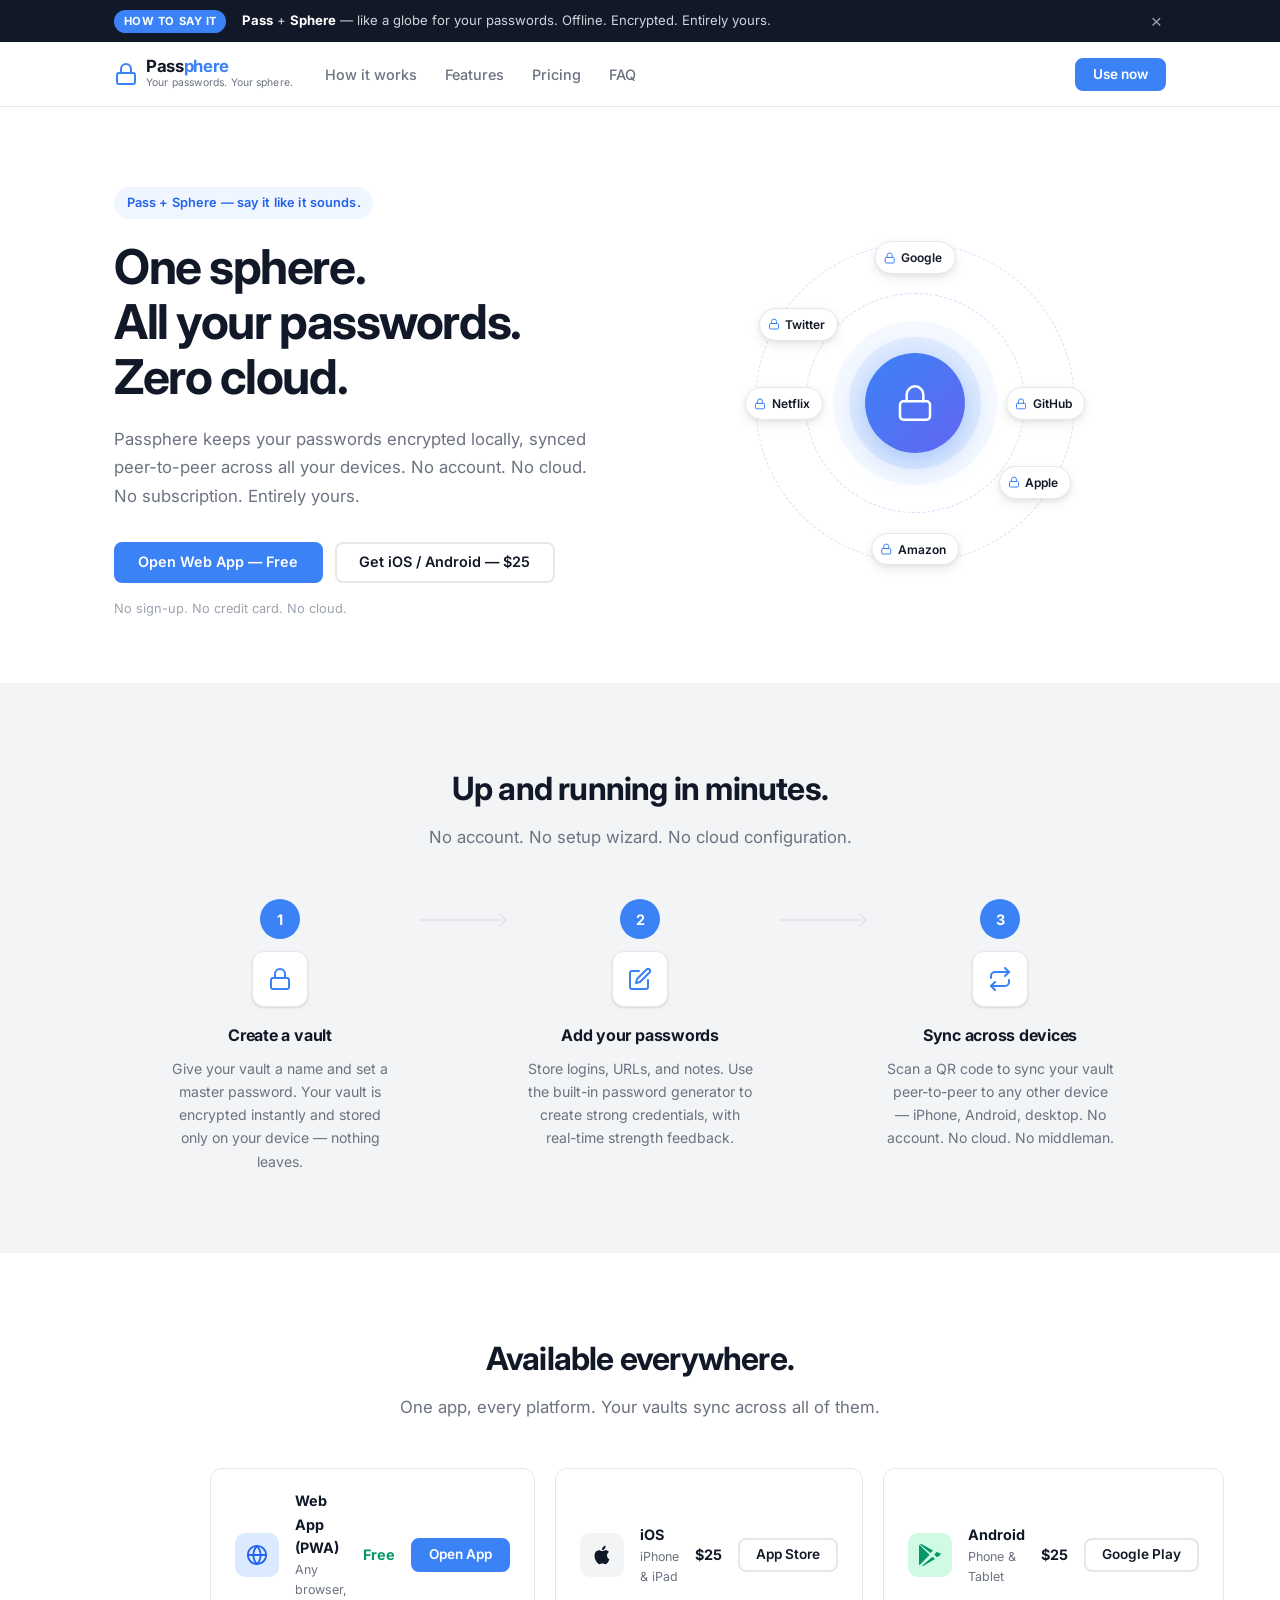
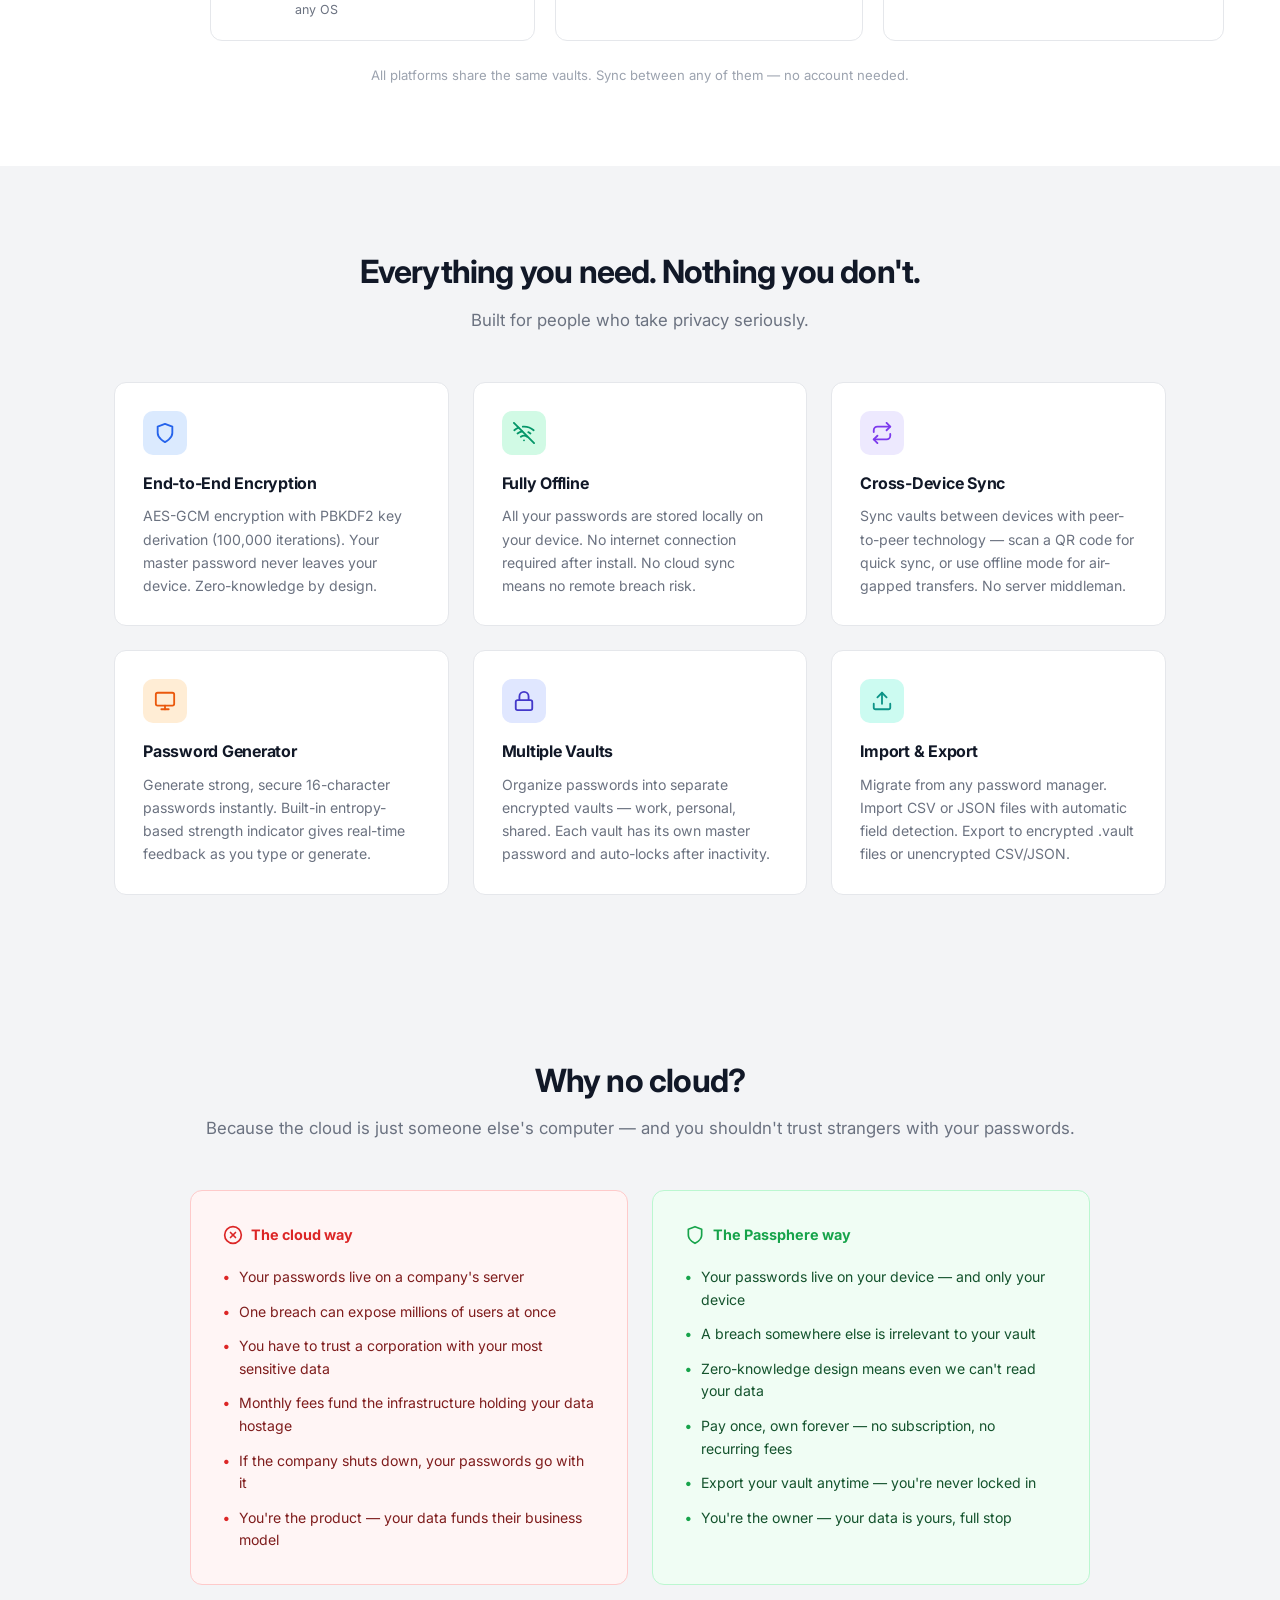
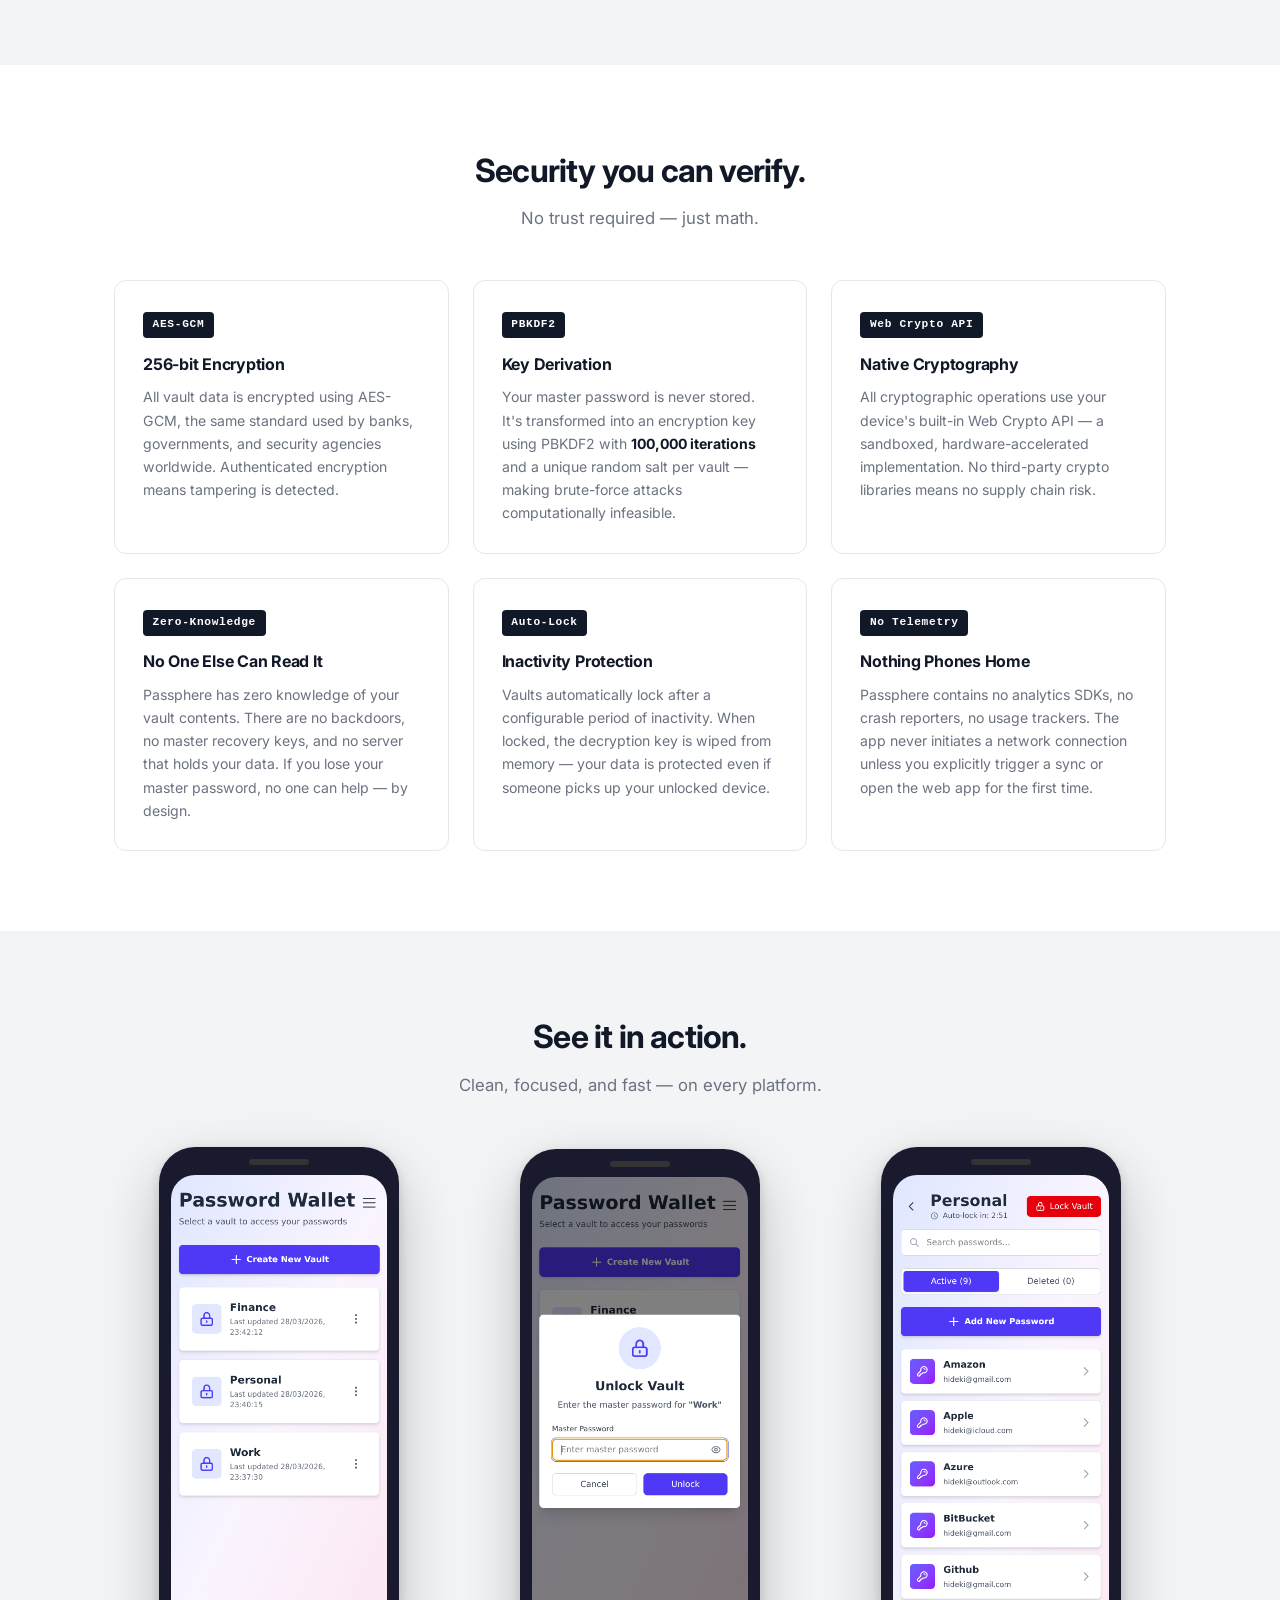
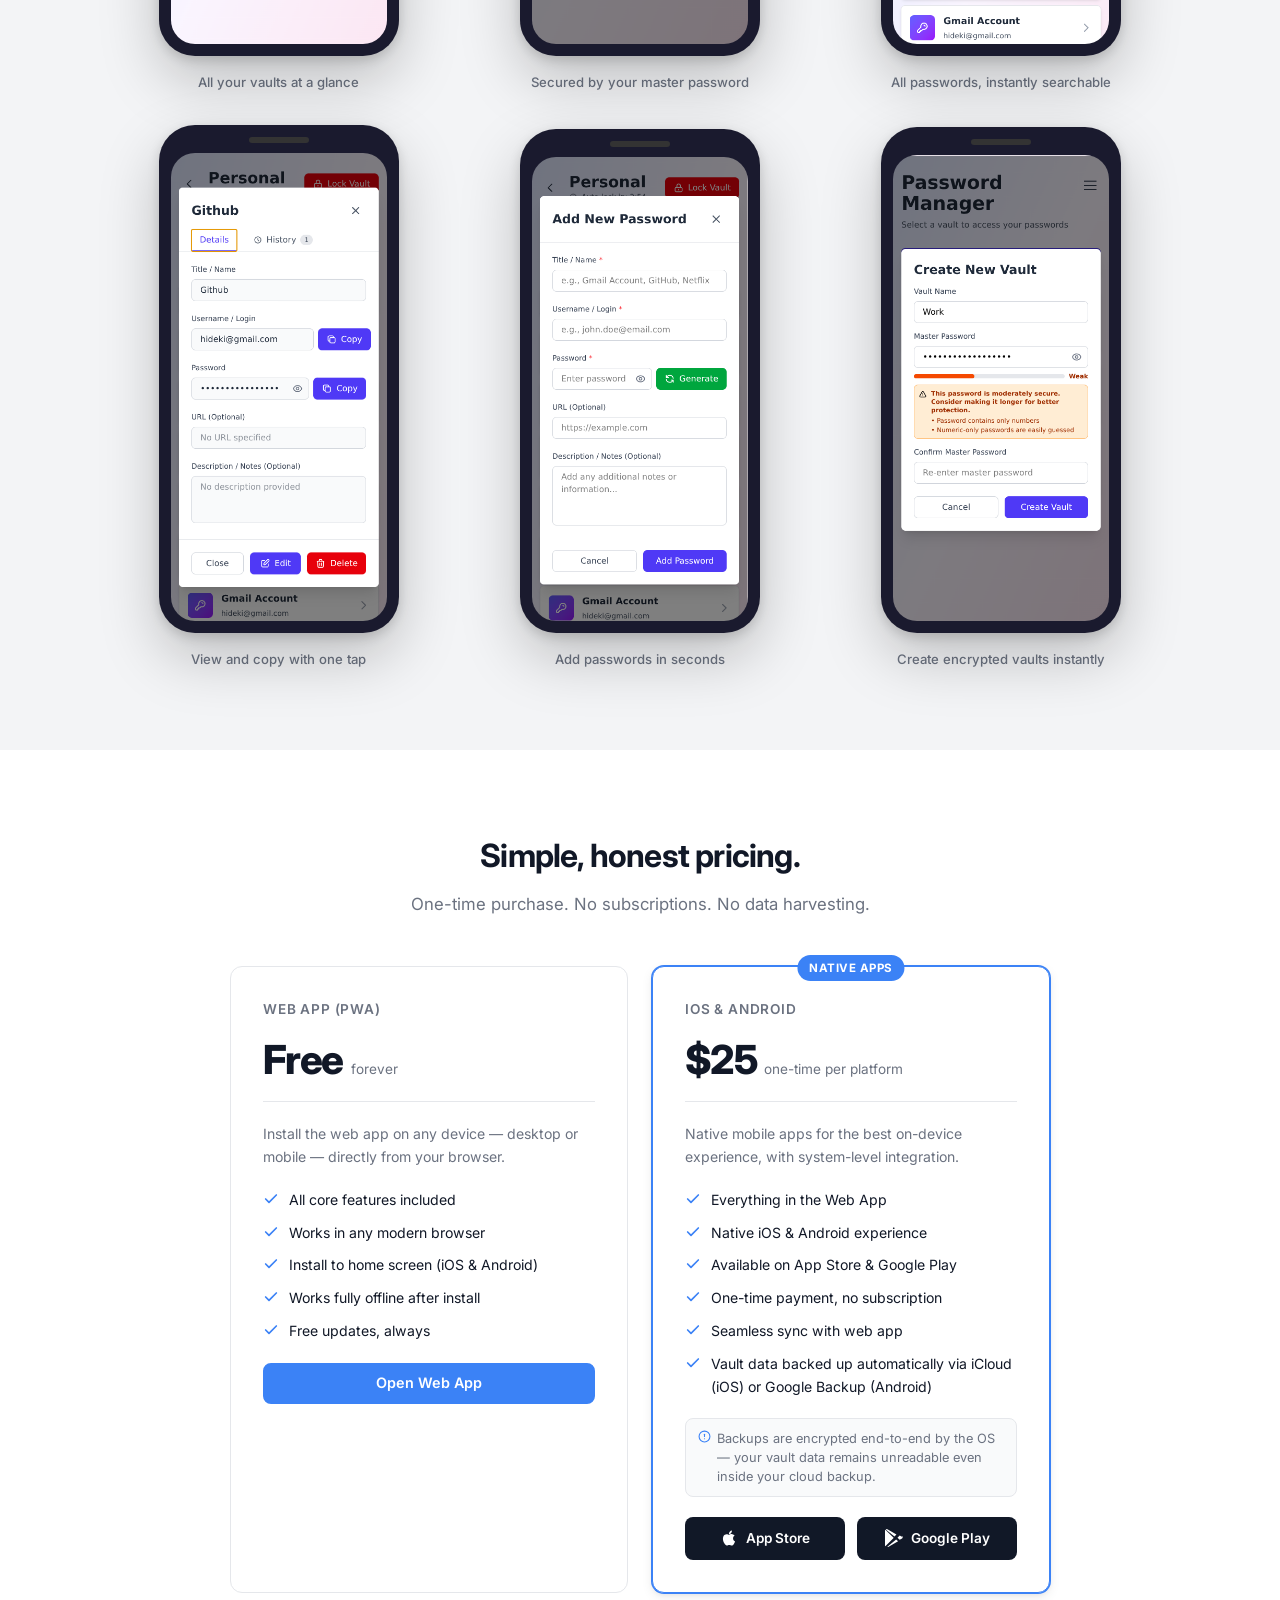
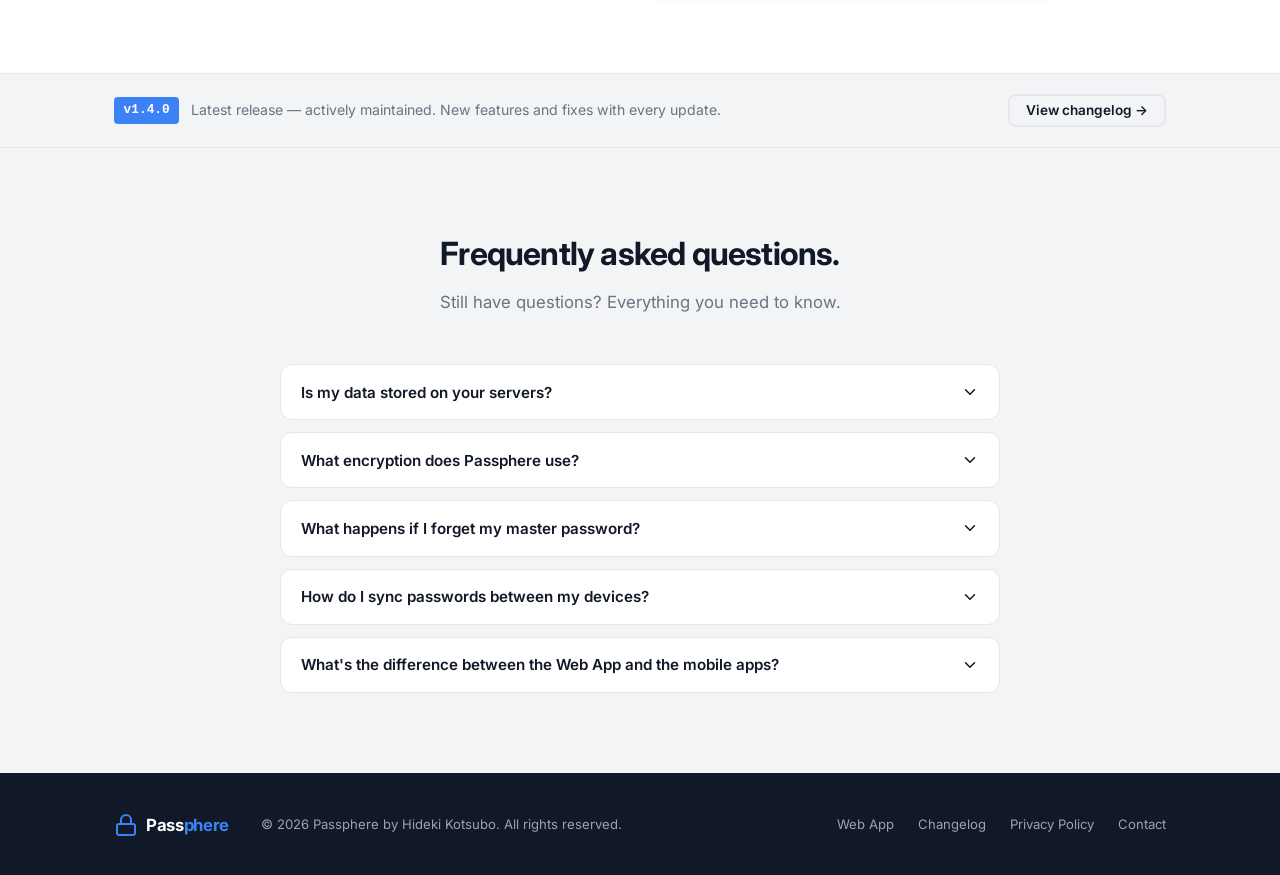
==== index.html @ 45612fdf "Add v1.4.0 changelog entry and bump homepage banner Co-Authored-By: Claude Sonnet 5 <noreply@anthrop" ====
<!DOCTYPE html>
<html lang="en">
<head>
  <meta charset="UTF-8" />
  <meta name="viewport" content="width=device-width, initial-scale=1.0" />
  <title>Passphere — Secure Password Manager</title>
  <meta name="author" content="Hideki Kotsubo" />
  <meta name="description" content="A zero-knowledge, offline-capable password manager. AES-GCM encryption, cross-device P2P sync, multiple vaults. Free on the web." />
  <meta property="og:title" content="Passphere — Secure Password Manager" />
  <meta property="og:description" content="This offline password manager prioritizes privacy by storing data locally and syncing your devices directly, completely bypassing the need for any third-party cloud servers." />
  <meta property="og:type" content="website" />
  <meta property="og:url" content="https://passphere.app" />
  <meta property="og:image" content="https://passphere.app/assets/passphere-logo.png" />
  <meta property="article:author" content="Hideki Kotsubo" />

  <link rel="icon" type="image/png" href="favicon.png" />
  <link rel="apple-touch-icon" href="icon-192.png" />
  <link rel="preconnect" href="https://fonts.googleapis.com" />
  <link rel="preconnect" href="https://fonts.gstatic.com" crossorigin />
  <link href="https://fonts.googleapis.com/css2?family=Inter:wght@400;500;600;700&display=swap" rel="stylesheet" />
  <link rel="stylesheet" href="styles.css" />
</head>
<body>

  <!-- ===== TOP BANNER ===== -->
  <div class="top-banner">
    <div class="container top-banner-inner">
      <span class="top-banner-tag">How to say it</span>
      <p class="top-banner-text"><strong>Pass</strong> + <strong>Sphere</strong> — like a globe for your passwords. Offline. Encrypted. Entirely yours.</p>
      <button class="top-banner-close" aria-label="Close banner">&times;</button>
    </div>
  </div>

  <!-- ===== NAVBAR ===== -->
  <header class="navbar">
    <div class="container navbar-inner">
      <a href="#" class="logo" aria-label="Passphere home">
        <svg class="logo-icon" xmlns="http://www.w3.org/2000/svg" viewBox="0 0 24 24" fill="none" stroke="currentColor" stroke-width="2" stroke-linecap="round" stroke-linejoin="round" aria-hidden="true">
          <rect x="3" y="11" width="18" height="11" rx="2" ry="2"></rect>
          <path d="M7 11V7a5 5 0 0 1 10 0v4"></path>
        </svg>
        <div class="logo-group">
          <span class="logo-text"><span class="logo-pass">Pass</span><span class="logo-sphere">phere</span></span>
          <span class="logo-tagline">Your passwords. Your sphere.</span>
        </div>
      </a>
      <nav class="nav-links" aria-label="Main navigation">
        <a href="#how-it-works">How it works</a>
        <a href="#features">Features</a>
        <a href="#pricing">Pricing</a>
        <a href="#faq">FAQ</a>
      </nav>
      <a href="https://pwa.passphere.app" class="btn btn-primary btn-sm" target="_blank" rel="noopener">Use now</a>
    </div>
  </header>

  <main>

    <!-- ===== HERO ===== -->
    <section class="hero" id="home">
      <div class="container hero-inner">
        <div class="hero-content">
          <div class="hero-badge">Pass + Sphere &mdash; say it like it sounds.</div>
          <h1 class="hero-headline">One sphere.<br>All your passwords.<br>Zero cloud.</h1>
          <p class="hero-sub">Passphere keeps your passwords encrypted locally, synced peer-to-peer across all your devices. No account. No cloud. No subscription. Entirely yours.</p>
          <div class="hero-actions">
            <a href="https://pwa.passphere.app" class="btn btn-primary" target="_blank" rel="noopener">
              Open Web App &mdash; Free
            </a>
            <a href="#pricing" class="btn btn-outline">
              Get iOS / Android &mdash; $25
            </a>
          </div>
          <p class="hero-note">No sign-up. No credit card. No cloud.</p>
        </div>

        <div class="hero-visual" aria-hidden="true">
          <div class="sphere-visual">

            <!-- Central sphere -->
            <div class="sphere-core">
              <svg xmlns="http://www.w3.org/2000/svg" viewBox="0 0 24 24" fill="none" stroke="currentColor" stroke-width="1.5" stroke-linecap="round" stroke-linejoin="round"><rect x="3" y="11" width="18" height="11" rx="2"/><path d="M7 11V7a5 5 0 0 1 10 0v4"/></svg>
            </div>

            <!-- Orbit rings -->
            <div class="sphere-ring sphere-ring--1"></div>
            <div class="sphere-ring sphere-ring--2"></div>

            <!-- Orbiting password pills -->
            <div class="orbit-pill orbit-pill--1">
              <svg xmlns="http://www.w3.org/2000/svg" viewBox="0 0 24 24" fill="none" stroke="currentColor" stroke-width="2" stroke-linecap="round" stroke-linejoin="round" width="12" height="12"><rect x="3" y="11" width="18" height="11" rx="2"/><path d="M7 11V7a5 5 0 0 1 10 0v4"/></svg>
              Google
            </div>
            <div class="orbit-pill orbit-pill--2">
              <svg xmlns="http://www.w3.org/2000/svg" viewBox="0 0 24 24" fill="none" stroke="currentColor" stroke-width="2" stroke-linecap="round" stroke-linejoin="round" width="12" height="12"><rect x="3" y="11" width="18" height="11" rx="2"/><path d="M7 11V7a5 5 0 0 1 10 0v4"/></svg>
              GitHub
            </div>
            <div class="orbit-pill orbit-pill--3">
              <svg xmlns="http://www.w3.org/2000/svg" viewBox="0 0 24 24" fill="none" stroke="currentColor" stroke-width="2" stroke-linecap="round" stroke-linejoin="round" width="12" height="12"><rect x="3" y="11" width="18" height="11" rx="2"/><path d="M7 11V7a5 5 0 0 1 10 0v4"/></svg>
              Amazon
            </div>
            <div class="orbit-pill orbit-pill--4">
              <svg xmlns="http://www.w3.org/2000/svg" viewBox="0 0 24 24" fill="none" stroke="currentColor" stroke-width="2" stroke-linecap="round" stroke-linejoin="round" width="12" height="12"><rect x="3" y="11" width="18" height="11" rx="2"/><path d="M7 11V7a5 5 0 0 1 10 0v4"/></svg>
              Netflix
            </div>
            <div class="orbit-pill orbit-pill--5">
              <svg xmlns="http://www.w3.org/2000/svg" viewBox="0 0 24 24" fill="none" stroke="currentColor" stroke-width="2" stroke-linecap="round" stroke-linejoin="round" width="12" height="12"><rect x="3" y="11" width="18" height="11" rx="2"/><path d="M7 11V7a5 5 0 0 1 10 0v4"/></svg>
              Twitter
            </div>
            <div class="orbit-pill orbit-pill--6">
              <svg xmlns="http://www.w3.org/2000/svg" viewBox="0 0 24 24" fill="none" stroke="currentColor" stroke-width="2" stroke-linecap="round" stroke-linejoin="round" width="12" height="12"><rect x="3" y="11" width="18" height="11" rx="2"/><path d="M7 11V7a5 5 0 0 1 10 0v4"/></svg>
              Apple
            </div>

          </div>
        </div>
      </div>
    </section>

    <!-- ===== HOW IT WORKS ===== -->
    <section class="how-it-works" id="how-it-works">
      <div class="container">
        <div class="section-header">
          <h2 class="section-title">Up and running in minutes.</h2>
          <p class="section-sub">No account. No setup wizard. No cloud configuration.</p>
        </div>
        <div class="steps">
          <div class="step">
            <div class="step-number">1</div>
            <div class="step-icon">
              <svg xmlns="http://www.w3.org/2000/svg" viewBox="0 0 24 24" fill="none" stroke="currentColor" stroke-width="2" stroke-linecap="round" stroke-linejoin="round"><rect x="3" y="11" width="18" height="11" rx="2"/><path d="M7 11V7a5 5 0 0 1 10 0v4"/></svg>
            </div>
            <h3>Create a vault</h3>
            <p>Give your vault a name and set a master password. Your vault is encrypted instantly and stored only on your device — nothing leaves.</p>
          </div>
          <div class="step-connector" aria-hidden="true"></div>
          <div class="step">
            <div class="step-number">2</div>
            <div class="step-icon">
              <svg xmlns="http://www.w3.org/2000/svg" viewBox="0 0 24 24" fill="none" stroke="currentColor" stroke-width="2" stroke-linecap="round" stroke-linejoin="round"><path d="M11 4H4a2 2 0 0 0-2 2v14a2 2 0 0 0 2 2h14a2 2 0 0 0 2-2v-7"/><path d="M18.5 2.5a2.121 2.121 0 0 1 3 3L12 15l-4 1 1-4 9.5-9.5z"/></svg>
            </div>
            <h3>Add your passwords</h3>
            <p>Store logins, URLs, and notes. Use the built-in password generator to create strong credentials, with real-time strength feedback.</p>
          </div>
          <div class="step-connector" aria-hidden="true"></div>
          <div class="step">
            <div class="step-number">3</div>
            <div class="step-icon">
              <svg xmlns="http://www.w3.org/2000/svg" viewBox="0 0 24 24" fill="none" stroke="currentColor" stroke-width="2" stroke-linecap="round" stroke-linejoin="round"><polyline points="17 1 21 5 17 9"/><path d="M3 11V9a4 4 0 0 1 4-4h14"/><polyline points="7 23 3 19 7 15"/><path d="M21 13v2a4 4 0 0 1-4 4H3"/></svg>
            </div>
            <h3>Sync across devices</h3>
            <p>Scan a QR code to sync your vault peer-to-peer to any other device — iPhone, Android, desktop. No account. No cloud. No middleman.</p>
          </div>
        </div>
      </div>
    </section>

    <!-- ===== PLATFORM BADGES ===== -->
    <section class="platforms" id="platforms">
      <div class="container">
        <div class="section-header">
          <h2 class="section-title">Available everywhere.</h2>
          <p class="section-sub">One app, every platform. Your vaults sync across all of them.</p>
        </div>
        <div class="platforms-grid">
          <div class="platform-card">
            <div class="platform-icon platform-icon--web">
              <svg xmlns="http://www.w3.org/2000/svg" viewBox="0 0 24 24" fill="none" stroke="currentColor" stroke-width="2" stroke-linecap="round" stroke-linejoin="round"><circle cx="12" cy="12" r="10"/><line x1="2" y1="12" x2="22" y2="12"/><path d="M12 2a15.3 15.3 0 0 1 4 10 15.3 15.3 0 0 1-4 10 15.3 15.3 0 0 1-4-10 15.3 15.3 0 0 1 4-10z"/></svg>
            </div>
            <div class="platform-info">
              <div class="platform-name">Web App (PWA)</div>
              <div class="platform-sub">Any browser, any OS</div>
            </div>
            <div class="platform-price platform-price--free">Free</div>
            <a href="https://pwa.passphere.app" class="btn btn-primary btn-sm" target="_blank" rel="noopener">Open App</a>
          </div>
          <div class="platform-card">
            <div class="platform-icon platform-icon--ios">
              <svg xmlns="http://www.w3.org/2000/svg" viewBox="0 0 24 24" fill="currentColor"><path d="M18.71 19.5c-.83 1.24-1.71 2.45-3.05 2.47-1.34.03-1.77-.79-3.29-.79-1.53 0-2 .77-3.27.82-1.31.05-2.3-1.32-3.14-2.53C4.25 17 2.94 12.45 4.7 9.39c.87-1.52 2.43-2.48 4.12-2.51 1.28-.02 2.5.87 3.29.87.78 0 2.26-1.07 3.8-.91.65.03 2.47.26 3.64 1.98-.09.06-2.17 1.28-2.15 3.81.03 3.02 2.65 4.03 2.68 4.04-.03.07-.42 1.44-1.38 2.83M13 3.5c.73-.83 1.94-1.46 2.94-1.5.13 1.17-.34 2.35-1.04 3.19-.69.85-1.83 1.51-2.95 1.42-.15-1.15.41-2.35 1.05-3.11z"/></svg>
            </div>
            <div class="platform-info">
              <div class="platform-name">iOS</div>
              <div class="platform-sub">iPhone &amp; iPad</div>
            </div>
            <div class="platform-price">$25</div>
            <a href="#" class="btn btn-outline btn-sm">App Store</a>
          </div>
          <div class="platform-card">
            <div class="platform-icon platform-icon--android">
              <svg xmlns="http://www.w3.org/2000/svg" viewBox="0 0 24 24" fill="currentColor"><path d="M3.18 23.76a2 2 0 0 0 2.21-.29l12.1-6.98-2.64-2.64-11.67 9.91zM.39 1.01A1.98 1.98 0 0 0 0 2.18v19.64a2 2 0 0 0 .39 1.17l.06.06 11-11v-.26L.45.95l-.06.06zM22.66 10.34l-3.06-1.77-2.94 2.94 2.94 2.94 3.09-1.78a2 2 0 0 0 0-3.33zM3.18.24l12.1 6.98-2.64 2.64L.97.53A2 2 0 0 1 3.18.24z"/></svg>
            </div>
            <div class="platform-info">
              <div class="platform-name">Android</div>
              <div class="platform-sub">Phone &amp; Tablet</div>
            </div>
            <div class="platform-price">$25</div>
            <a href="#" class="btn btn-outline btn-sm">Google Play</a>
          </div>
        </div>
        <p class="platforms-note">All platforms share the same vaults. Sync between any of them — no account needed.</p>
      </div>
    </section>

    <!-- ===== FEATURES ===== -->
    <section class="features" id="features">
      <div class="container">
        <div class="section-header">
          <h2 class="section-title">Everything you need. Nothing you don't.</h2>
          <p class="section-sub">Built for people who take privacy seriously.</p>
        </div>
        <div class="features-grid">

          <div class="feature-card">
            <div class="feature-icon feature-icon--blue">
              <svg xmlns="http://www.w3.org/2000/svg" viewBox="0 0 24 24" fill="none" stroke="currentColor" stroke-width="2" stroke-linecap="round" stroke-linejoin="round"><path d="M12 22s8-4 8-10V5l-8-3-8 3v7c0 6 8 10 8 10z"/></svg>
            </div>
            <h3>End-to-End Encryption</h3>
            <p>AES-GCM encryption with PBKDF2 key derivation (100,000 iterations). Your master password never leaves your device. Zero-knowledge by design.</p>
          </div>

          <div class="feature-card">
            <div class="feature-icon feature-icon--green">
              <svg xmlns="http://www.w3.org/2000/svg" viewBox="0 0 24 24" fill="none" stroke="currentColor" stroke-width="2" stroke-linecap="round" stroke-linejoin="round"><line x1="1" y1="1" x2="23" y2="23"/><path d="M16.72 11.06A10.94 10.94 0 0 1 19 12.55"/><path d="M5 12.55a10.94 10.94 0 0 1 5.17-2.39"/><path d="M10.71 5.05A16 16 0 0 1 22.56 9"/><path d="M1.42 9a15.91 15.91 0 0 1 4.7-2.88"/><path d="M8.53 16.11a6 6 0 0 1 6.95 0"/><line x1="12" y1="20" x2="12.01" y2="20"/></svg>
            </div>
            <h3>Fully Offline</h3>
            <p>All your passwords are stored locally on your device. No internet connection required after install. No cloud sync means no remote breach risk.</p>
          </div>

          <div class="feature-card">
            <div class="feature-icon feature-icon--purple">
              <svg xmlns="http://www.w3.org/2000/svg" viewBox="0 0 24 24" fill="none" stroke="currentColor" stroke-width="2" stroke-linecap="round" stroke-linejoin="round"><polyline points="17 1 21 5 17 9"/><path d="M3 11V9a4 4 0 0 1 4-4h14"/><polyline points="7 23 3 19 7 15"/><path d="M21 13v2a4 4 0 0 1-4 4H3"/></svg>
            </div>
            <h3>Cross-Device Sync</h3>
            <p>Sync vaults between devices with peer-to-peer technology — scan a QR code for quick sync, or use offline mode for air-gapped transfers. No server middleman.</p>
          </div>

          <div class="feature-card">
            <div class="feature-icon feature-icon--orange">
              <svg xmlns="http://www.w3.org/2000/svg" viewBox="0 0 24 24" fill="none" stroke="currentColor" stroke-width="2" stroke-linecap="round" stroke-linejoin="round"><rect x="2" y="3" width="20" height="14" rx="2"/><line x1="8" y1="21" x2="16" y2="21"/><line x1="12" y1="17" x2="12" y2="21"/></svg>
            </div>
            <h3>Password Generator</h3>
            <p>Generate strong, secure 16-character passwords instantly. Built-in entropy-based strength indicator gives real-time feedback as you type or generate.</p>
          </div>

          <div class="feature-card">
            <div class="feature-icon feature-icon--indigo">
              <svg xmlns="http://www.w3.org/2000/svg" viewBox="0 0 24 24" fill="none" stroke="currentColor" stroke-width="2" stroke-linecap="round" stroke-linejoin="round"><rect x="3" y="11" width="18" height="11" rx="2"/><path d="M7 11V7a5 5 0 0 1 10 0v4"/></svg>
            </div>
            <h3>Multiple Vaults</h3>
            <p>Organize passwords into separate encrypted vaults — work, personal, shared. Each vault has its own master password and auto-locks after inactivity.</p>
          </div>

          <div class="feature-card">
            <div class="feature-icon feature-icon--teal">
              <svg xmlns="http://www.w3.org/2000/svg" viewBox="0 0 24 24" fill="none" stroke="currentColor" stroke-width="2" stroke-linecap="round" stroke-linejoin="round"><path d="M21 15v4a2 2 0 0 1-2 2H5a2 2 0 0 1-2-2v-4"/><polyline points="17 8 12 3 7 8"/><line x1="12" y1="3" x2="12" y2="15"/></svg>
            </div>
            <h3>Import &amp; Export</h3>
            <p>Migrate from any password manager. Import CSV or JSON files with automatic field detection. Export to encrypted .vault files or unencrypted CSV/JSON.</p>
          </div>

        </div>
      </div>
    </section>

    <!-- ===== WHY NO CLOUD ===== -->
    <section class="no-cloud" id="no-cloud">
      <div class="container">
        <div class="section-header">
          <h2 class="section-title">Why no cloud?</h2>
          <p class="section-sub">Because the cloud is just someone else's computer — and you shouldn't trust strangers with your passwords.</p>
        </div>
        <div class="no-cloud-grid">
          <div class="no-cloud-col no-cloud-col--bad">
            <div class="no-cloud-col-header">
              <svg xmlns="http://www.w3.org/2000/svg" viewBox="0 0 24 24" fill="none" stroke="currentColor" stroke-width="2" stroke-linecap="round" stroke-linejoin="round" width="20" height="20"><circle cx="12" cy="12" r="10"/><line x1="15" y1="9" x2="9" y2="15"/><line x1="9" y1="9" x2="15" y2="15"/></svg>
              The cloud way
            </div>
            <ul class="no-cloud-list">
              <li>Your passwords live on a company's server</li>
              <li>One breach can expose millions of users at once</li>
              <li>You have to trust a corporation with your most sensitive data</li>
              <li>Monthly fees fund the infrastructure holding your data hostage</li>
              <li>If the company shuts down, your passwords go with it</li>
              <li>You're the product — your data funds their business model</li>
            </ul>
          </div>
          <div class="no-cloud-col no-cloud-col--good">
            <div class="no-cloud-col-header">
              <svg xmlns="http://www.w3.org/2000/svg" viewBox="0 0 24 24" fill="none" stroke="currentColor" stroke-width="2" stroke-linecap="round" stroke-linejoin="round" width="20" height="20"><path d="M12 22s8-4 8-10V5l-8-3-8 3v7c0 6 8 10 8 10z"/></svg>
              The Passphere way
            </div>
            <ul class="no-cloud-list">
              <li>Your passwords live on your device — and only your device</li>
              <li>A breach somewhere else is irrelevant to your vault</li>
              <li>Zero-knowledge design means even we can't read your data</li>
              <li>Pay once, own forever — no subscription, no recurring fees</li>
              <li>Export your vault anytime — you're never locked in</li>
              <li>You're the owner — your data is yours, full stop</li>
            </ul>
          </div>
        </div>
      </div>
    </section>

    <!-- ===== SECURITY DEEP DIVE ===== -->
    <section class="security" id="security">
      <div class="container">
        <div class="section-header">
          <h2 class="section-title">Security you can verify.</h2>
          <p class="section-sub">No trust required — just math.</p>
        </div>
        <div class="security-grid">
          <div class="security-item">
            <div class="security-badge">AES-GCM</div>
            <h3>256-bit Encryption</h3>
            <p>All vault data is encrypted using AES-GCM, the same standard used by banks, governments, and security agencies worldwide. Authenticated encryption means tampering is detected.</p>
          </div>
          <div class="security-item">
            <div class="security-badge">PBKDF2</div>
            <h3>Key Derivation</h3>
            <p>Your master password is never stored. It's transformed into an encryption key using PBKDF2 with <strong>100,000 iterations</strong> and a unique random salt per vault — making brute-force attacks computationally infeasible.</p>
          </div>
          <div class="security-item">
            <div class="security-badge">Web Crypto API</div>
            <h3>Native Cryptography</h3>
            <p>All cryptographic operations use your device's built-in Web Crypto API — a sandboxed, hardware-accelerated implementation. No third-party crypto libraries means no supply chain risk.</p>
          </div>
          <div class="security-item">
            <div class="security-badge">Zero-Knowledge</div>
            <h3>No One Else Can Read It</h3>
            <p>Passphere has zero knowledge of your vault contents. There are no backdoors, no master recovery keys, and no server that holds your data. If you lose your master password, no one can help — by design.</p>
          </div>
          <div class="security-item">
            <div class="security-badge">Auto-Lock</div>
            <h3>Inactivity Protection</h3>
            <p>Vaults automatically lock after a configurable period of inactivity. When locked, the decryption key is wiped from memory — your data is protected even if someone picks up your unlocked device.</p>
          </div>
          <div class="security-item">
            <div class="security-badge">No Telemetry</div>
            <h3>Nothing Phones Home</h3>
            <p>Passphere contains no analytics SDKs, no crash reporters, no usage trackers. The app never initiates a network connection unless you explicitly trigger a sync or open the web app for the first time.</p>
          </div>
        </div>
      </div>
    </section>

    <!-- ===== SCREENSHOT GALLERY ===== -->
    <section class="gallery" id="gallery">
      <div class="container">
        <div class="section-header">
          <h2 class="section-title">See it in action.</h2>
          <p class="section-sub">Clean, focused, and fast — on every platform.</p>
        </div>
        <div class="gallery-grid">

          <div class="gallery-item">
            <div class="phone-frame">
              <img src="screenshots/vault-list.png" alt="Vault list screen showing Finance, Personal and Work vaults" class="phone-screenshot" />
            </div>
            <p class="gallery-caption">All your vaults at a glance</p>
          </div>

          <div class="gallery-item">
            <div class="phone-frame">
              <img src="screenshots/vault-unlock.png" alt="Unlock vault screen with master password input" class="phone-screenshot" />
            </div>
            <p class="gallery-caption">Secured by your master password</p>
          </div>

          <div class="gallery-item">
            <div class="phone-frame">
              <img src="screenshots/password-list.png" alt="Password list showing stored logins with auto-lock timer" class="phone-screenshot" />
            </div>
            <p class="gallery-caption">All passwords, instantly searchable</p>
          </div>

          <div class="gallery-item">
            <div class="phone-frame">
              <img src="screenshots/password-info.png" alt="Password detail view with copy buttons for username and password" class="phone-screenshot" />
            </div>
            <p class="gallery-caption">View and copy with one tap</p>
          </div>

          <div class="gallery-item">
            <div class="phone-frame">
              <img src="screenshots/password-create.png" alt="Add new password form with built-in password generator" class="phone-screenshot" />
            </div>
            <p class="gallery-caption">Add passwords in seconds</p>
          </div>

          <div class="gallery-item">
            <div class="phone-frame">
              <img src="screenshots/vault-create.png" alt="Create new vault form with password strength indicator" class="phone-screenshot" />
            </div>
            <p class="gallery-caption">Create encrypted vaults instantly</p>
          </div>

        </div>
      </div>
    </section>

    <!-- ===== PRICING ===== -->
    <section class="pricing" id="pricing">
      <div class="container">
        <div class="section-header">
          <h2 class="section-title">Simple, honest pricing.</h2>
          <p class="section-sub">One-time purchase. No subscriptions. No data harvesting.</p>
        </div>
        <div class="pricing-grid">

          <div class="pricing-card">
            <div class="pricing-label">Web App (PWA)</div>
            <div class="pricing-price">
              <span class="pricing-amount">Free</span>
              <span class="pricing-period">forever</span>
            </div>
            <p class="pricing-desc">Install the web app on any device — desktop or mobile — directly from your browser.</p>
            <ul class="pricing-features">
              <li>
                <svg xmlns="http://www.w3.org/2000/svg" viewBox="0 0 24 24" fill="none" stroke="currentColor" stroke-width="2.5" stroke-linecap="round" stroke-linejoin="round" aria-hidden="true"><polyline points="20 6 9 17 4 12"/></svg>
                All core features included
              </li>
              <li>
                <svg xmlns="http://www.w3.org/2000/svg" viewBox="0 0 24 24" fill="none" stroke="currentColor" stroke-width="2.5" stroke-linecap="round" stroke-linejoin="round" aria-hidden="true"><polyline points="20 6 9 17 4 12"/></svg>
                Works in any modern browser
              </li>
              <li>
                <svg xmlns="http://www.w3.org/2000/svg" viewBox="0 0 24 24" fill="none" stroke="currentColor" stroke-width="2.5" stroke-linecap="round" stroke-linejoin="round" aria-hidden="true"><polyline points="20 6 9 17 4 12"/></svg>
                Install to home screen (iOS &amp; Android)
              </li>
              <li>
                <svg xmlns="http://www.w3.org/2000/svg" viewBox="0 0 24 24" fill="none" stroke="currentColor" stroke-width="2.5" stroke-linecap="round" stroke-linejoin="round" aria-hidden="true"><polyline points="20 6 9 17 4 12"/></svg>
                Works fully offline after install
              </li>
              <li>
                <svg xmlns="http://www.w3.org/2000/svg" viewBox="0 0 24 24" fill="none" stroke="currentColor" stroke-width="2.5" stroke-linecap="round" stroke-linejoin="round" aria-hidden="true"><polyline points="20 6 9 17 4 12"/></svg>
                Free updates, always
              </li>
            </ul>
            <a href="https://pwa.passphere.app" class="btn btn-primary btn-full" target="_blank" rel="noopener">Open Web App</a>
          </div>

          <div class="pricing-card pricing-card--featured">
            <div class="pricing-badge">Native Apps</div>
            <div class="pricing-label">iOS &amp; Android</div>
            <div class="pricing-price">
              <span class="pricing-amount">$25</span>
              <span class="pricing-period">one-time per platform</span>
            </div>
            <p class="pricing-desc">Native mobile apps for the best on-device experience, with system-level integration.</p>
            <ul class="pricing-features">
              <li>
                <svg xmlns="http://www.w3.org/2000/svg" viewBox="0 0 24 24" fill="none" stroke="currentColor" stroke-width="2.5" stroke-linecap="round" stroke-linejoin="round" aria-hidden="true"><polyline points="20 6 9 17 4 12"/></svg>
                Everything in the Web App
              </li>
              <li>
                <svg xmlns="http://www.w3.org/2000/svg" viewBox="0 0 24 24" fill="none" stroke="currentColor" stroke-width="2.5" stroke-linecap="round" stroke-linejoin="round" aria-hidden="true"><polyline points="20 6 9 17 4 12"/></svg>
                Native iOS &amp; Android experience
              </li>
              <li>
                <svg xmlns="http://www.w3.org/2000/svg" viewBox="0 0 24 24" fill="none" stroke="currentColor" stroke-width="2.5" stroke-linecap="round" stroke-linejoin="round" aria-hidden="true"><polyline points="20 6 9 17 4 12"/></svg>
                Available on App Store &amp; Google Play
              </li>
              <li>
                <svg xmlns="http://www.w3.org/2000/svg" viewBox="0 0 24 24" fill="none" stroke="currentColor" stroke-width="2.5" stroke-linecap="round" stroke-linejoin="round" aria-hidden="true"><polyline points="20 6 9 17 4 12"/></svg>
                One-time payment, no subscription
              </li>
              <li>
                <svg xmlns="http://www.w3.org/2000/svg" viewBox="0 0 24 24" fill="none" stroke="currentColor" stroke-width="2.5" stroke-linecap="round" stroke-linejoin="round" aria-hidden="true"><polyline points="20 6 9 17 4 12"/></svg>
                Seamless sync with web app
              </li>
              <li>
                <svg xmlns="http://www.w3.org/2000/svg" viewBox="0 0 24 24" fill="none" stroke="currentColor" stroke-width="2.5" stroke-linecap="round" stroke-linejoin="round" aria-hidden="true"><polyline points="20 6 9 17 4 12"/></svg>
                Vault data backed up automatically via iCloud (iOS) or Google Backup (Android)
              </li>
            </ul>
            <p class="pricing-backup-note">
              <svg xmlns="http://www.w3.org/2000/svg" viewBox="0 0 24 24" fill="none" stroke="currentColor" stroke-width="2" stroke-linecap="round" stroke-linejoin="round" width="13" height="13" aria-hidden="true"><circle cx="12" cy="12" r="10"/><line x1="12" y1="8" x2="12" y2="12"/><line x1="12" y1="16" x2="12.01" y2="16"/></svg>
              Backups are encrypted end-to-end by the OS — your vault data remains unreadable even inside your cloud backup.
            </p>
            <div class="pricing-store-btns">
              <a href="https://apps.apple.com/us/app/passphere-password-manager/id6765685136" target="_blank" class="btn btn-store">
                <svg xmlns="http://www.w3.org/2000/svg" viewBox="0 0 24 24" fill="currentColor" width="18" height="18" aria-hidden="true"><path d="M18.71 19.5c-.83 1.24-1.71 2.45-3.05 2.47-1.34.03-1.77-.79-3.29-.79-1.53 0-2 .77-3.27.82-1.31.05-2.3-1.32-3.14-2.53C4.25 17 2.94 12.45 4.7 9.39c.87-1.52 2.43-2.48 4.12-2.51 1.28-.02 2.5.87 3.29.87.78 0 2.26-1.07 3.8-.91.65.03 2.47.26 3.64 1.98-.09.06-2.17 1.28-2.15 3.81.03 3.02 2.65 4.03 2.68 4.04-.03.07-.42 1.44-1.38 2.83M13 3.5c.73-.83 1.94-1.46 2.94-1.5.13 1.17-.34 2.35-1.04 3.19-.69.85-1.83 1.51-2.95 1.42-.15-1.15.41-2.35 1.05-3.11z"/></svg>
                App Store
              </a>
              <a href="#" class="btn btn-store">
                <svg xmlns="http://www.w3.org/2000/svg" viewBox="0 0 24 24" fill="currentColor" width="18" height="18" aria-hidden="true"><path d="M3.18 23.76a2 2 0 0 0 2.21-.29l12.1-6.98-2.64-2.64-11.67 9.91zM.39 1.01A1.98 1.98 0 0 0 0 2.18v19.64a2 2 0 0 0 .39 1.17l.06.06 11-11v-.26L.45.95l-.06.06zM22.66 10.34l-3.06-1.77-2.94 2.94 2.94 2.94 3.09-1.78a2 2 0 0 0 0-3.33zM3.18.24l12.1 6.98-2.64 2.64L.97.53A2 2 0 0 1 3.18.24z"/></svg>
                Google Play
              </a>
            </div>
          </div>

        </div>
      </div>
    </section>

    <!-- ===== CHANGELOG BANNER ===== -->
    <section class="changelog-banner">
      <div class="container changelog-banner-inner">
        <div class="changelog-banner-text">
          <span class="changelog-banner-version">v1.4.0</span>
          <span class="changelog-banner-label">Latest release — actively maintained. New features and fixes with every update.</span>
        </div>
        <a href="changelog.html" class="btn btn-outline btn-sm">View changelog &rarr;</a>
      </div>
    </section>

    <!-- ===== FAQ ===== -->
    <section class="faq" id="faq">
      <div class="container">
        <div class="section-header">
          <h2 class="section-title">Frequently asked questions.</h2>
          <p class="section-sub">Still have questions? Everything you need to know.</p>
        </div>
        <div class="faq-list" role="list">

          <div class="faq-item" role="listitem">
            <button class="faq-question" aria-expanded="false">
              <span>Is my data stored on your servers?</span>
              <svg class="faq-chevron" xmlns="http://www.w3.org/2000/svg" viewBox="0 0 24 24" fill="none" stroke="currentColor" stroke-width="2" stroke-linecap="round" stroke-linejoin="round" aria-hidden="true"><polyline points="6 9 12 15 18 9"/></svg>
            </button>
            <div class="faq-answer">
              <p>No. All your password data is stored exclusively on your device. Nothing is ever sent to any server. There is no account to create, no email address required, and no remote database holding your data. Your passwords never leave your device unless you explicitly export or sync them yourself.</p>
            </div>
          </div>

          <div class="faq-item" role="listitem">
            <button class="faq-question" aria-expanded="false">
              <span>What encryption does Passphere use?</span>
              <svg class="faq-chevron" xmlns="http://www.w3.org/2000/svg" viewBox="0 0 24 24" fill="none" stroke="currentColor" stroke-width="2" stroke-linecap="round" stroke-linejoin="round" aria-hidden="true"><polyline points="6 9 12 15 18 9"/></svg>
            </button>
            <div class="faq-answer">
              <p>Passphere uses <strong>AES-GCM</strong> (Advanced Encryption Standard in Galois/Counter Mode) for encrypting vault data, and <strong>PBKDF2</strong> with 100,000 iterations and a random salt for deriving encryption keys from your master password. All cryptographic operations are performed natively by your device's Web Crypto API — no third-party crypto libraries.</p>
            </div>
          </div>

          <div class="faq-item" role="listitem">
            <button class="faq-question" aria-expanded="false">
              <span>What happens if I forget my master password?</span>
              <svg class="faq-chevron" xmlns="http://www.w3.org/2000/svg" viewBox="0 0 24 24" fill="none" stroke="currentColor" stroke-width="2" stroke-linecap="round" stroke-linejoin="round" aria-hidden="true"><polyline points="6 9 12 15 18 9"/></svg>
            </button>
            <div class="faq-answer">
              <p>Because Passphere uses zero-knowledge encryption, there is no way to recover a forgotten master password — not even we can help. This is by design: it means nobody else can access your vault either. We strongly recommend exporting an encrypted backup of your vault regularly and storing it somewhere safe so you can restore from it if needed.</p>
            </div>
          </div>

          <div class="faq-item" role="listitem">
            <button class="faq-question" aria-expanded="false">
              <span>How do I sync passwords between my devices?</span>
              <svg class="faq-chevron" xmlns="http://www.w3.org/2000/svg" viewBox="0 0 24 24" fill="none" stroke="currentColor" stroke-width="2" stroke-linecap="round" stroke-linejoin="round" aria-hidden="true"><polyline points="6 9 12 15 18 9"/></svg>
            </button>
            <div class="faq-answer">
              <p>Passphere offers two sync modes: <strong>Quick Sync</strong> uses a peer-to-peer connection (via PeerJS) — one device generates a QR code, the other scans it, and vaults sync directly between devices with no server involved. <strong>Offline Sync</strong> works without any internet connection at all — you manually copy-paste encrypted connection data between devices, even on an air-gapped network.</p>
            </div>
          </div>

          <div class="faq-item" role="listitem">
            <button class="faq-question" aria-expanded="false">
              <span>What's the difference between the Web App and the mobile apps?</span>
              <svg class="faq-chevron" xmlns="http://www.w3.org/2000/svg" viewBox="0 0 24 24" fill="none" stroke="currentColor" stroke-width="2" stroke-linecap="round" stroke-linejoin="round" aria-hidden="true"><polyline points="6 9 12 15 18 9"/></svg>
            </button>
            <div class="faq-answer">
              <p>The <strong>Web App (PWA)</strong> is completely free and works in any modern browser. You can install it to your home screen on iOS or Android for an app-like experience. The <strong>iOS and Android apps</strong> ($25 one-time per platform) are native applications available through the App Store and Google Play. They offer deeper system integration, a more polished native UI, and all the same features. All versions are compatible and can sync with each other.</p>
            </div>
          </div>

        </div>
      </div>
    </section>

  </main>

  <!-- ===== FOOTER ===== -->
  <footer class="footer">
    <div class="container footer-inner">
      <a href="#" class="logo logo--footer" aria-label="Passphere home">
        <svg class="logo-icon" xmlns="http://www.w3.org/2000/svg" viewBox="0 0 24 24" fill="none" stroke="currentColor" stroke-width="2" stroke-linecap="round" stroke-linejoin="round" aria-hidden="true"><rect x="3" y="11" width="18" height="11" rx="2" ry="2"/><path d="M7 11V7a5 5 0 0 1 10 0v4"/></svg>
        <span class="logo-text"><span class="logo-pass">Pass</span><span class="logo-sphere">phere</span></span>
      </a>
      <p class="footer-copy">&copy; <span id="copyright-year"></span> Passphere by Hideki Kotsubo. All rights reserved.</p>
      <nav class="footer-links" aria-label="Footer navigation">
        <a href="https://pwa.passphere.app" target="_blank" rel="noopener">Web App</a>
        <a href="changelog.html">Changelog</a>
        <a href="privacy.html">Privacy Policy</a>
        <a href="#">Contact</a>
      </nav>
    </div>
  </footer>

  <script src="script.js"></script>
</body>
</html>
---- styles.css ----
/* =============================================
   CSS Custom Properties
   ============================================= */
:root {
  --accent: #3b82f6;
  --accent-dark: #2563eb;
  --accent-light: #eff6ff;
  --text: #111827;
  --text-muted: #6b7280;
  --text-light: #9ca3af;
  --border: #e5e7eb;
  --bg: #ffffff;
  --bg-subtle: #f9fafb;
  --bg-section: #f3f4f6;
  --radius: 12px;
  --radius-sm: 8px;
  --shadow-sm: 0 1px 3px rgba(0,0,0,.08), 0 1px 2px rgba(0,0,0,.06);
  --shadow: 0 4px 12px rgba(0,0,0,.08), 0 2px 4px rgba(0,0,0,.05);
  --shadow-lg: 0 16px 40px rgba(0,0,0,.10), 0 4px 8px rgba(0,0,0,.06);
  --transition: 200ms ease;
  --max-w: 1100px;
}

/* =============================================
   Reset & Base
   ============================================= */
*, *::before, *::after { box-sizing: border-box; margin: 0; padding: 0; }

html {
  scroll-behavior: smooth;
  font-size: 16px;
}

body {
  font-family: 'Inter', system-ui, -apple-system, sans-serif;
  color: var(--text);
  background: var(--bg);
  line-height: 1.6;
  -webkit-font-smoothing: antialiased;
}

img, svg { display: block; }
a { color: inherit; text-decoration: none; }
ul { list-style: none; }

/* =============================================
   Layout
   ============================================= */
.container {
  width: 100%;
  max-width: var(--max-w);
  margin-inline: auto;
  padding-inline: 1.5rem;
}

/* =============================================
   Buttons
   ============================================= */
.btn {
  display: inline-flex;
  align-items: center;
  justify-content: center;
  gap: .4rem;
  padding: .7rem 1.4rem;
  border-radius: var(--radius-sm);
  font-family: inherit;
  font-size: .9rem;
  font-weight: 600;
  line-height: 1;
  cursor: pointer;
  transition: background var(--transition), color var(--transition), transform var(--transition), box-shadow var(--transition);
  border: 2px solid transparent;
  white-space: nowrap;
}

.btn-primary {
  background: var(--accent);
  color: #fff;
  border-color: var(--accent);
}
.btn-primary:hover {
  background: var(--accent-dark);
  border-color: var(--accent-dark);
  transform: translateY(-1px);
  box-shadow: 0 4px 14px rgba(59,130,246,.35);
}

.btn-outline {
  background: transparent;
  color: var(--text);
  border-color: var(--border);
}
.btn-outline:hover {
  border-color: var(--accent);
  color: var(--accent);
  transform: translateY(-1px);
}

.btn-sm { padding: .5rem 1rem; font-size: .85rem; }
.btn-full { width: 100%; }

.btn-store {
  display: inline-flex;
  align-items: center;
  gap: .5rem;
  padding: .65rem 1.1rem;
  border-radius: var(--radius-sm);
  background: var(--text);
  color: #fff;
  font-size: .85rem;
  font-weight: 600;
  transition: background var(--transition), transform var(--transition);
  flex: 1;
  justify-content: center;
}
.btn-store:hover { background: #374151; transform: translateY(-1px); }

/* =============================================
   Top Banner
   ============================================= */
.top-banner {
  background: var(--text);
  color: #e5e7eb;
  padding: .6rem 0;
  font-size: .82rem;
  line-height: 1.5;
}
.top-banner-inner {
  display: flex;
  align-items: center;
  gap: 1rem;
}
.top-banner-tag {
  background: var(--accent);
  color: #fff;
  font-size: .7rem;
  font-weight: 700;
  padding: .2rem .6rem;
  border-radius: 999px;
  text-transform: uppercase;
  letter-spacing: .05em;
  white-space: nowrap;
  flex-shrink: 0;
}
.top-banner-text {
  flex: 1;
  color: #d1d5db;
}
.top-banner-text strong {
  color: #fff;
  font-weight: 700;
}
.top-banner-close {
  background: none;
  border: none;
  color: #9ca3af;
  font-size: 1.2rem;
  cursor: pointer;
  padding: 0 .25rem;
  line-height: 1;
  flex-shrink: 0;
  transition: color var(--transition);
}
.top-banner-close:hover { color: #fff; }
.top-banner.is-hidden { display: none; }

/* =============================================
   Navbar
   ============================================= */
.navbar {
  position: sticky;
  top: 0;
  z-index: 100;
  background: rgba(255,255,255,.92);
  backdrop-filter: blur(12px);
  -webkit-backdrop-filter: blur(12px);
  border-bottom: 1px solid var(--border);
}

.navbar-inner {
  display: flex;
  align-items: center;
  gap: 2rem;
  height: 64px;
}

.logo {
  display: flex;
  align-items: center;
  gap: .5rem;
  color: var(--text);
  flex-shrink: 0;
}
.logo-icon { width: 24px; height: 24px; color: var(--accent); }
.logo-group { display: flex; flex-direction: column; gap: 0; }
.logo-text { font-size: 1.05rem; font-weight: 700; letter-spacing: -.02em; line-height: 1.1; }
.logo-pass { color: var(--text); }
.logo-sphere { color: var(--accent); }
.logo-tagline { font-size: .65rem; color: var(--text-muted); font-weight: 400; letter-spacing: .01em; }
.logo--footer .logo-pass { color: #fff; }
.logo--footer .logo-sphere { color: var(--accent); }
.logo--footer .logo-tagline { color: #6b7280; }

.nav-links {
  display: flex;
  gap: 1.75rem;
  margin-right: auto;
}
.nav-links a {
  font-size: .9rem;
  font-weight: 500;
  color: var(--text-muted);
  transition: color var(--transition);
}
.nav-links a:hover { color: var(--text); }

/* =============================================
   Hero
   ============================================= */
.hero {
  padding: 5rem 0 4rem;
  overflow: hidden;
}

.hero-inner {
  display: grid;
  grid-template-columns: 1fr 1fr;
  gap: 3rem;
  align-items: center;
}

.hero-badge {
  display: inline-flex;
  align-items: center;
  gap: .4rem;
  background: var(--accent-light);
  color: var(--accent-dark);
  font-size: .8rem;
  font-weight: 600;
  padding: .35rem .8rem;
  border-radius: 999px;
  margin-bottom: 1.25rem;
  letter-spacing: .01em;
}

.hero-headline {
  font-size: clamp(2rem, 4vw, 3rem);
  font-weight: 700;
  letter-spacing: -.03em;
  line-height: 1.15;
  margin-bottom: 1.25rem;
}

.hero-sub {
  font-size: 1.05rem;
  color: var(--text-muted);
  max-width: 480px;
  margin-bottom: 2rem;
  line-height: 1.7;
}

.hero-actions {
  display: flex;
  flex-wrap: wrap;
  gap: .75rem;
  margin-bottom: 1rem;
}

.hero-note {
  font-size: .8rem;
  color: var(--text-light);
}

/* --- Sphere Visual --- */
.sphere-visual {
  position: relative;
  width: 340px;
  height: 340px;
  display: flex;
  align-items: center;
  justify-content: center;
}

/* Central glowing sphere */
.sphere-core {
  width: 100px;
  height: 100px;
  border-radius: 999px;
  background: linear-gradient(135deg, var(--accent), #6366f1);
  box-shadow: 0 0 0 16px rgba(59,130,246,.1), 0 0 0 32px rgba(59,130,246,.05), 0 8px 32px rgba(59,130,246,.4);
  display: flex;
  align-items: center;
  justify-content: center;
  position: relative;
  z-index: 2;
  animation: sphere-pulse 3s ease-in-out infinite;
}
.sphere-core svg {
  width: 40px;
  height: 40px;
  color: #fff;
}

@keyframes sphere-pulse {
  0%, 100% { box-shadow: 0 0 0 16px rgba(59,130,246,.1), 0 0 0 32px rgba(59,130,246,.05), 0 8px 32px rgba(59,130,246,.4); }
  50%       { box-shadow: 0 0 0 24px rgba(59,130,246,.12), 0 0 0 48px rgba(59,130,246,.06), 0 8px 40px rgba(59,130,246,.5); }
}

/* Orbit rings */
.sphere-ring {
  position: absolute;
  border-radius: 999px;
  border: 1px dashed rgba(59,130,246,.25);
  top: 50%;
  left: 50%;
  transform: translate(-50%, -50%);
}
.sphere-ring--1 {
  width: 220px;
  height: 220px;
  animation: ring-rotate 12s linear infinite;
}
.sphere-ring--2 {
  width: 320px;
  height: 320px;
  animation: ring-rotate 20s linear infinite reverse;
}

@keyframes ring-rotate {
  from { transform: translate(-50%, -50%) rotate(0deg); }
  to   { transform: translate(-50%, -50%) rotate(360deg); }
}

/* Orbiting password pills */
.orbit-pill {
  position: absolute;
  display: flex;
  align-items: center;
  gap: .35rem;
  background: #fff;
  border: 1px solid var(--border);
  border-radius: 999px;
  padding: .35rem .75rem .35rem .5rem;
  font-size: .75rem;
  font-weight: 600;
  color: var(--text);
  box-shadow: var(--shadow);
  white-space: nowrap;
  animation: pill-float 3s ease-in-out infinite;
}
.orbit-pill svg { color: var(--accent); flex-shrink: 0; }

/* Position each pill around the sphere */
.orbit-pill--1 { top: 8px;   left: 50%; transform: translateX(-50%); animation-delay: 0s; }
.orbit-pill--2 { top: 50%;   right: 0;  transform: translateY(-50%); animation-delay: .5s; }
.orbit-pill--3 { bottom: 8px; left: 50%; transform: translateX(-50%); animation-delay: 1s; }
.orbit-pill--4 { top: 50%;   left: 0;   transform: translateY(-50%); animation-delay: 1.5s; }
.orbit-pill--5 { top: 22%;   left: 4%;  animation-delay: .25s; }
.orbit-pill--6 { bottom: 22%; right: 4%; animation-delay: .75s; }

@keyframes pill-float {
  0%, 100% { transform: translateY(0) translateX(var(--tx, 0)); }
  50%       { transform: translateY(-6px) translateX(var(--tx, 0)); }
}

/* --- App Mockup --- */
.hero-visual {
  display: flex;
  justify-content: center;
  align-items: center;
}

.app-mockup {
  width: 100%;
  max-width: 320px;
  background: #fff;
  border: 1px solid var(--border);
  border-radius: 20px;
  box-shadow: var(--shadow-lg);
  overflow: hidden;
  font-size: .82rem;
  position: relative;
}

.mockup-header {
  display: flex;
  align-items: center;
  justify-content: space-between;
  padding: 1rem 1rem .75rem;
  border-bottom: 1px solid var(--border);
}
.mockup-title {
  display: flex;
  align-items: center;
  gap: .4rem;
  font-weight: 700;
  font-size: .9rem;
  color: var(--text);
}
.mockup-lock-badge {
  display: flex;
  align-items: center;
  gap: .3rem;
  font-size: .72rem;
  font-weight: 600;
  color: #059669;
  background: #d1fae5;
  padding: .2rem .5rem;
  border-radius: 999px;
}

.mockup-search {
  display: flex;
  align-items: center;
  gap: .5rem;
  margin: .75rem .75rem .5rem;
  padding: .5rem .75rem;
  background: var(--bg-subtle);
  border: 1px solid var(--border);
  border-radius: var(--radius-sm);
  color: var(--text-light);
  font-size: .8rem;
}

.mockup-list { padding: .25rem 0 .5rem; }

.mockup-item {
  display: flex;
  align-items: center;
  gap: .65rem;
  padding: .55rem .75rem;
  transition: background var(--transition);
}
.mockup-item:hover { background: var(--bg-subtle); }
.mockup-item--faded { opacity: .4; }

.mockup-item-avatar {
  width: 32px;
  height: 32px;
  border-radius: 8px;
  display: flex;
  align-items: center;
  justify-content: center;
  font-weight: 700;
  font-size: .8rem;
  flex-shrink: 0;
}

.mockup-item-info {
  display: flex;
  flex-direction: column;
  gap: .1rem;
  flex: 1;
  min-width: 0;
}
.mockup-item-title { font-weight: 600; color: var(--text); font-size: .82rem; }
.mockup-item-user { color: var(--text-light); font-size: .72rem; overflow: hidden; text-overflow: ellipsis; white-space: nowrap; }

.mockup-item-actions { display: flex; gap: .3rem; align-items: center; flex-shrink: 0; }
.mockup-dot { width: 6px; height: 6px; border-radius: 999px; background: var(--border); }

.mockup-fab {
  position: absolute;
  bottom: 14px;
  right: 14px;
  width: 40px;
  height: 40px;
  border-radius: 999px;
  background: var(--accent);
  color: #fff;
  display: flex;
  align-items: center;
  justify-content: center;
  box-shadow: 0 4px 12px rgba(59,130,246,.4);
}

/* =============================================
   Section Shared
   ============================================= */
.section-header {
  text-align: center;
  margin-bottom: 3rem;
}
.section-title {
  font-size: clamp(1.5rem, 3vw, 2rem);
  font-weight: 700;
  letter-spacing: -.025em;
  margin-bottom: .6rem;
}
.section-sub {
  color: var(--text-muted);
  font-size: 1.05rem;
}

/* =============================================
   Features
   ============================================= */
.features {
  padding: 5rem 0;
  background: var(--bg-section);
}

.features-grid {
  display: grid;
  grid-template-columns: repeat(3, 1fr);
  gap: 1.5rem;
}

.feature-card {
  background: var(--bg);
  border: 1px solid var(--border);
  border-radius: var(--radius);
  padding: 1.75rem;
  transition: transform var(--transition), box-shadow var(--transition);
}
.feature-card:hover {
  transform: translateY(-3px);
  box-shadow: var(--shadow);
}

.feature-card h3 {
  font-size: 1rem;
  font-weight: 700;
  margin-bottom: .5rem;
  letter-spacing: -.015em;
}
.feature-card p {
  font-size: .88rem;
  color: var(--text-muted);
  line-height: 1.65;
}

.feature-icon {
  width: 44px;
  height: 44px;
  border-radius: 10px;
  display: flex;
  align-items: center;
  justify-content: center;
  margin-bottom: 1rem;
}
.feature-icon svg { width: 22px; height: 22px; }

.feature-icon--blue   { background: #dbeafe; color: #2563eb; }
.feature-icon--green  { background: #d1fae5; color: #059669; }
.feature-icon--purple { background: #ede9fe; color: #7c3aed; }
.feature-icon--orange { background: #ffedd5; color: #ea580c; }
.feature-icon--indigo { background: #e0e7ff; color: #4338ca; }
.feature-icon--teal   { background: #ccfbf1; color: #0d9488; }

/* =============================================
   Pricing
   ============================================= */
.pricing {
  padding: 5rem 0;
}

.pricing-grid {
  display: grid;
  grid-template-columns: 1fr 1fr;
  gap: 1.5rem;
  max-width: 820px;
  margin-inline: auto;
}

.pricing-card {
  background: var(--bg);
  border: 1px solid var(--border);
  border-radius: var(--radius);
  padding: 2rem;
  display: flex;
  flex-direction: column;
  gap: 1.25rem;
  position: relative;
}

.pricing-card--featured {
  border-color: var(--accent);
  box-shadow: 0 0 0 1px var(--accent), var(--shadow);
}

.pricing-badge {
  position: absolute;
  top: -12px;
  left: 50%;
  transform: translateX(-50%);
  background: var(--accent);
  color: #fff;
  font-size: .72rem;
  font-weight: 700;
  padding: .25rem .75rem;
  border-radius: 999px;
  letter-spacing: .04em;
  text-transform: uppercase;
  white-space: nowrap;
}

.pricing-label {
  font-size: .85rem;
  font-weight: 600;
  color: var(--text-muted);
  text-transform: uppercase;
  letter-spacing: .06em;
}

.pricing-price {
  display: flex;
  align-items: baseline;
  gap: .5rem;
}
.pricing-amount {
  font-size: 2.5rem;
  font-weight: 800;
  letter-spacing: -.04em;
  line-height: 1;
}
.pricing-period {
  font-size: .85rem;
  color: var(--text-muted);
}

.pricing-desc {
  font-size: .88rem;
  color: var(--text-muted);
  line-height: 1.65;
  border-top: 1px solid var(--border);
  padding-top: 1.25rem;
}

.pricing-features {
  display: flex;
  flex-direction: column;
  gap: .65rem;
}
.pricing-features li {
  display: flex;
  align-items: flex-start;
  gap: .6rem;
  font-size: .88rem;
  color: var(--text);
}
.pricing-features li svg {
  width: 16px;
  height: 16px;
  color: var(--accent);
  flex-shrink: 0;
  margin-top: 2px;
}

.pricing-backup-note {
  display: flex;
  align-items: flex-start;
  gap: .4rem;
  font-size: .8rem;
  color: var(--text-muted);
  background: var(--bg-subtle);
  border: 1px solid var(--border);
  border-radius: var(--radius-sm);
  padding: .6rem .75rem;
  line-height: 1.5;
}
.pricing-backup-note svg { flex-shrink: 0; margin-top: 1px; color: var(--accent); }

.pricing-store-btns {
  display: flex;
  gap: .75rem;
  margin-top: auto;
}

/* =============================================
   FAQ
   ============================================= */
.faq {
  padding: 5rem 0;
  background: var(--bg-section);
}

.faq-list {
  max-width: 720px;
  margin-inline: auto;
  display: flex;
  flex-direction: column;
  gap: .75rem;
}

.faq-item {
  background: var(--bg);
  border: 1px solid var(--border);
  border-radius: var(--radius);
  overflow: hidden;
}

.faq-question {
  width: 100%;
  display: flex;
  align-items: center;
  justify-content: space-between;
  gap: 1rem;
  padding: 1.1rem 1.25rem;
  background: none;
  border: none;
  font-family: inherit;
  font-size: .95rem;
  font-weight: 600;
  color: var(--text);
  cursor: pointer;
  text-align: left;
  transition: color var(--transition);
}
.faq-question:hover { color: var(--accent); }
.faq-question[aria-expanded="true"] { color: var(--accent); }

.faq-chevron {
  width: 18px;
  height: 18px;
  flex-shrink: 0;
  transition: transform 280ms ease;
}
.faq-question[aria-expanded="true"] .faq-chevron {
  transform: rotate(180deg);
}

.faq-answer {
  max-height: 0;
  overflow: hidden;
  transition: max-height 300ms ease, padding 300ms ease;
}
.faq-answer.is-open {
  max-height: 400px;
}
.faq-answer p {
  padding: 0 1.25rem 1.1rem;
  font-size: .88rem;
  color: var(--text-muted);
  line-height: 1.7;
  border-top: 1px solid var(--border);
  padding-top: 1rem;
}
.faq-answer p strong { color: var(--text); }

/* =============================================
   Footer
   ============================================= */
.footer {
  background: var(--text);
  color: #e5e7eb;
  padding: 2.5rem 0;
}

.footer-inner {
  display: flex;
  align-items: center;
  gap: 2rem;
  flex-wrap: wrap;
}

.logo--footer { color: #fff; }
.logo--footer .logo-icon { color: var(--accent); }

.footer-copy {
  font-size: .82rem;
  color: #9ca3af;
  margin-right: auto;
}

.footer-links {
  display: flex;
  gap: 1.5rem;
}
.footer-links a {
  font-size: .82rem;
  color: #9ca3af;
  transition: color var(--transition);
}
.footer-links a:hover { color: #fff; }

/* =============================================
   Responsive
   ============================================= */
/* =============================================
   How It Works
   ============================================= */
.how-it-works {
  padding: 5rem 0;
  background: var(--bg-section);
}

.steps {
  display: flex;
  align-items: flex-start;
  gap: 0;
  justify-content: center;
}

.step {
  flex: 1;
  max-width: 280px;
  text-align: center;
  padding: 0 1.5rem;
  position: relative;
}

.step-number {
  width: 40px;
  height: 40px;
  border-radius: 999px;
  background: var(--accent);
  color: #fff;
  font-size: .9rem;
  font-weight: 700;
  display: flex;
  align-items: center;
  justify-content: center;
  margin: 0 auto .75rem;
}

.step-icon {
  width: 56px;
  height: 56px;
  border-radius: var(--radius);
  background: var(--bg);
  border: 1px solid var(--border);
  display: flex;
  align-items: center;
  justify-content: center;
  margin: 0 auto 1rem;
  box-shadow: var(--shadow-sm);
}
.step-icon svg { width: 24px; height: 24px; color: var(--accent); }

.step h3 {
  font-size: 1rem;
  font-weight: 700;
  margin-bottom: .5rem;
  letter-spacing: -.015em;
}
.step p {
  font-size: .88rem;
  color: var(--text-muted);
  line-height: 1.65;
}

.step-connector {
  flex-shrink: 0;
  width: 80px;
  height: 2px;
  background: var(--border);
  margin-top: 20px;
  position: relative;
}
.step-connector::after {
  content: '';
  position: absolute;
  right: -5px;
  top: -4px;
  width: 10px;
  height: 10px;
  border-right: 2px solid var(--border);
  border-top: 2px solid var(--border);
  transform: rotate(45deg);
}

/* =============================================
   Platform Badges
   ============================================= */
.platforms {
  padding: 5rem 0;
}

.platforms-grid {
  display: grid;
  grid-template-columns: repeat(3, 1fr);
  gap: 1.25rem;
  max-width: 860px;
  margin-inline: auto;
}

.platform-card {
  display: flex;
  align-items: center;
  gap: 1rem;
  background: var(--bg);
  border: 1px solid var(--border);
  border-radius: var(--radius);
  padding: 1.25rem 1.5rem;
  transition: box-shadow var(--transition), transform var(--transition);
}
.platform-card:hover {
  transform: translateY(-2px);
  box-shadow: var(--shadow);
}

.platform-icon {
  width: 44px;
  height: 44px;
  border-radius: 10px;
  display: flex;
  align-items: center;
  justify-content: center;
  flex-shrink: 0;
}
.platform-icon svg { width: 22px; height: 22px; }
.platform-icon--web    { background: #dbeafe; color: #2563eb; }
.platform-icon--ios    { background: #f3f4f6; color: #111827; }
.platform-icon--android { background: #d1fae5; color: #059669; }

.platform-info {
  flex: 1;
  min-width: 0;
}
.platform-name {
  font-size: .9rem;
  font-weight: 700;
  color: var(--text);
}
.platform-sub {
  font-size: .78rem;
  color: var(--text-muted);
  margin-top: .1rem;
}

.platform-price {
  font-size: .9rem;
  font-weight: 700;
  color: var(--text);
  white-space: nowrap;
}
.platform-price--free { color: #059669; }

.platforms-note {
  text-align: center;
  font-size: .82rem;
  color: var(--text-light);
  margin-top: 1.5rem;
}

/* =============================================
   Why No Cloud
   ============================================= */
.no-cloud {
  padding: 5rem 0;
  background: var(--bg-section);
}

.no-cloud-grid {
  display: grid;
  grid-template-columns: 1fr 1fr;
  gap: 1.5rem;
  max-width: 900px;
  margin-inline: auto;
}

.no-cloud-col {
  border-radius: var(--radius);
  padding: 2rem;
  border: 1px solid var(--border);
}
.no-cloud-col--bad  { background: #fff5f5; border-color: #fecaca; }
.no-cloud-col--good { background: #f0fdf4; border-color: #bbf7d0; }

.no-cloud-col-header {
  display: flex;
  align-items: center;
  gap: .5rem;
  font-size: .9rem;
  font-weight: 700;
  margin-bottom: 1.25rem;
}
.no-cloud-col--bad  .no-cloud-col-header { color: #dc2626; }
.no-cloud-col--good .no-cloud-col-header { color: #16a34a; }

.no-cloud-list {
  display: flex;
  flex-direction: column;
  gap: .75rem;
}
.no-cloud-list li {
  font-size: .88rem;
  line-height: 1.6;
  padding-left: 1rem;
  position: relative;
}
.no-cloud-list li::before {
  content: '•';
  position: absolute;
  left: 0;
  font-weight: 700;
}
.no-cloud-col--bad  .no-cloud-list li { color: #7f1d1d; }
.no-cloud-col--bad  .no-cloud-list li::before { color: #dc2626; }
.no-cloud-col--good .no-cloud-list li { color: #14532d; }
.no-cloud-col--good .no-cloud-list li::before { color: #16a34a; }

/* =============================================
   Security Deep Dive
   ============================================= */
.security {
  padding: 5rem 0;
}

.security-grid {
  display: grid;
  grid-template-columns: repeat(3, 1fr);
  gap: 1.5rem;
}

.security-item {
  background: var(--bg);
  border: 1px solid var(--border);
  border-radius: var(--radius);
  padding: 1.75rem;
  transition: transform var(--transition), box-shadow var(--transition);
}
.security-item:hover {
  transform: translateY(-2px);
  box-shadow: var(--shadow);
}

.security-badge {
  display: inline-block;
  background: var(--text);
  color: #fff;
  font-size: .7rem;
  font-weight: 700;
  letter-spacing: .06em;
  padding: .25rem .6rem;
  border-radius: 4px;
  margin-bottom: .85rem;
  font-family: 'SF Mono', 'Fira Code', monospace;
}

.security-item h3 {
  font-size: 1rem;
  font-weight: 700;
  margin-bottom: .5rem;
  letter-spacing: -.015em;
}
.security-item p {
  font-size: .88rem;
  color: var(--text-muted);
  line-height: 1.65;
}
.security-item p strong { color: var(--text); }

/* =============================================
   Screenshot Gallery
   ============================================= */
.gallery {
  padding: 5rem 0;
  background: var(--bg-section);
}

.gallery-grid {
  display: grid;
  grid-template-columns: repeat(3, 1fr);
  gap: 2rem;
  align-items: end;
}

.gallery-item {
  display: flex;
  flex-direction: column;
  align-items: center;
  gap: 1rem;
}

.phone-frame {
  width: 100%;
  max-width: 240px;
  background: #1a1a2e;
  border-radius: 36px;
  padding: 12px;
  box-shadow: 0 24px 60px rgba(0,0,0,.22), 0 4px 12px rgba(0,0,0,.15);
  position: relative;
  margin-inline: auto;
}
.phone-frame::before {
  content: '';
  display: block;
  width: 60px;
  height: 6px;
  background: #333;
  border-radius: 999px;
  margin: 0 auto 10px;
}

.phone-screenshot {
  width: 100%;
  display: block;
  border-radius: 24px;
  object-fit: cover;
}

.screen-header {
  display: flex;
  align-items: center;
  justify-content: space-between;
  padding: .6rem .75rem .5rem;
  border-bottom: 1px solid var(--border);
  background: var(--bg);
}
.screen-title { font-weight: 700; font-size: .78rem; color: var(--text); }
.screen-action-dot {
  width: 20px;
  height: 6px;
  background: var(--border);
  border-radius: 999px;
}

/* Vault list screen */
.screen-vault-list { padding: .4rem 0; }
.screen-vault-item {
  display: flex;
  align-items: center;
  gap: .5rem;
  padding: .45rem .75rem;
}
.screen-vault-item--active { background: #eff6ff; }
.screen-vault-icon {
  width: 28px;
  height: 28px;
  border-radius: 7px;
  display: flex;
  align-items: center;
  justify-content: center;
  flex-shrink: 0;
}
.screen-vault-info {
  display: flex;
  flex-direction: column;
  gap: .1rem;
}
.screen-vault-info span:first-child { font-weight: 600; color: var(--text); font-size: .75rem; }
.screen-vault-info span:last-child  { color: var(--text-light); font-size: .65rem; }
.screen-vault-item--locked .screen-vault-info span:first-child { color: var(--text-muted); }

/* Password list screen */
.screen-search {
  display: flex;
  align-items: center;
  gap: .4rem;
  margin: .5rem .6rem .3rem;
  padding: .35rem .6rem;
  background: var(--bg-subtle);
  border: 1px solid var(--border);
  border-radius: 6px;
  color: var(--text-light);
  font-size: .7rem;
}
.screen-pass-list { padding: .2rem 0 .4rem; }
.screen-pass-item {
  display: flex;
  align-items: center;
  gap: .5rem;
  padding: .4rem .6rem;
}
.screen-pass-avatar {
  width: 26px;
  height: 26px;
  border-radius: 7px;
  display: flex;
  align-items: center;
  justify-content: center;
  font-weight: 700;
  font-size: .7rem;
  flex-shrink: 0;
}
.screen-pass-info {
  display: flex;
  flex-direction: column;
  gap: .08rem;
}
.screen-pass-info span:first-child { font-weight: 600; color: var(--text); font-size: .72rem; }
.screen-pass-info span:last-child  { color: var(--text-light); font-size: .62rem; }

/* QR sync screen */
.screen-qr-area {
  display: flex;
  flex-direction: column;
  align-items: center;
  padding: .75rem .6rem 1rem;
  gap: .6rem;
}
.screen-qr-code {
  display: flex;
  flex-direction: column;
  gap: 2px;
  padding: 6px;
  background: #fff;
  border: 1px solid var(--border);
  border-radius: 6px;
}
.qr-row { display: flex; gap: 2px; }
.qr-b, .qr-w { width: 10px; height: 10px; border-radius: 1px; }
.qr-b { background: #111; }
.qr-w { background: #fff; border: 1px solid #e5e7eb; }
.screen-qr-hint { font-size: .68rem; color: var(--text-muted); text-align: center; line-height: 1.4; }

/* Form screen */
.screen-form { padding: .5rem .75rem .75rem; display: flex; flex-direction: column; gap: .45rem; }
.screen-field {
  display: flex;
  flex-direction: column;
  gap: .15rem;
}
.screen-field-label { font-size: .62rem; color: var(--text-muted); font-weight: 600; text-transform: uppercase; letter-spacing: .04em; }
.screen-field-value {
  font-size: .75rem;
  color: var(--text);
  background: var(--bg-subtle);
  border: 1px solid var(--border);
  border-radius: 5px;
  padding: .3rem .5rem;
  font-weight: 500;
}
.screen-field-pass { letter-spacing: .08em; color: var(--text-muted); }
.screen-strength {
  display: flex;
  align-items: center;
  gap: .5rem;
}
.screen-strength-bar {
  flex: 1;
  height: 4px;
  border-radius: 999px;
  background: #d1fae5;
  position: relative;
}
.screen-strength-bar::before {
  content: '';
  position: absolute;
  left: 0; top: 0; bottom: 0;
  border-radius: 999px;
  background: #059669;
  width: 100%;
}
.screen-strength span { font-size: .65rem; color: #059669; font-weight: 600; }
.screen-generate-btn {
  margin-top: .2rem;
  background: var(--accent);
  color: #fff;
  font-size: .7rem;
  font-weight: 600;
  padding: .4rem .6rem;
  border-radius: 6px;
  text-align: center;
}

.gallery-caption {
  font-size: .82rem;
  color: var(--text-muted);
  text-align: center;
  font-weight: 500;
}

/* =============================================
   Changelog
   ============================================= */
.changelog {
  padding: 5rem 0;
}

.changelog-list {
  max-width: 760px;
  margin-inline: auto;
  display: flex;
  flex-direction: column;
  gap: 1.5rem;
}

.changelog-item {
  background: var(--bg);
  border: 1px solid var(--border);
  border-radius: var(--radius);
  padding: 1.75rem;
}

.changelog-meta {
  display: flex;
  align-items: center;
  gap: .75rem;
  margin-bottom: 1.25rem;
  flex-wrap: wrap;
}

.changelog-version {
  font-size: 1rem;
  font-weight: 700;
  font-family: 'SF Mono', 'Fira Code', monospace;
  color: var(--text);
}

.changelog-badge {
  font-size: .7rem;
  font-weight: 700;
  padding: .2rem .6rem;
  border-radius: 999px;
  text-transform: uppercase;
  letter-spacing: .05em;
}
.changelog-badge--current { background: var(--accent); color: #fff; }

.changelog-date {
  font-size: .82rem;
  color: var(--text-muted);
  margin-left: auto;
}

.changelog-changes {
  display: flex;
  flex-direction: column;
  gap: .6rem;
}
.changelog-changes li {
  display: flex;
  align-items: flex-start;
  gap: .6rem;
  font-size: .88rem;
  color: var(--text-muted);
  line-height: 1.5;
}

.change-tag {
  display: inline-block;
  font-size: .68rem;
  font-weight: 700;
  padding: .15rem .5rem;
  border-radius: 4px;
  text-transform: uppercase;
  letter-spacing: .04em;
  flex-shrink: 0;
  margin-top: 1px;
}
.change-tag--new      { background: #dbeafe; color: #1d4ed8; }
.change-tag--improved { background: #d1fae5; color: #065f46; }
.change-tag--fix      { background: #fef3c7; color: #92400e; }

/* =============================================
   Changelog Banner (index page)
   ============================================= */
.changelog-banner {
  background: var(--bg-section);
  border-top: 1px solid var(--border);
  border-bottom: 1px solid var(--border);
  padding: 1.25rem 0;
}
.changelog-banner-inner {
  display: flex;
  align-items: center;
  justify-content: space-between;
  gap: 1.5rem;
  flex-wrap: wrap;
}
.changelog-banner-text {
  display: flex;
  align-items: center;
  gap: .75rem;
  flex-wrap: wrap;
}
.changelog-banner-version {
  font-family: 'SF Mono', 'Fira Code', monospace;
  font-size: .8rem;
  font-weight: 700;
  background: var(--accent);
  color: #fff;
  padding: .2rem .6rem;
  border-radius: 4px;
  flex-shrink: 0;
}
.changelog-banner-label {
  font-size: .88rem;
  color: var(--text-muted);
}

/* =============================================
   Responsive — new sections
   ============================================= */
@media (max-width: 900px) {
  .features-grid,
  .security-grid {
    grid-template-columns: repeat(2, 1fr);
  }
  .gallery-grid {
    grid-template-columns: repeat(2, 1fr);
  }
  .platforms-grid {
    grid-template-columns: 1fr;
    max-width: 420px;
    margin-inline: auto;
  }
}

@media (max-width: 768px) {
  .hero { padding: 3rem 0 2.5rem; }
  .hero-inner {
    grid-template-columns: 1fr;
    gap: 2.5rem;
  }
  .hero-visual { order: -1; }
  .app-mockup { max-width: 280px; }
  .hero-sub { max-width: 100%; }

  .how-it-works { padding: 3.5rem 0; }
  .steps { flex-direction: column; align-items: center; gap: 1.5rem; }
  .step { max-width: 100%; padding: 0; }
  .step-connector { width: 2px; height: 32px; margin: 0 auto; }
  .step-connector::after { right: -4px; top: auto; bottom: -5px; }

  .platforms { padding: 3.5rem 0; }

  .features { padding: 3.5rem 0; }
  .features-grid {
    grid-template-columns: 1fr;
  }

  .no-cloud { padding: 3.5rem 0; }
  .no-cloud-grid { grid-template-columns: 1fr; }

  .security { padding: 3.5rem 0; }
  .security-grid { grid-template-columns: 1fr; }

  .gallery { padding: 3.5rem 0; }
  .gallery-grid { grid-template-columns: repeat(2, 1fr); gap: 1.25rem; }

  .changelog { padding: 3.5rem 0; }

  .pricing { padding: 3.5rem 0; }
  .pricing-grid {
    grid-template-columns: 1fr;
    max-width: 480px;
  }

  .faq { padding: 3.5rem 0; }

  .footer-inner {
    flex-direction: column;
    align-items: flex-start;
    gap: 1rem;
  }
  .footer-copy { margin-right: 0; }
}

@media (max-width: 600px) {
  .navbar-inner { gap: 1rem; }
  .nav-links { display: none; }

  .hero-actions { flex-direction: column; }
  .hero-actions .btn { width: 100%; text-align: center; }

  .pricing-store-btns { flex-direction: column; }
  .btn-store { flex: unset; width: 100%; }
}

@media (max-width: 480px) {
  .container { padding-inline: 1rem; }
  .section-header { margin-bottom: 2rem; }
  .feature-card,
  .security-item { padding: 1.25rem; }
  .pricing-card,
  .changelog-item { padding: 1.5rem; }
  .gallery-grid { grid-template-columns: 1fr; }
  .no-cloud-col { padding: 1.25rem; }
}
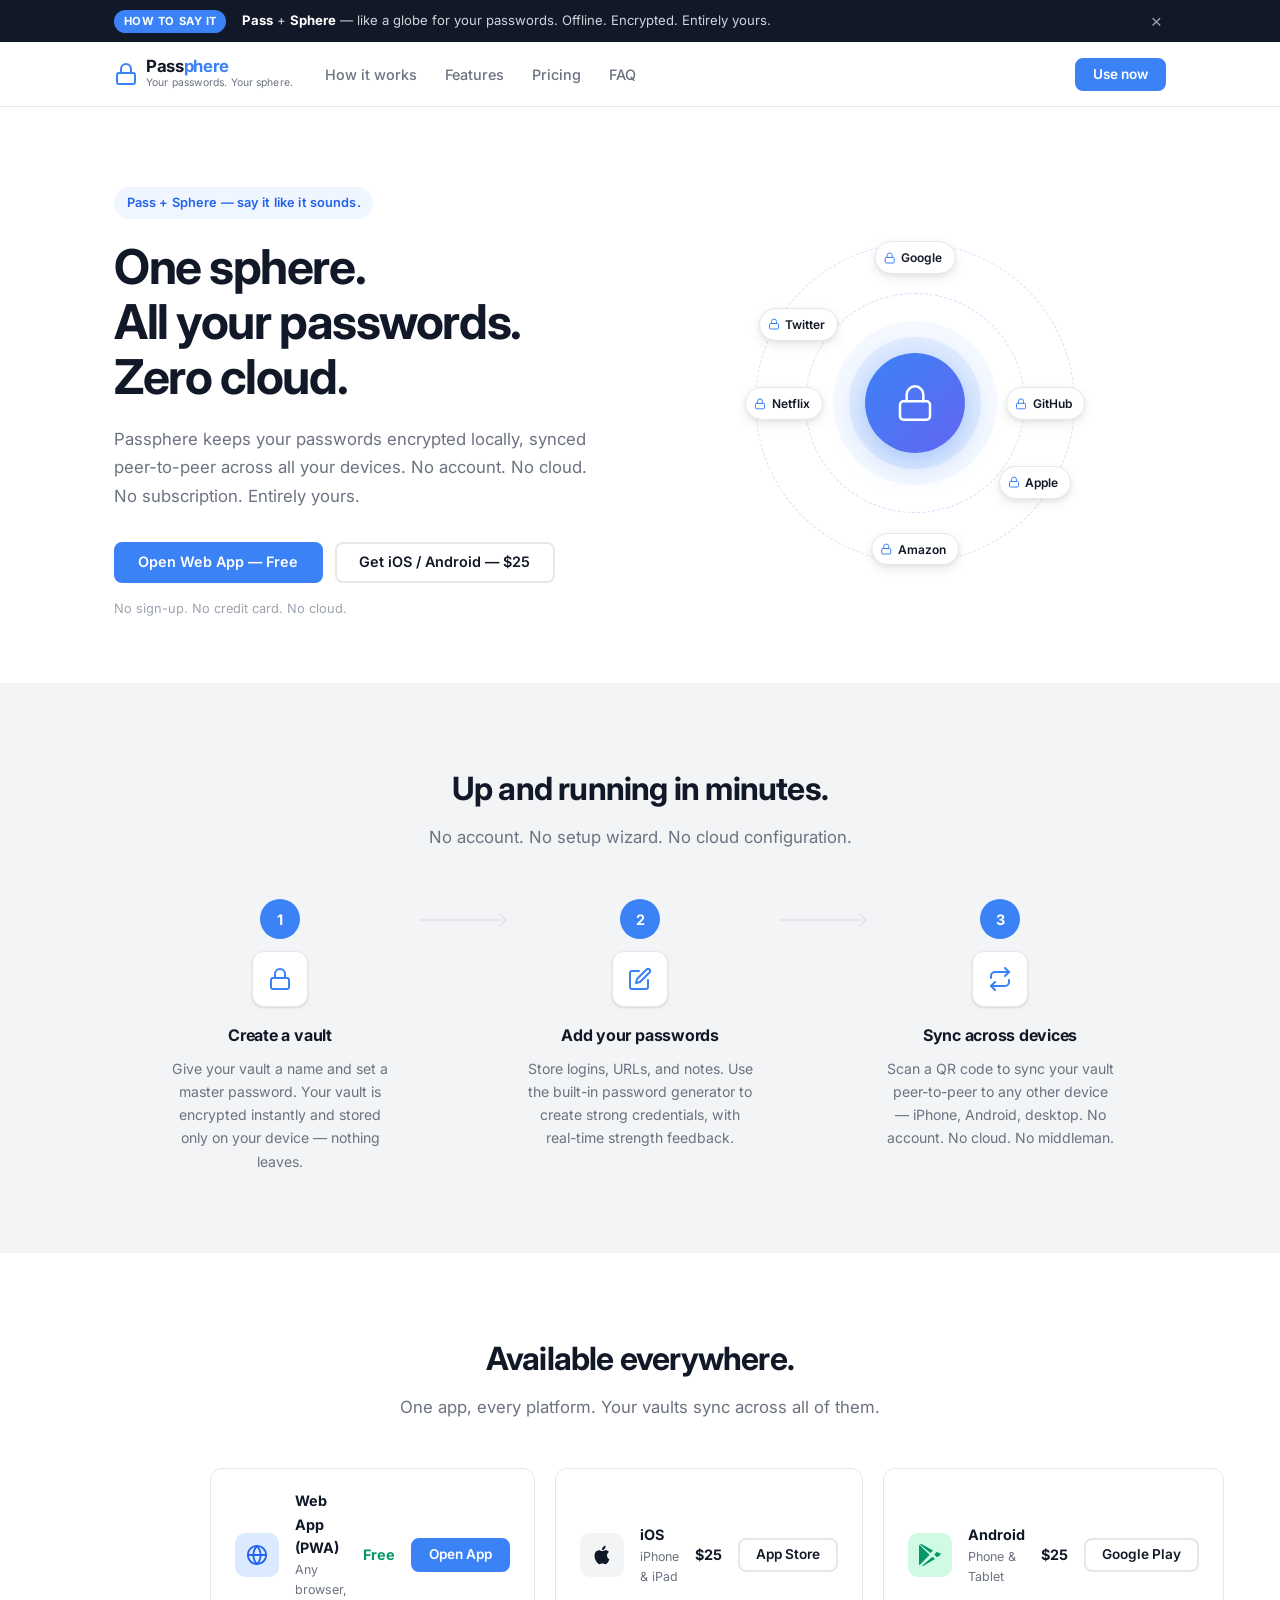
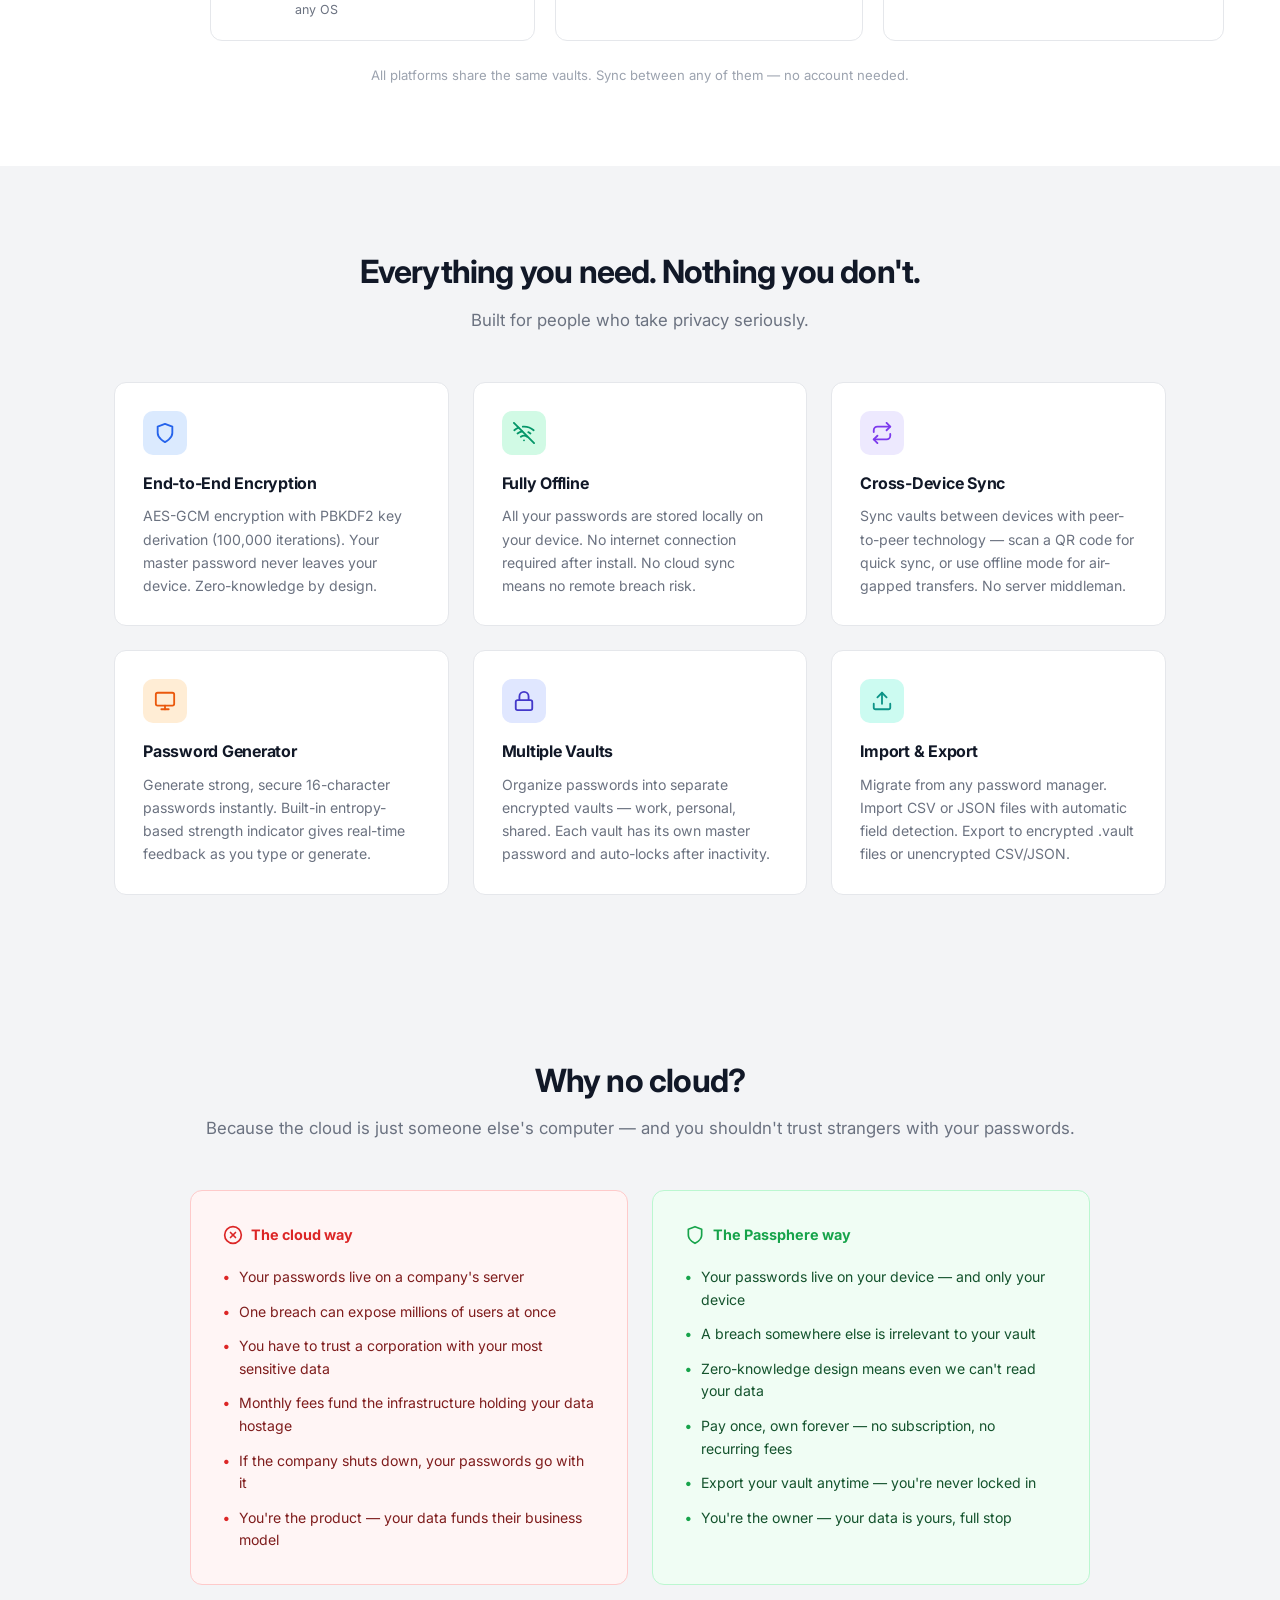
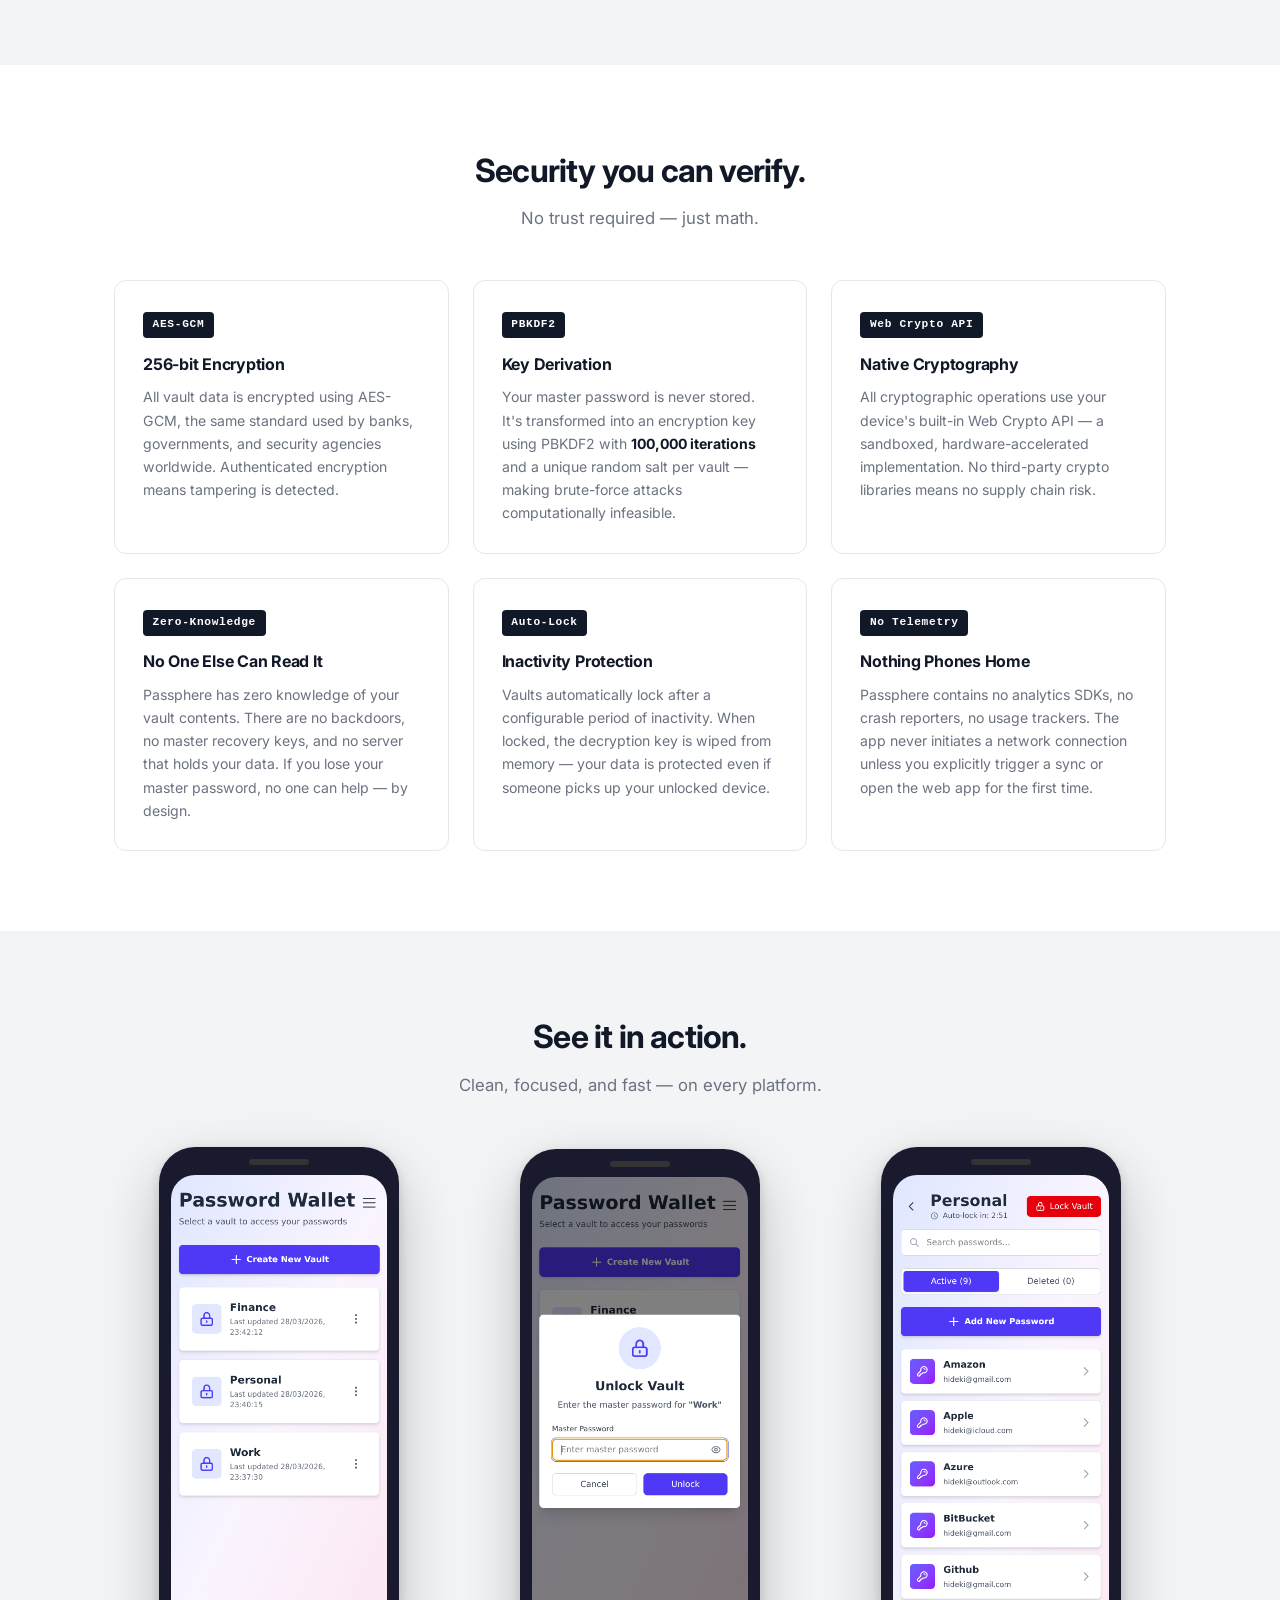
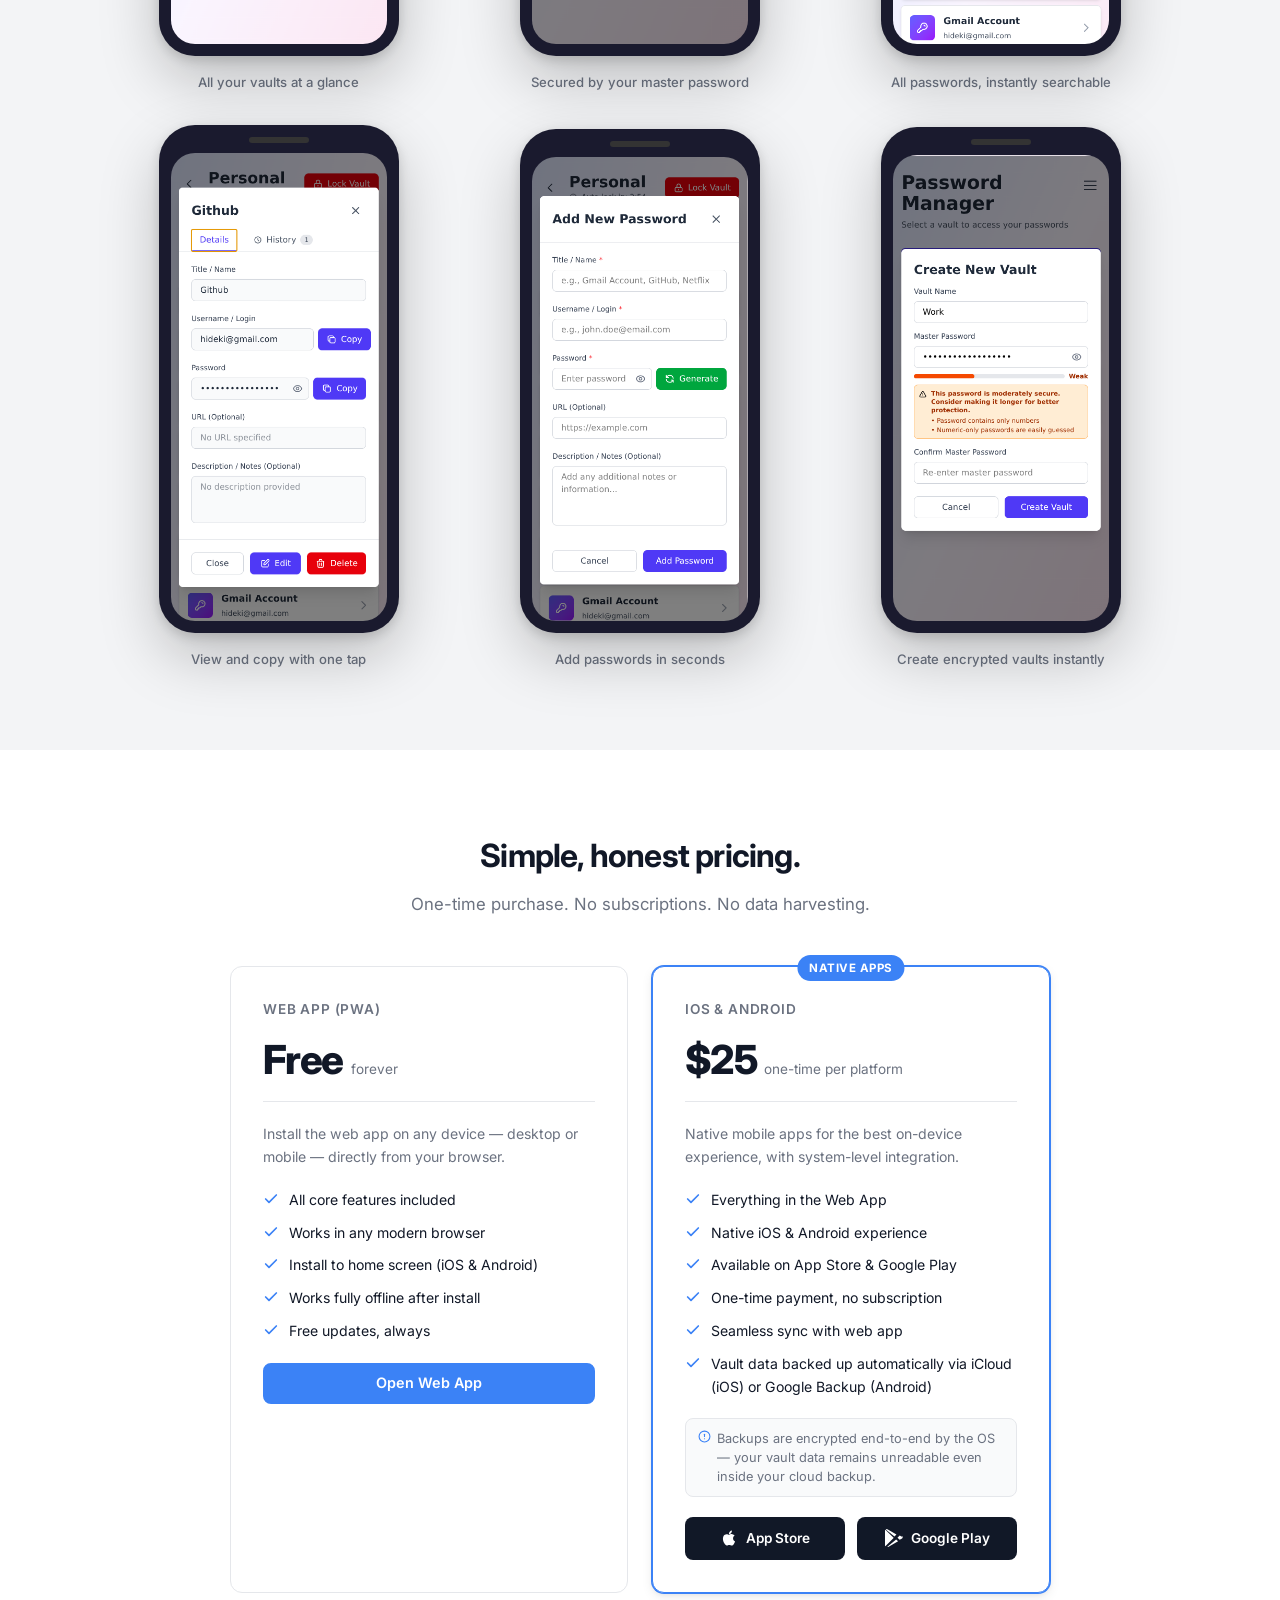
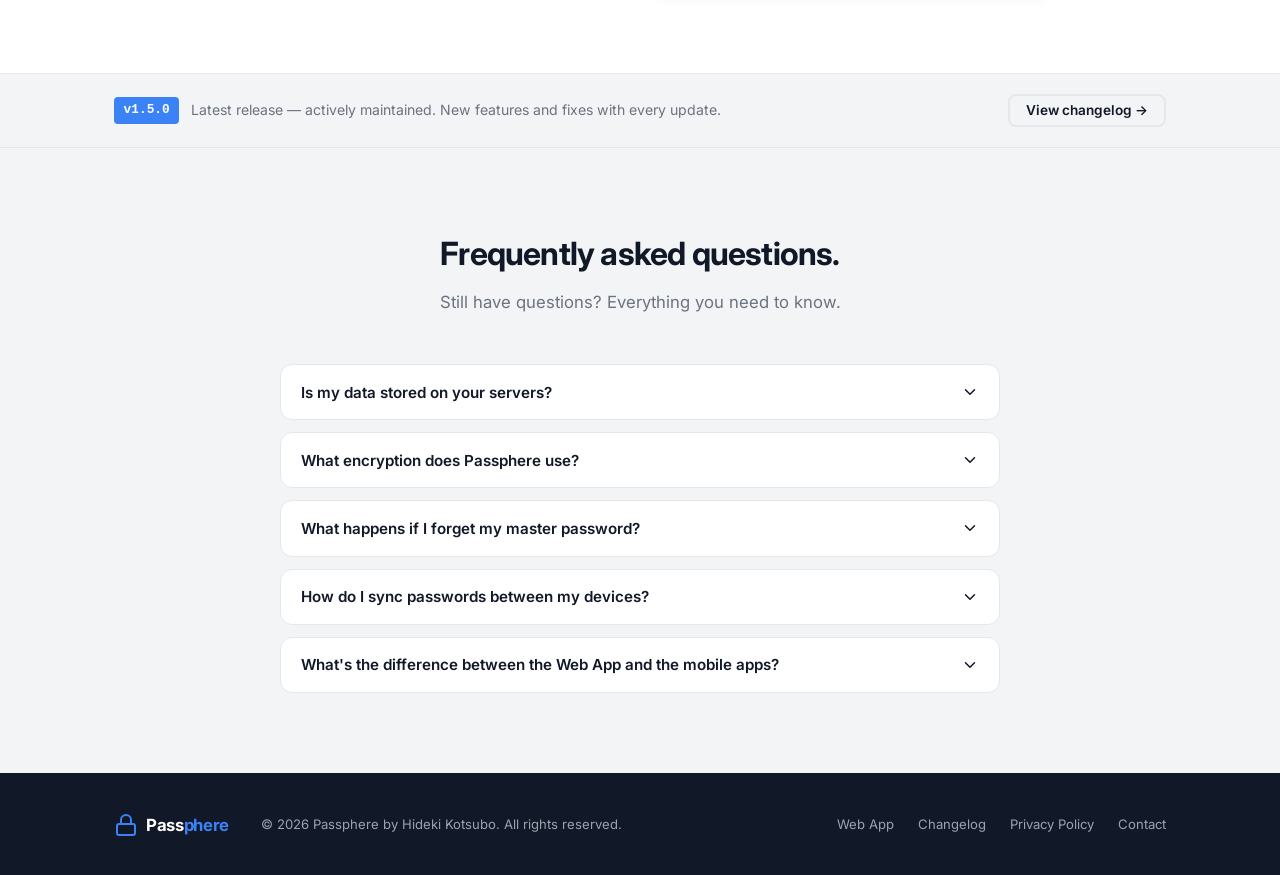
==== commit 563b4788: "Add v1.5.0 changelog entry and bump homepage banner Co-Authored-By: Claude Sonnet 5 <noreply@anthrop" ====
--- a/index.html
+++ b/index.html
@@ -498,7 +498,7 @@
     <section class="changelog-banner">
       <div class="container changelog-banner-inner">
         <div class="changelog-banner-text">
-          <span class="changelog-banner-version">v1.4.0</span>
+          <span class="changelog-banner-version">v1.5.0</span>
           <span class="changelog-banner-label">Latest release — actively maintained. New features and fixes with every update.</span>
         </div>
         <a href="changelog.html" class="btn btn-outline btn-sm">View changelog &rarr;</a>
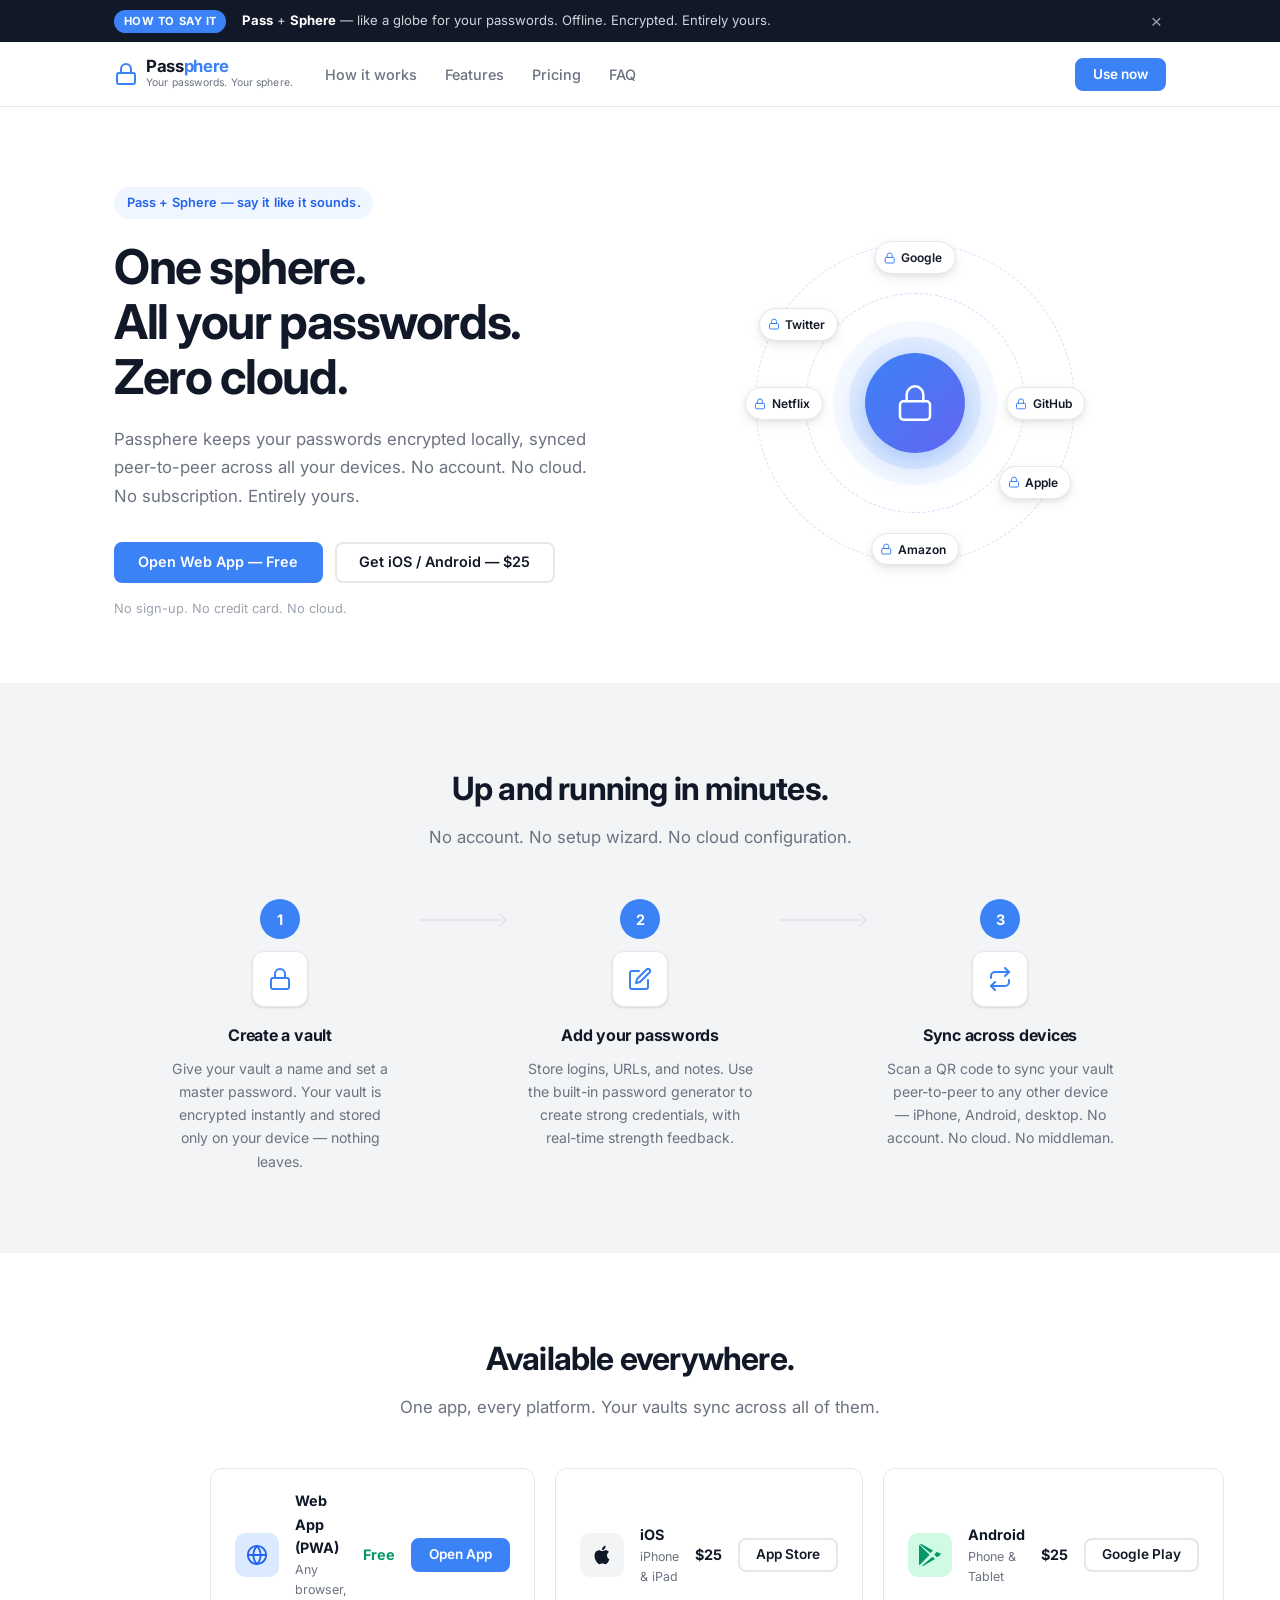
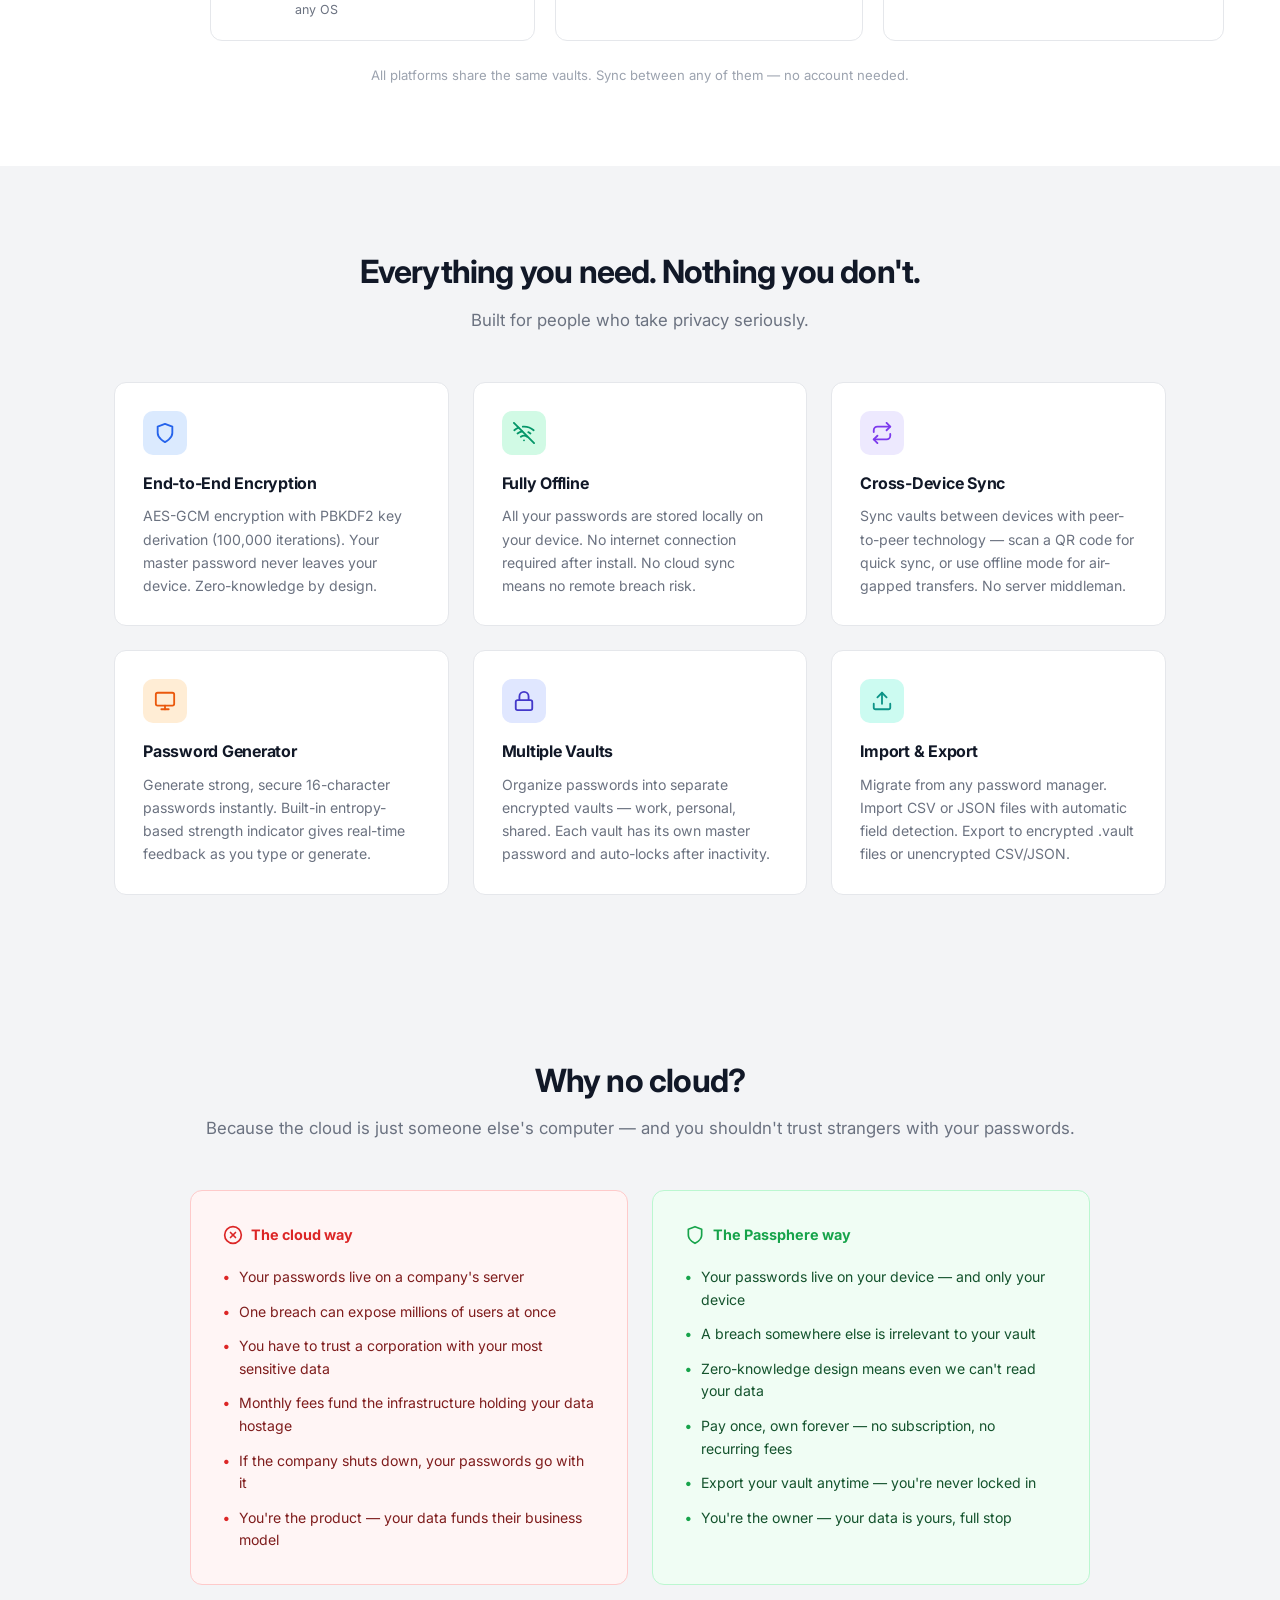
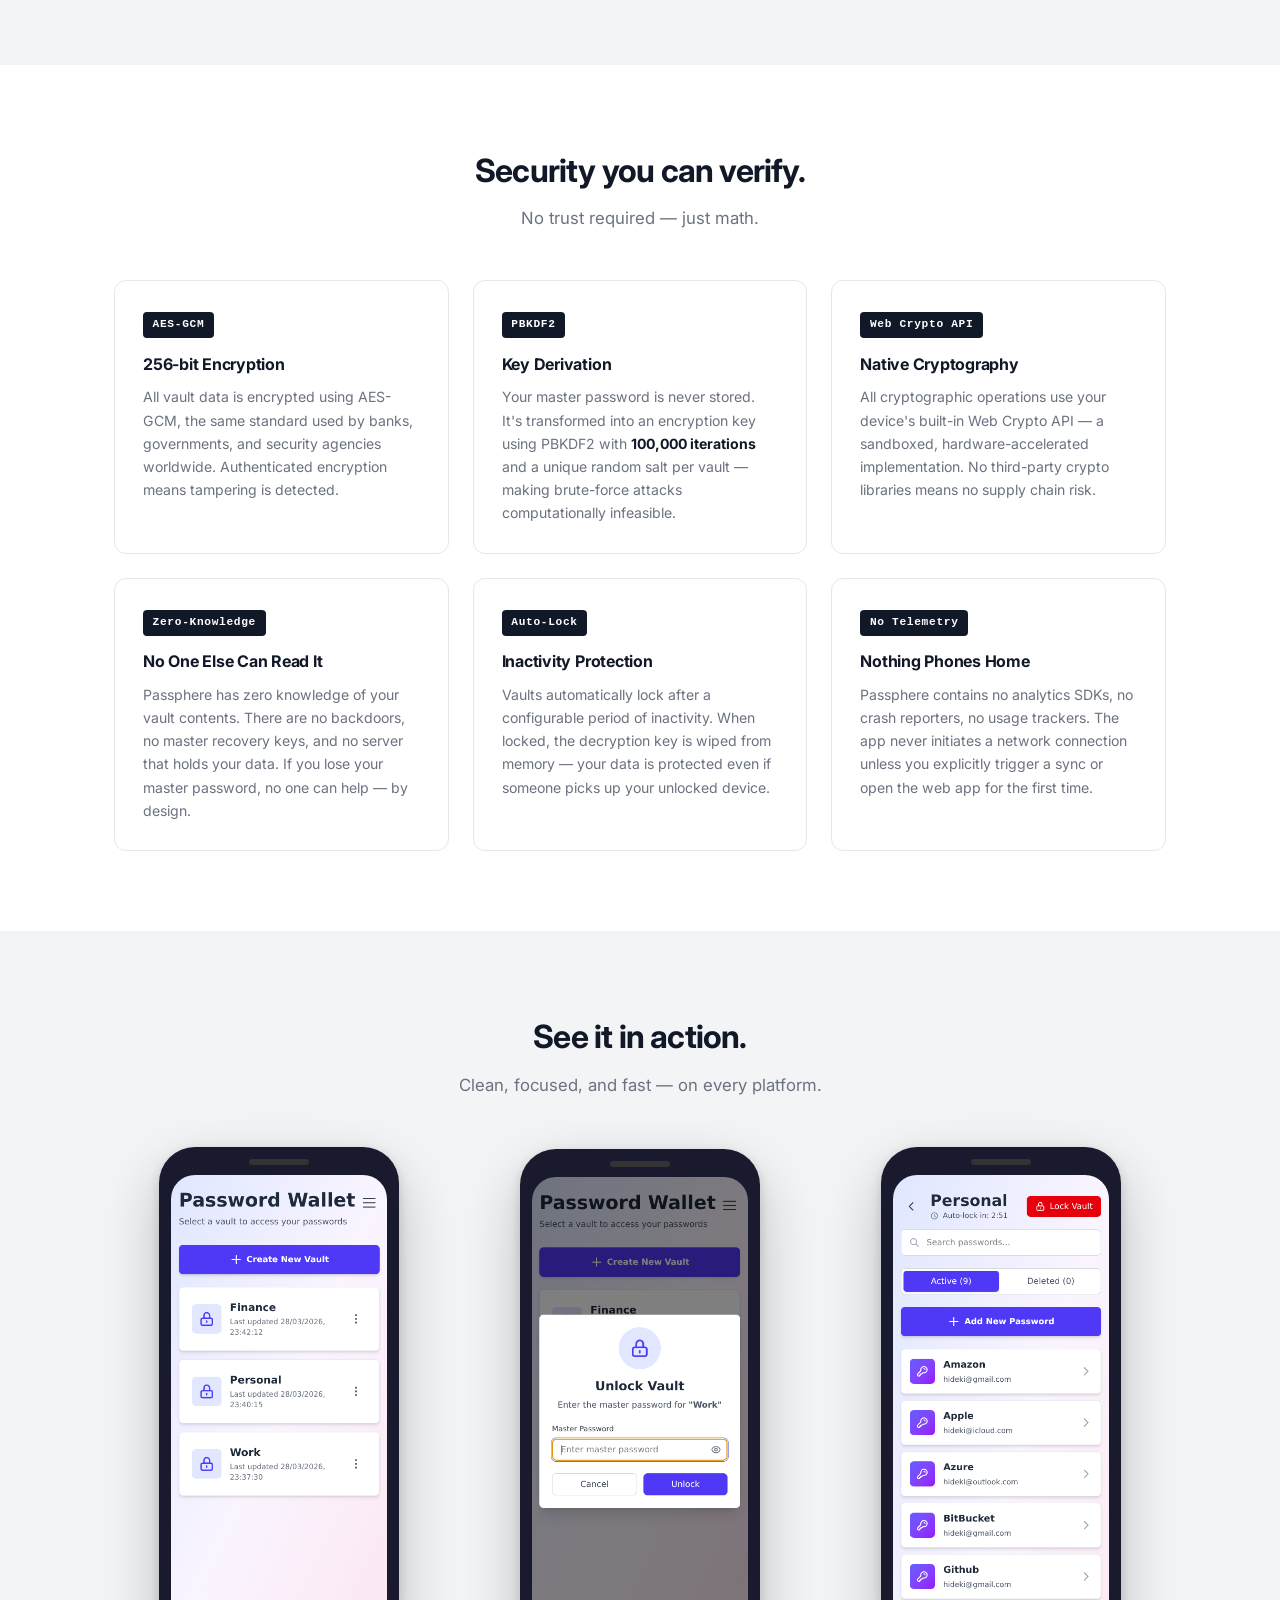
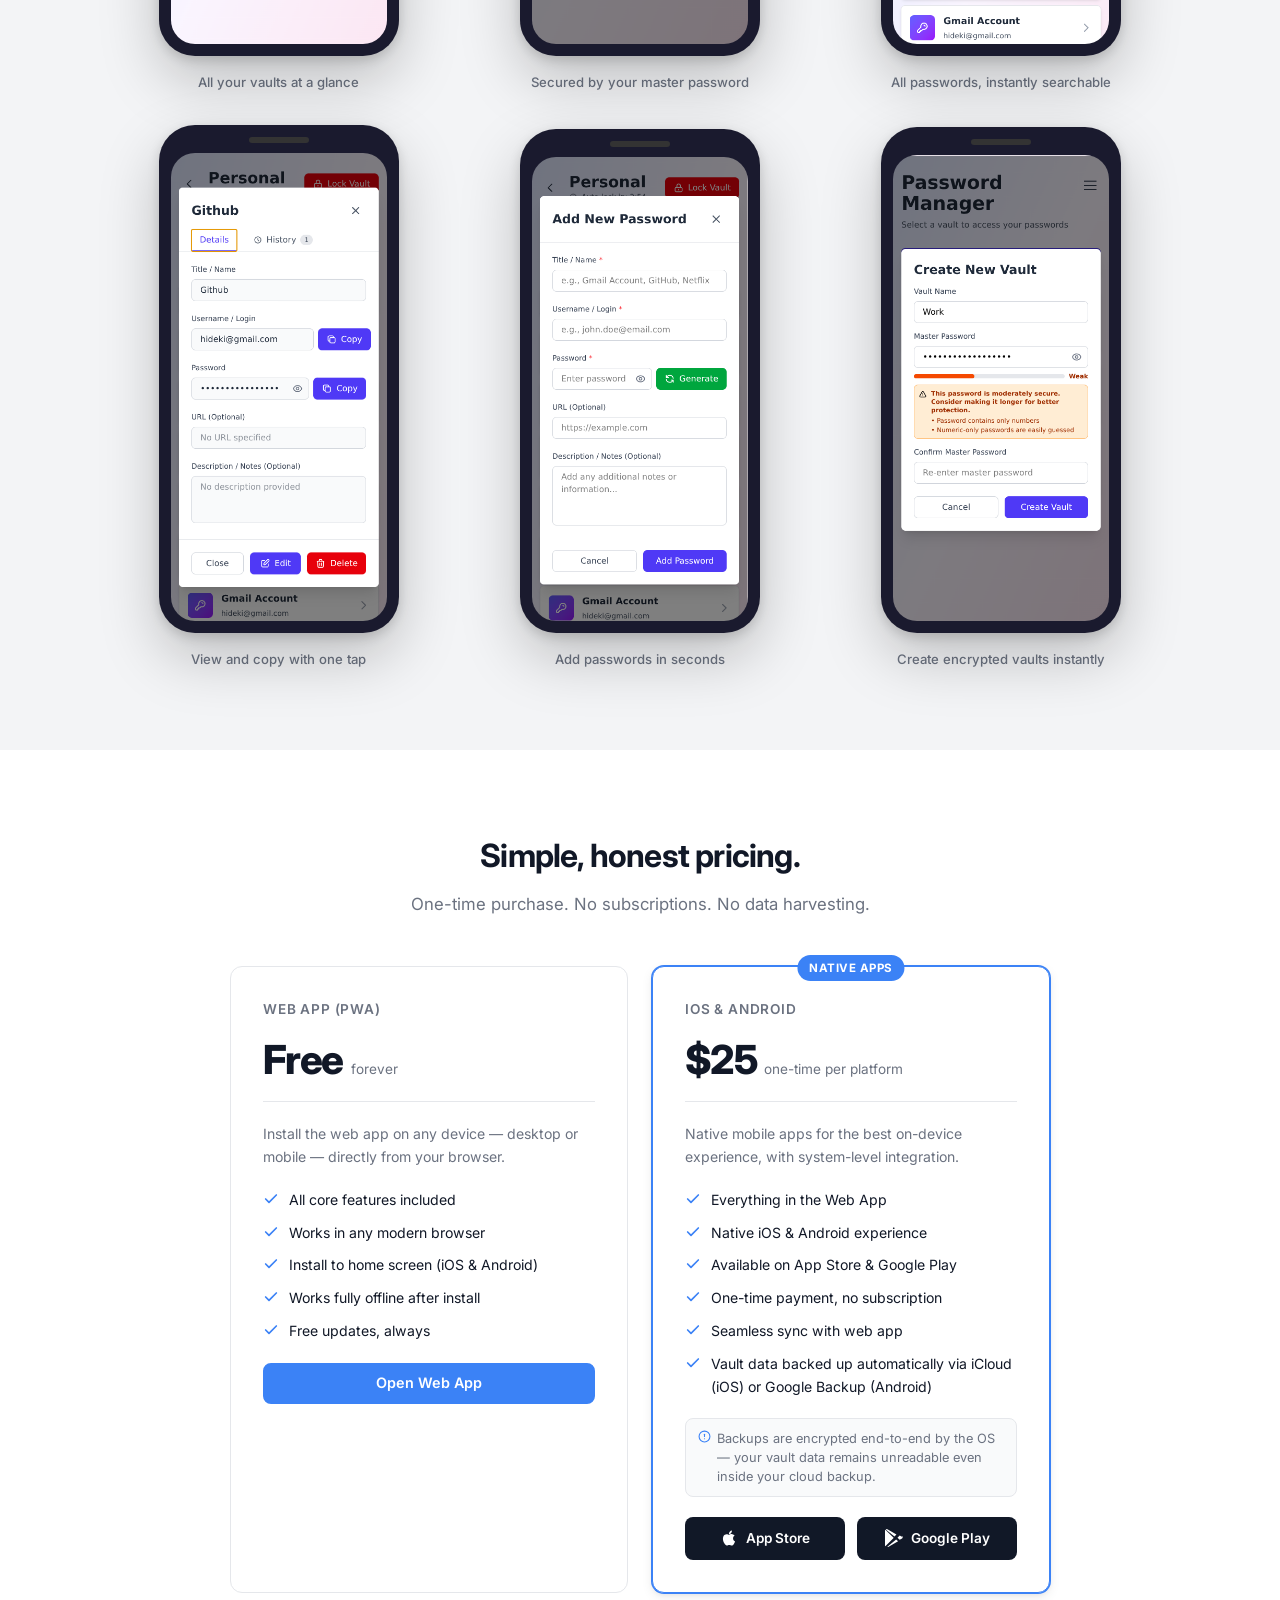
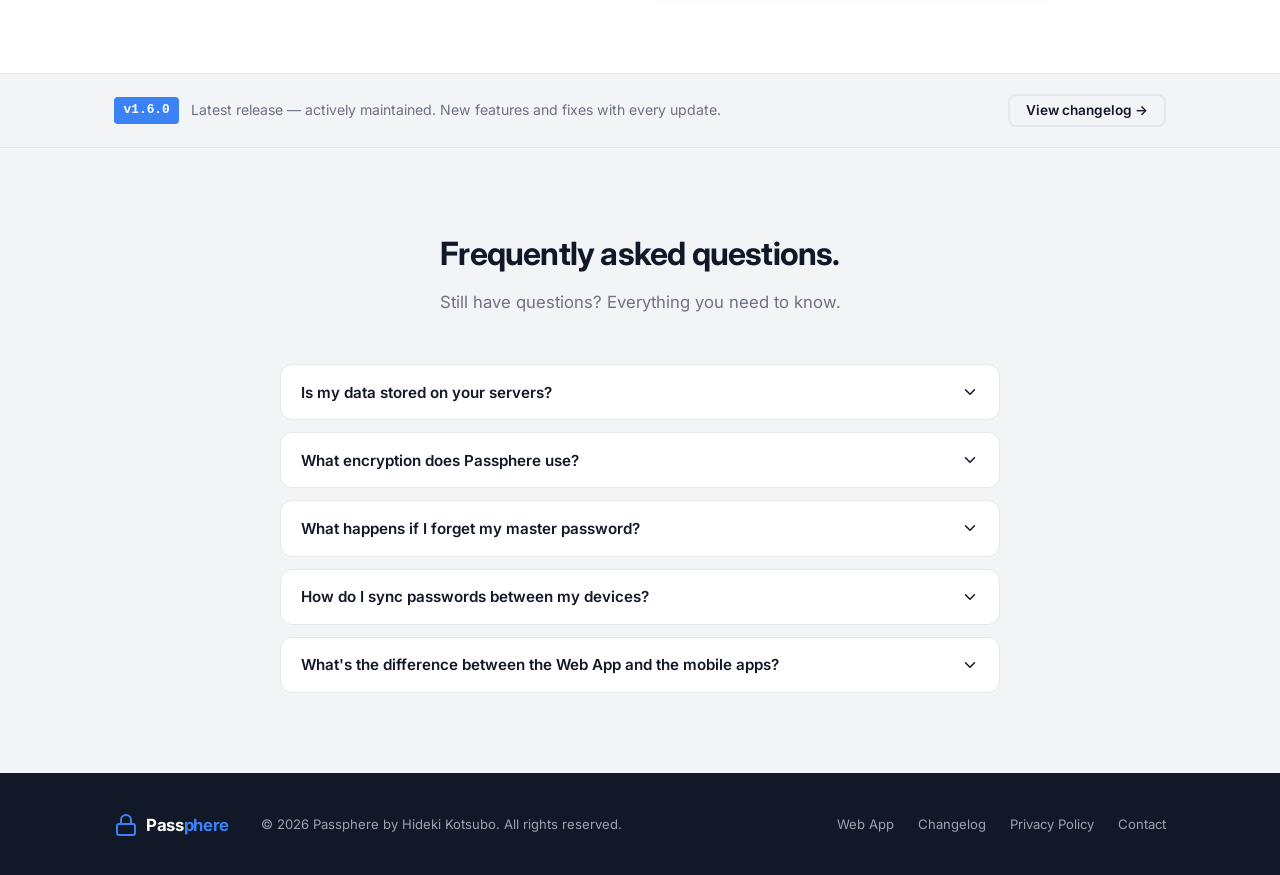
==== commit 9655fbbb: "Add v1.6.0 changelog entry and bump homepage banner Co-Authored-By: Claude Sonnet 5 <noreply@anthrop" ====
--- a/index.html
+++ b/index.html
@@ -498,7 +498,7 @@
     <section class="changelog-banner">
       <div class="container changelog-banner-inner">
         <div class="changelog-banner-text">
-          <span class="changelog-banner-version">v1.5.0</span>
+          <span class="changelog-banner-version">v1.6.0</span>
           <span class="changelog-banner-label">Latest release — actively maintained. New features and fixes with every update.</span>
         </div>
         <a href="changelog.html" class="btn btn-outline btn-sm">View changelog &rarr;</a>
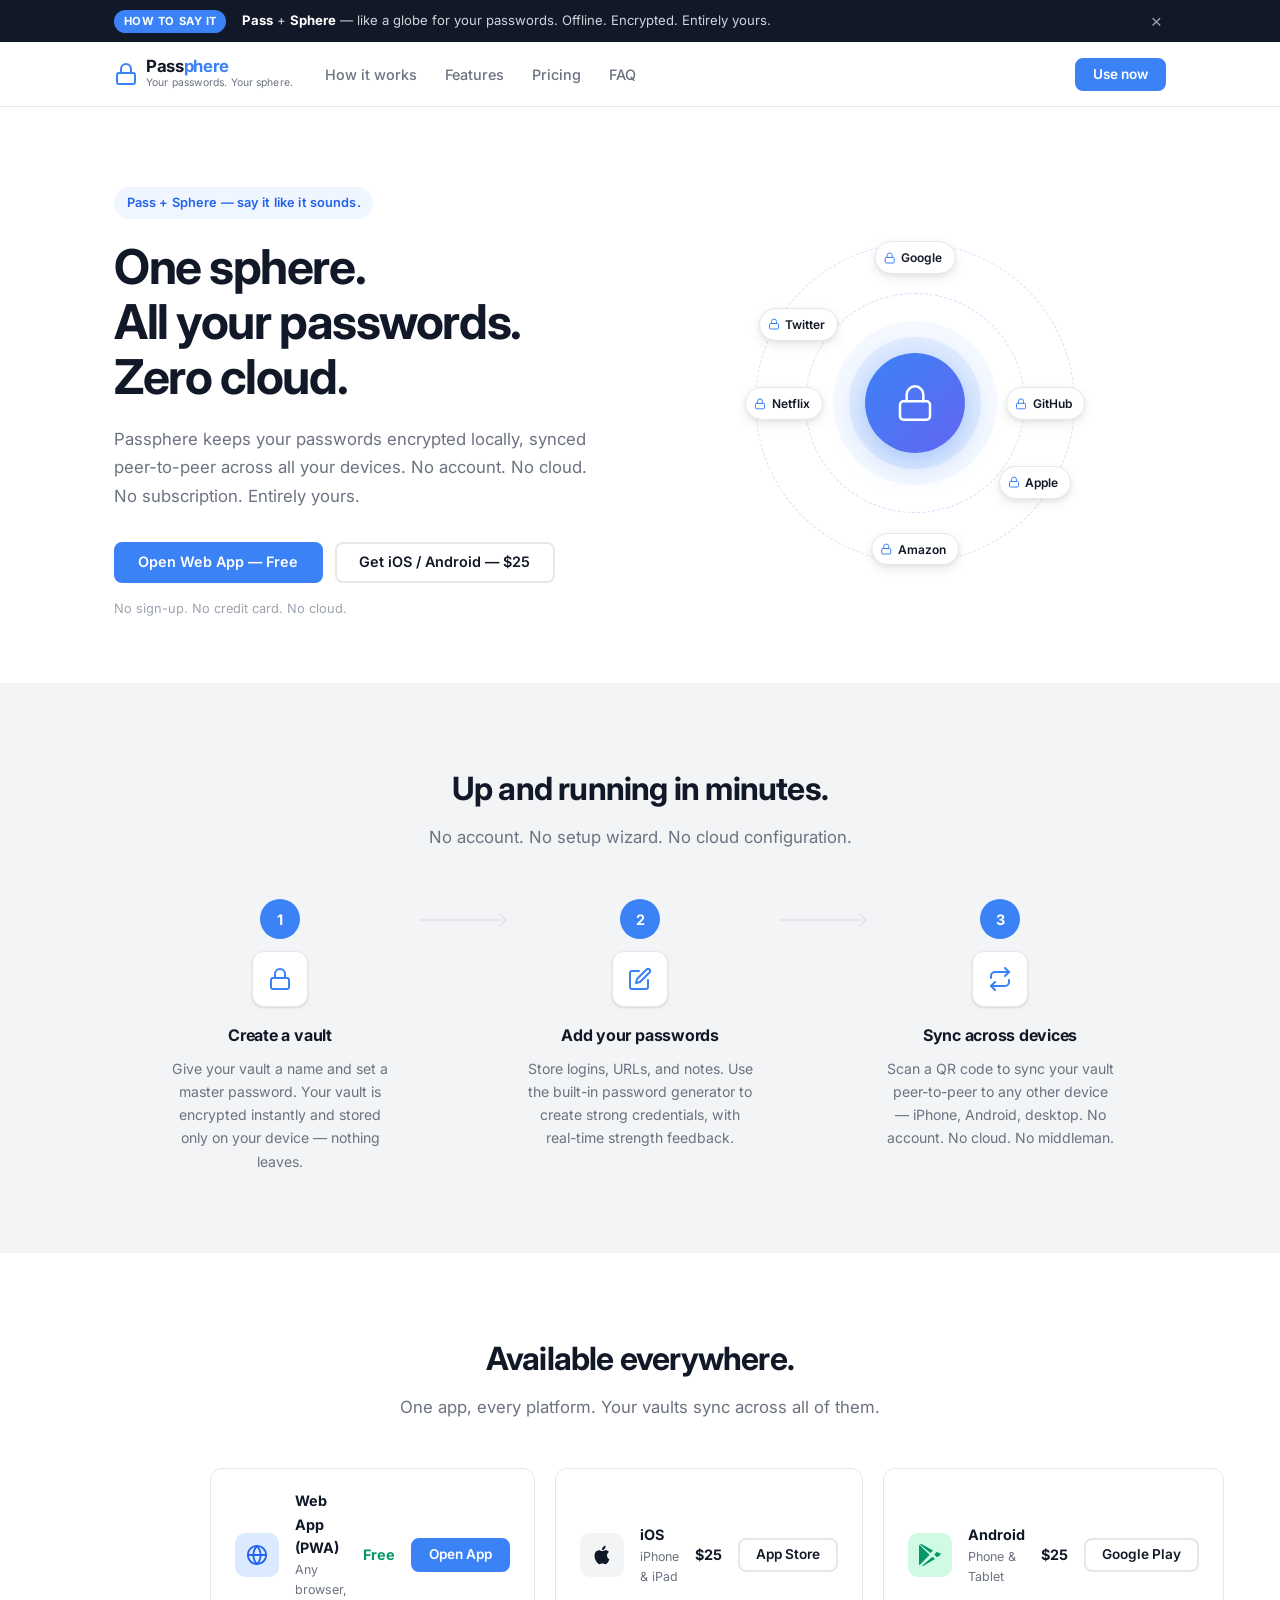
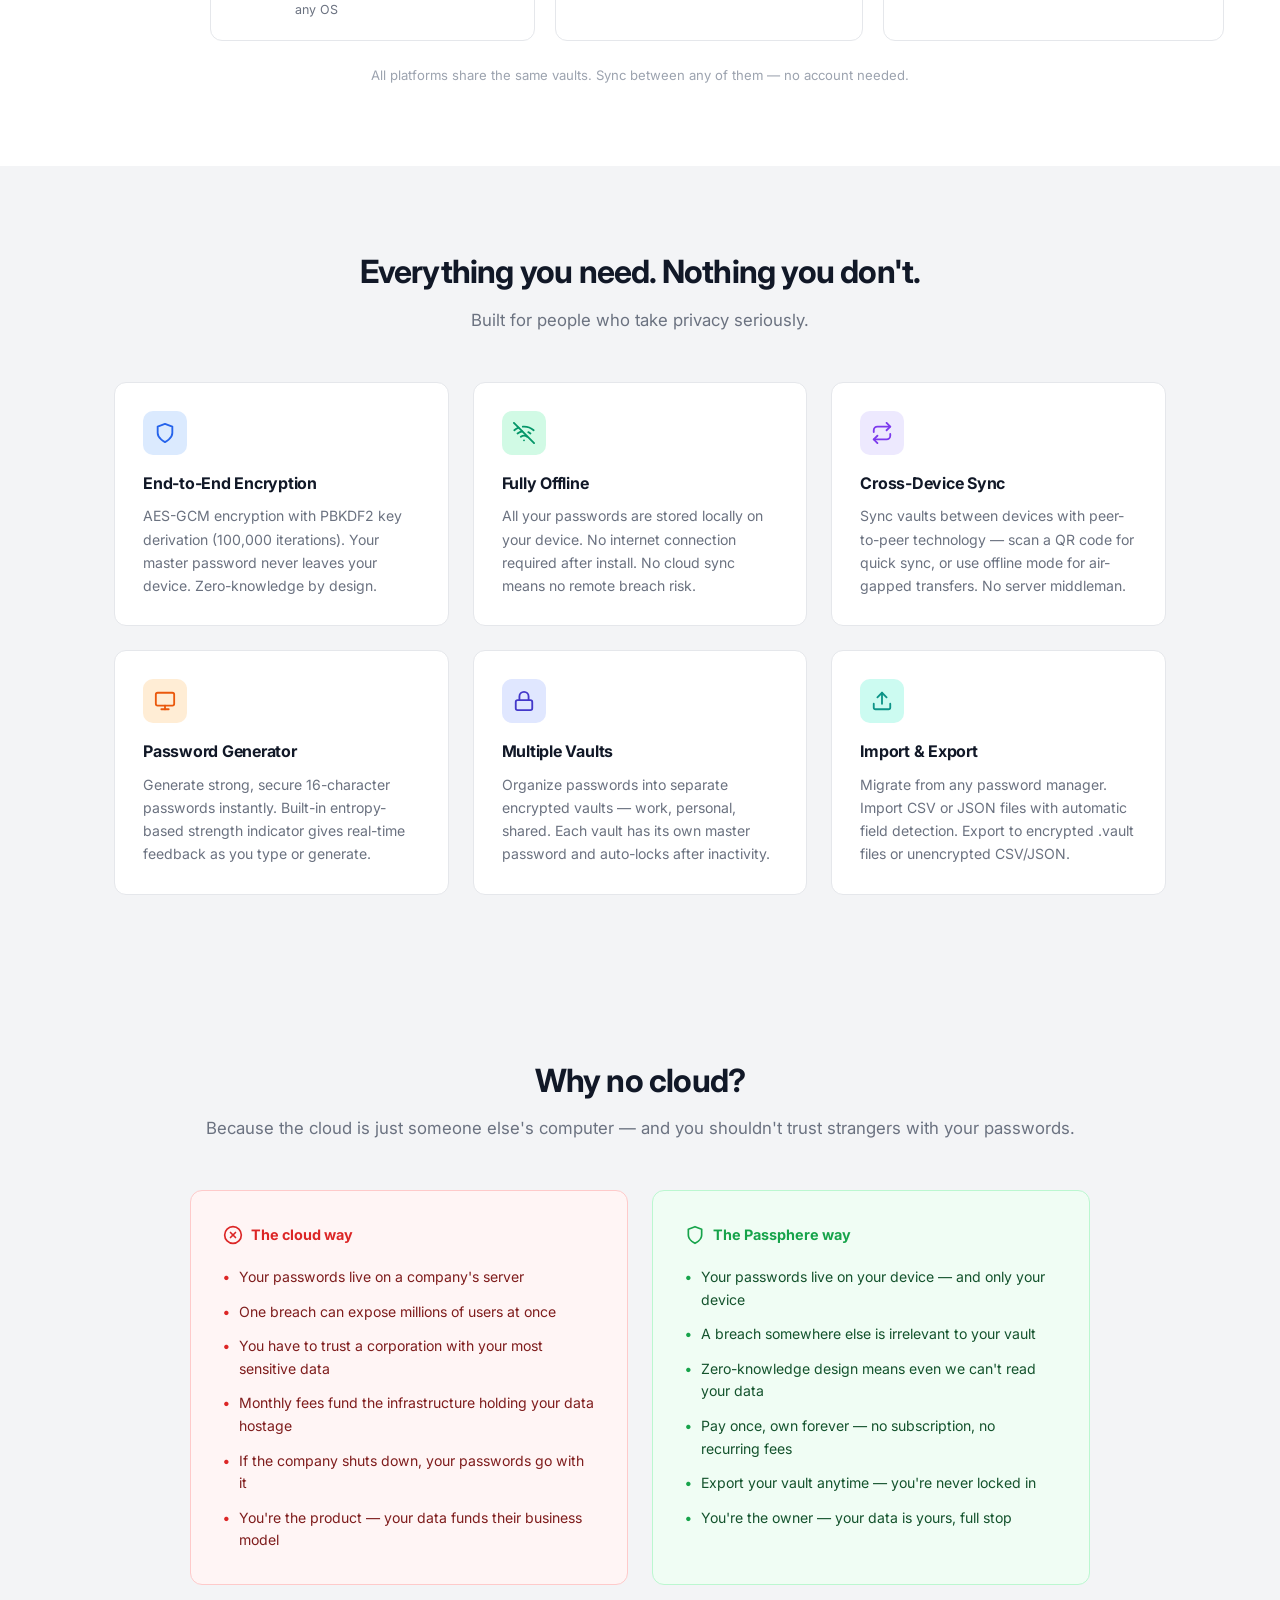
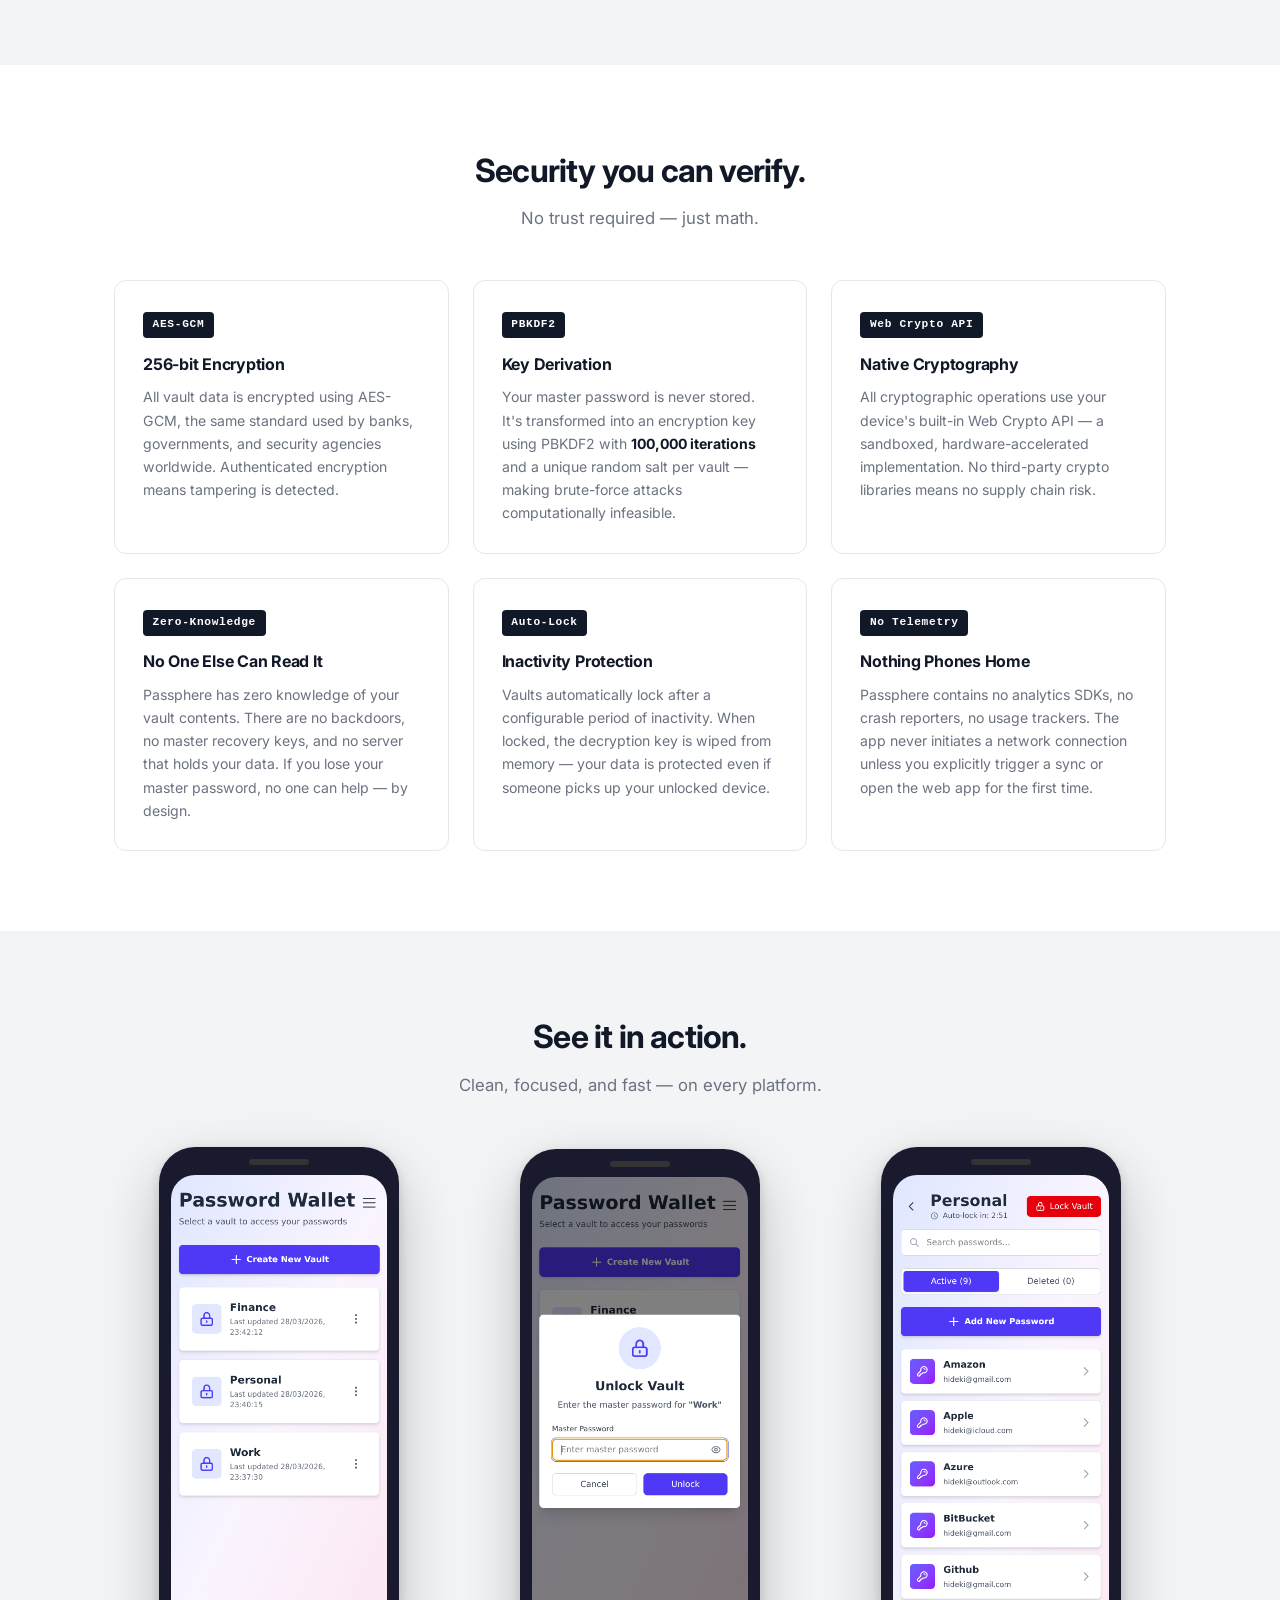
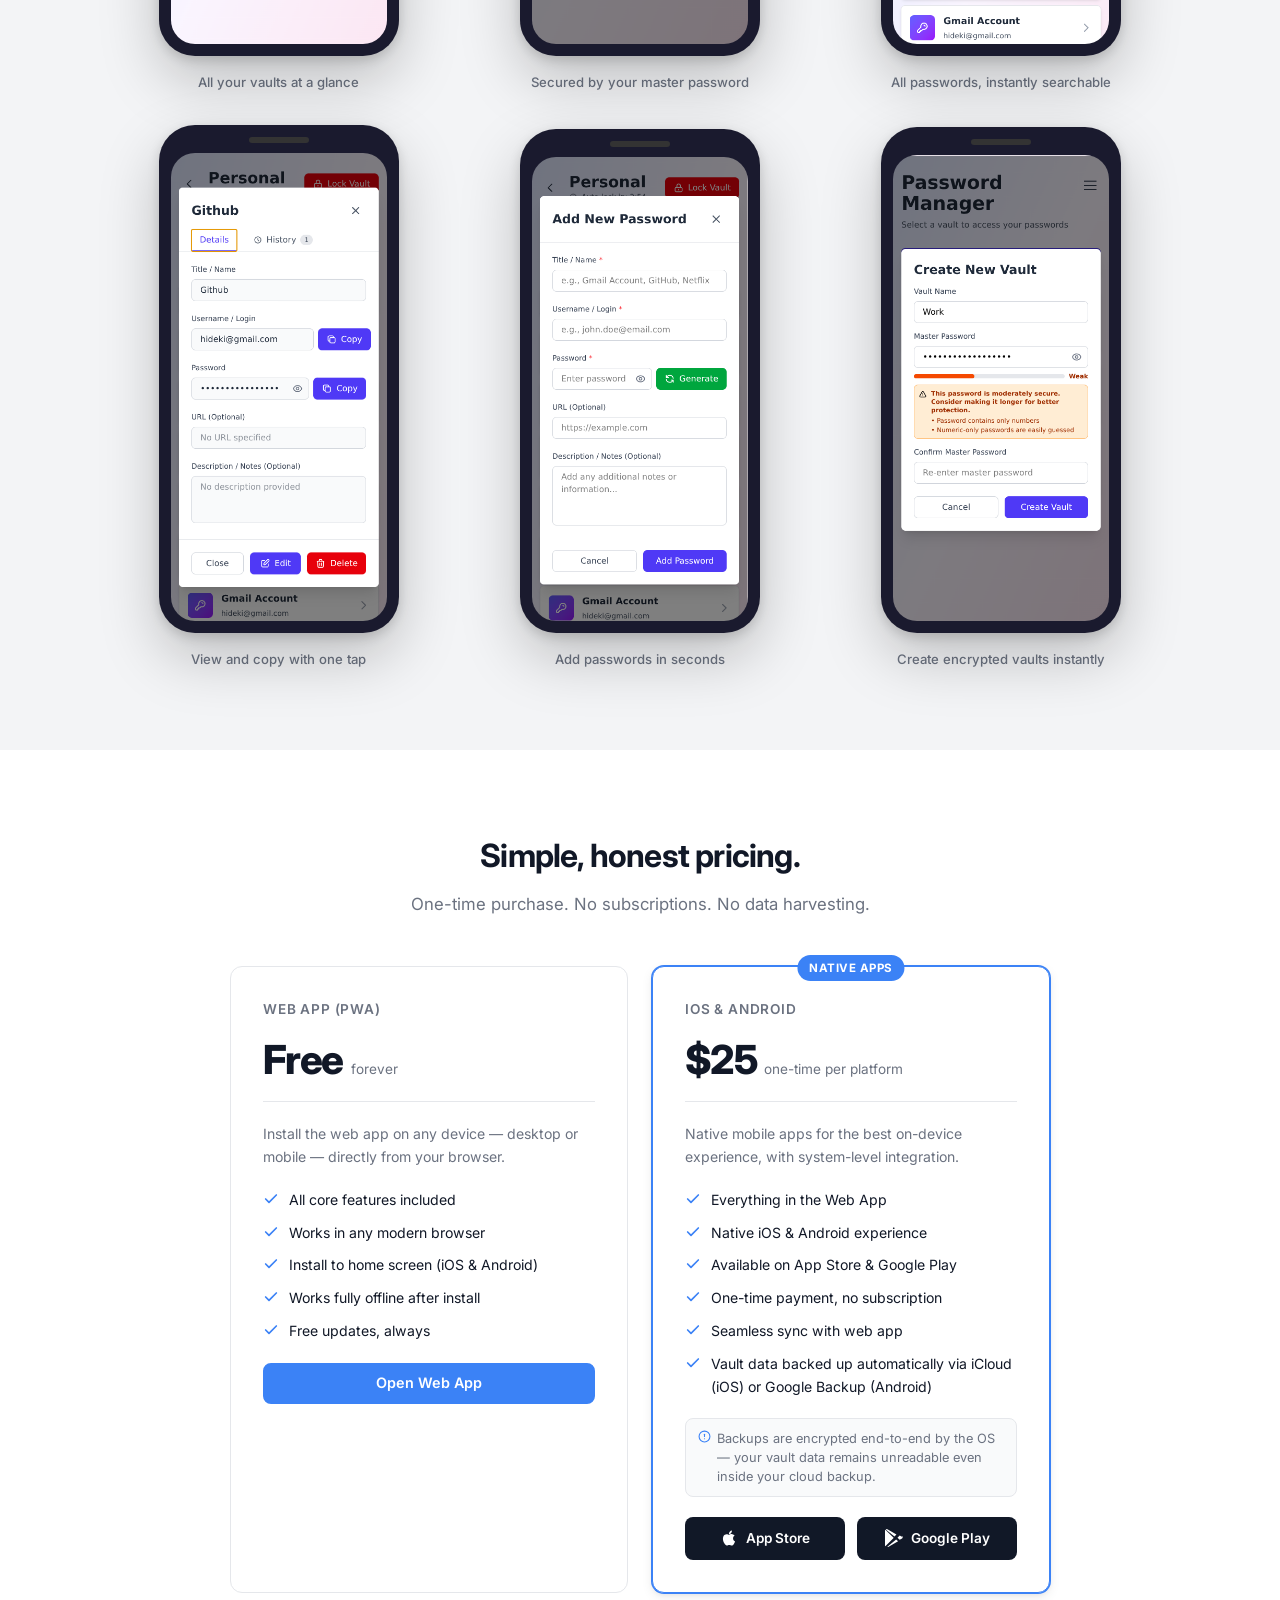
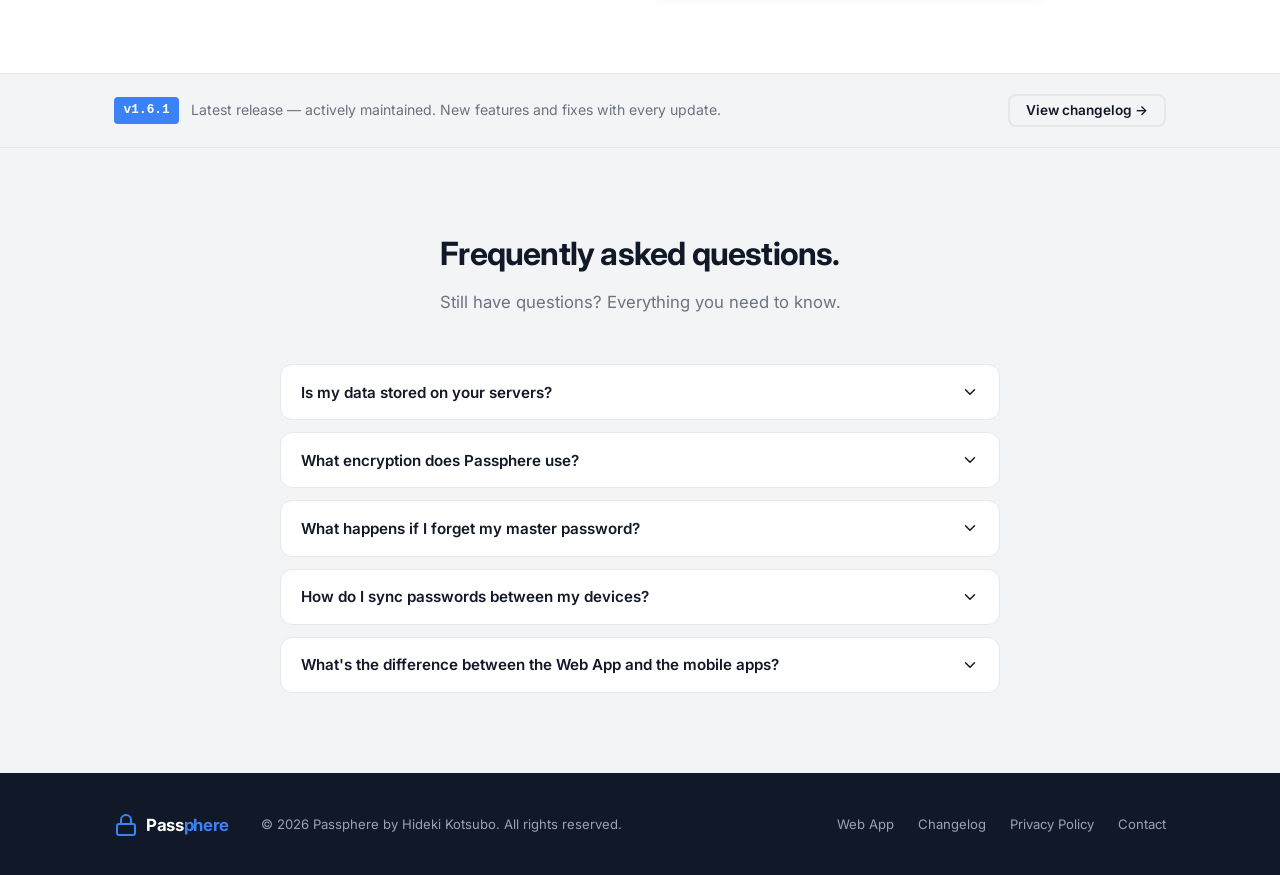
==== commit 30dc5ddb: "Add v1.6.1 changelog entry and bump homepage banner Co-Authored-By: Claude Sonnet 5 <noreply@anthrop" ====
--- a/index.html
+++ b/index.html
@@ -498,7 +498,7 @@
     <section class="changelog-banner">
       <div class="container changelog-banner-inner">
         <div class="changelog-banner-text">
-          <span class="changelog-banner-version">v1.6.0</span>
+          <span class="changelog-banner-version">v1.6.1</span>
           <span class="changelog-banner-label">Latest release — actively maintained. New features and fixes with every update.</span>
         </div>
         <a href="changelog.html" class="btn btn-outline btn-sm">View changelog &rarr;</a>
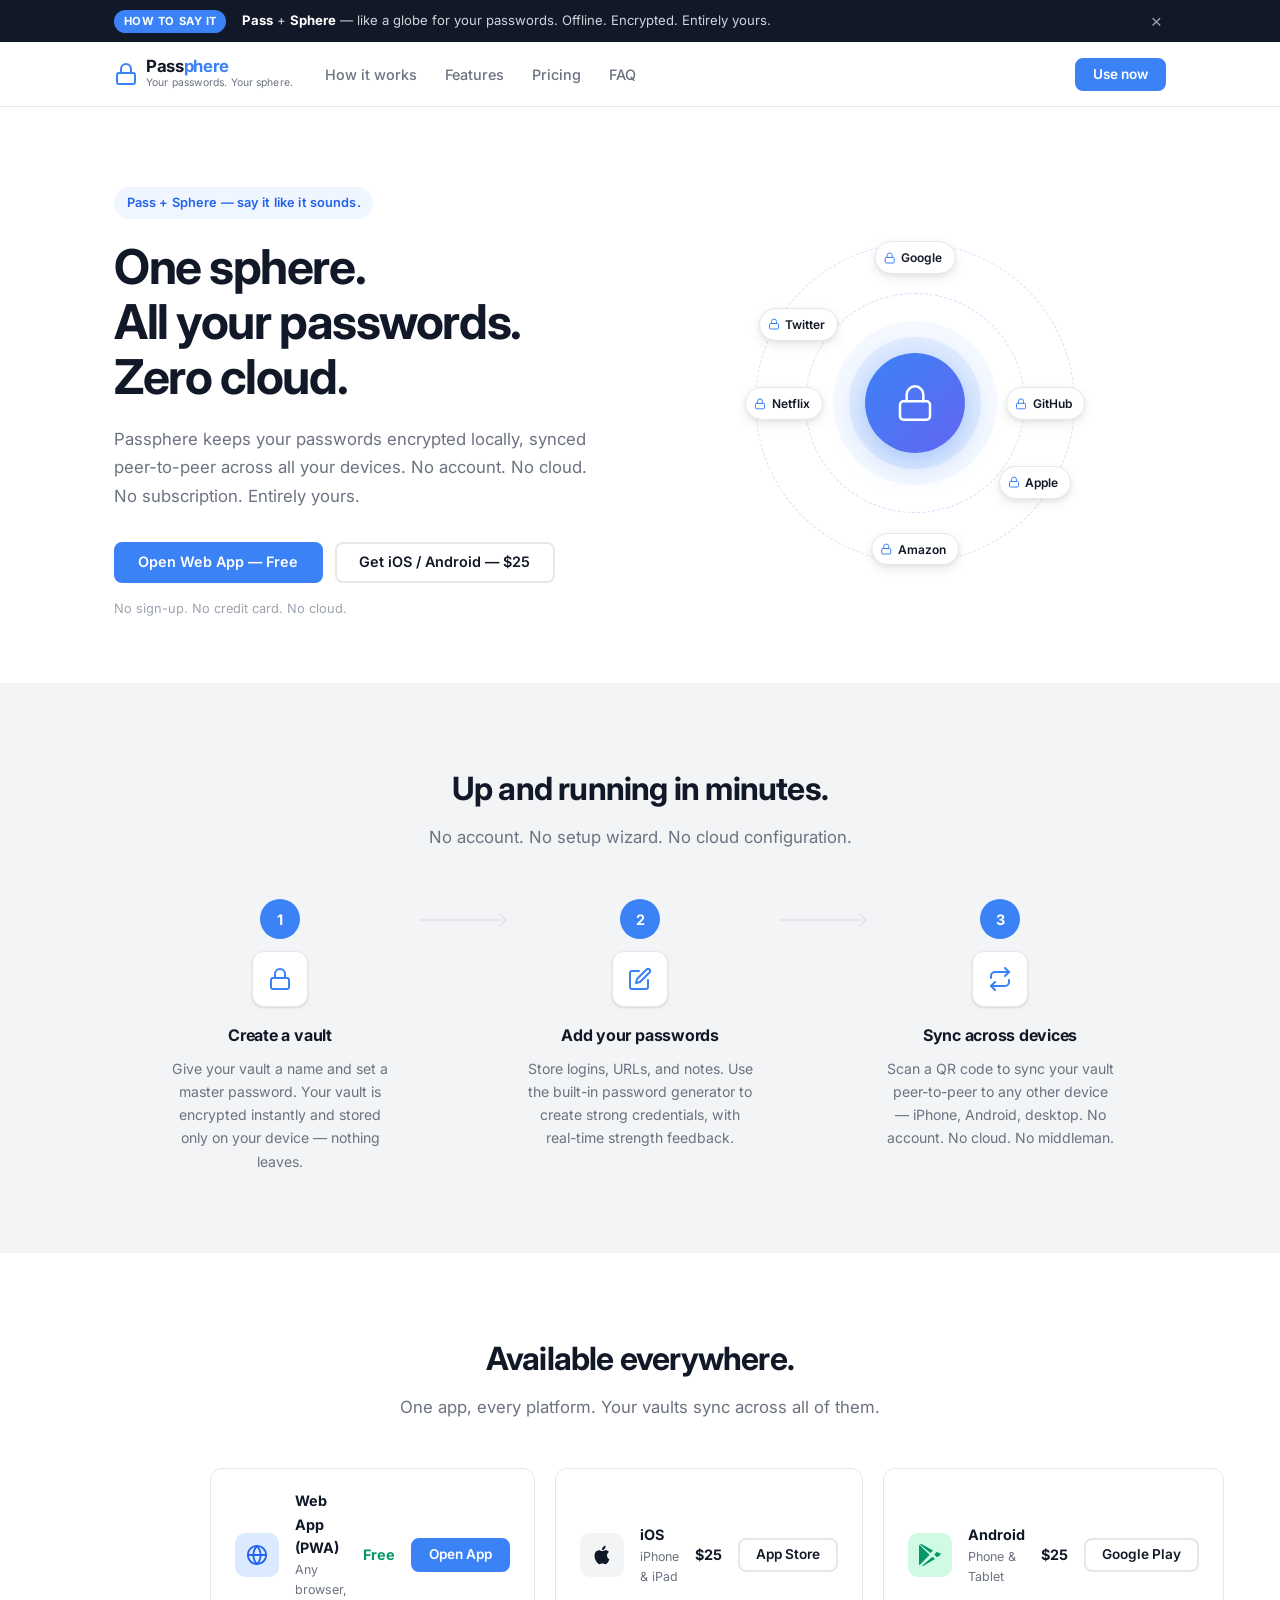
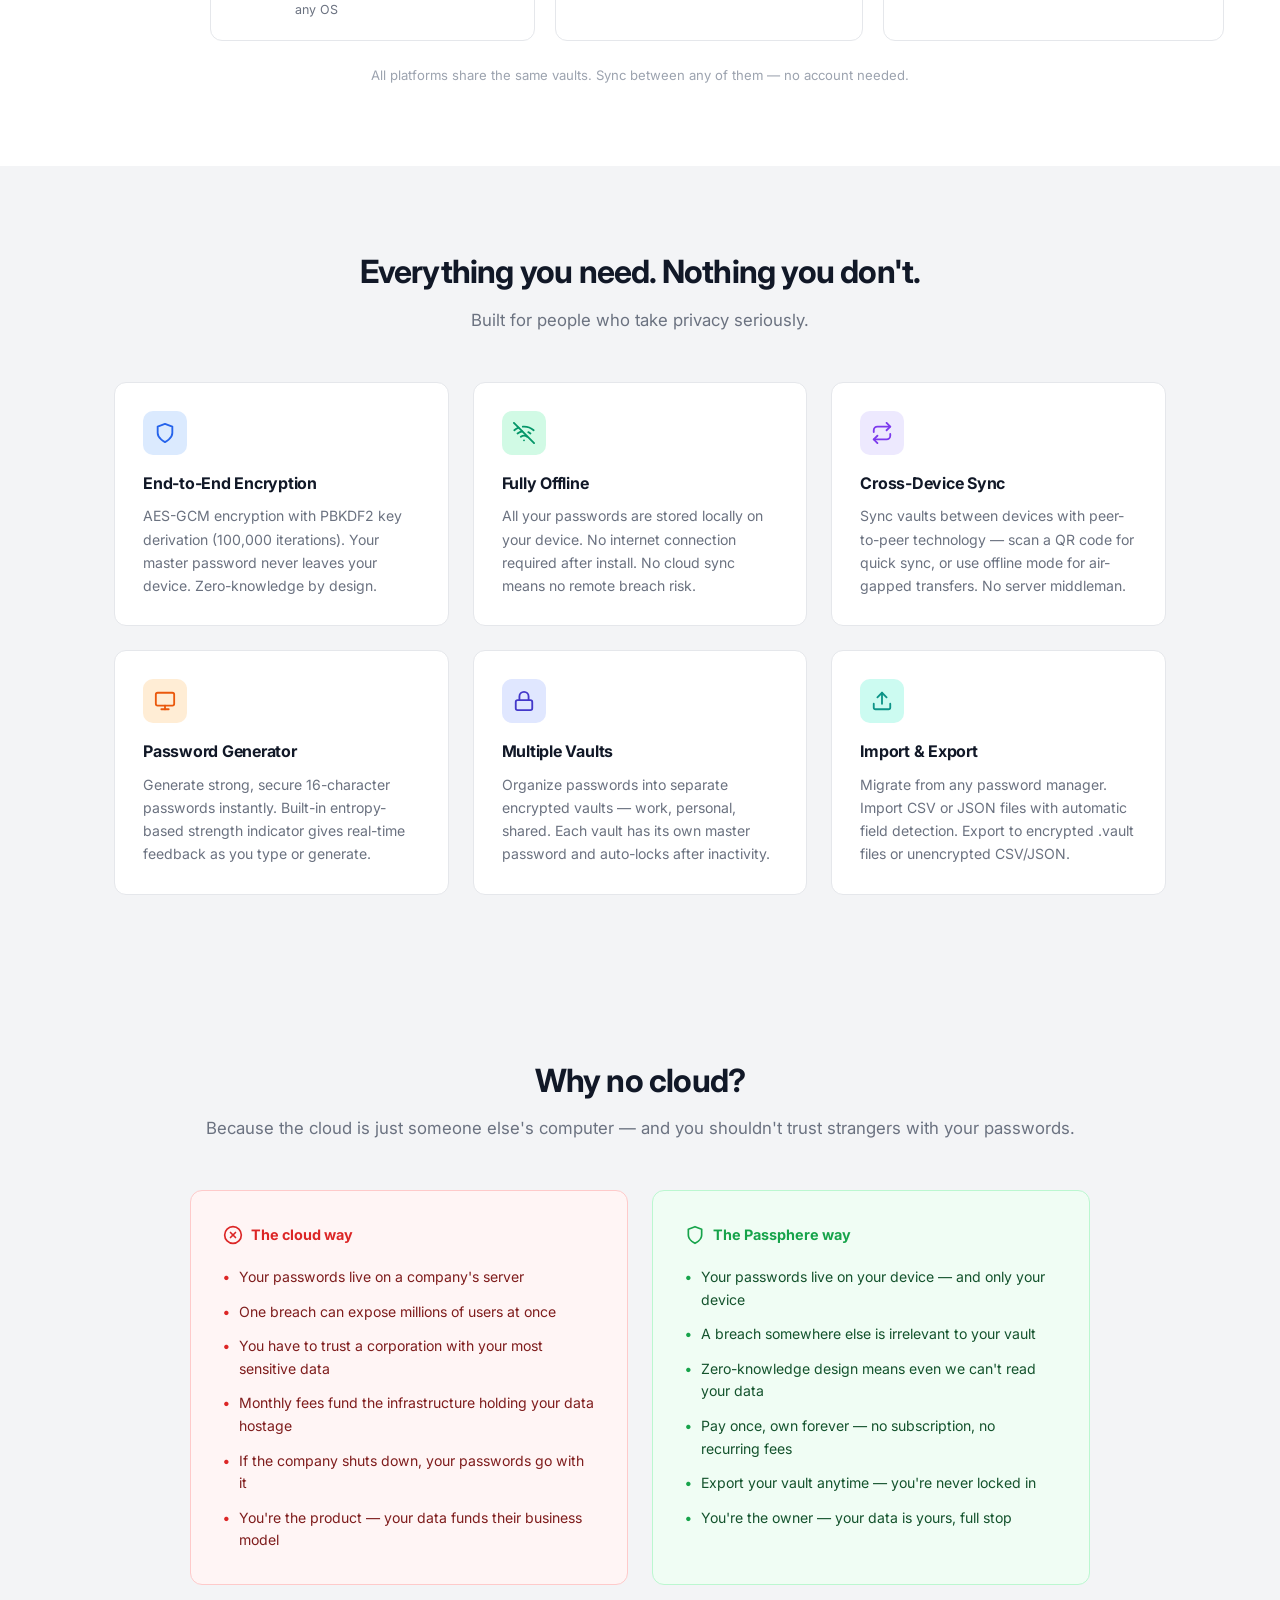
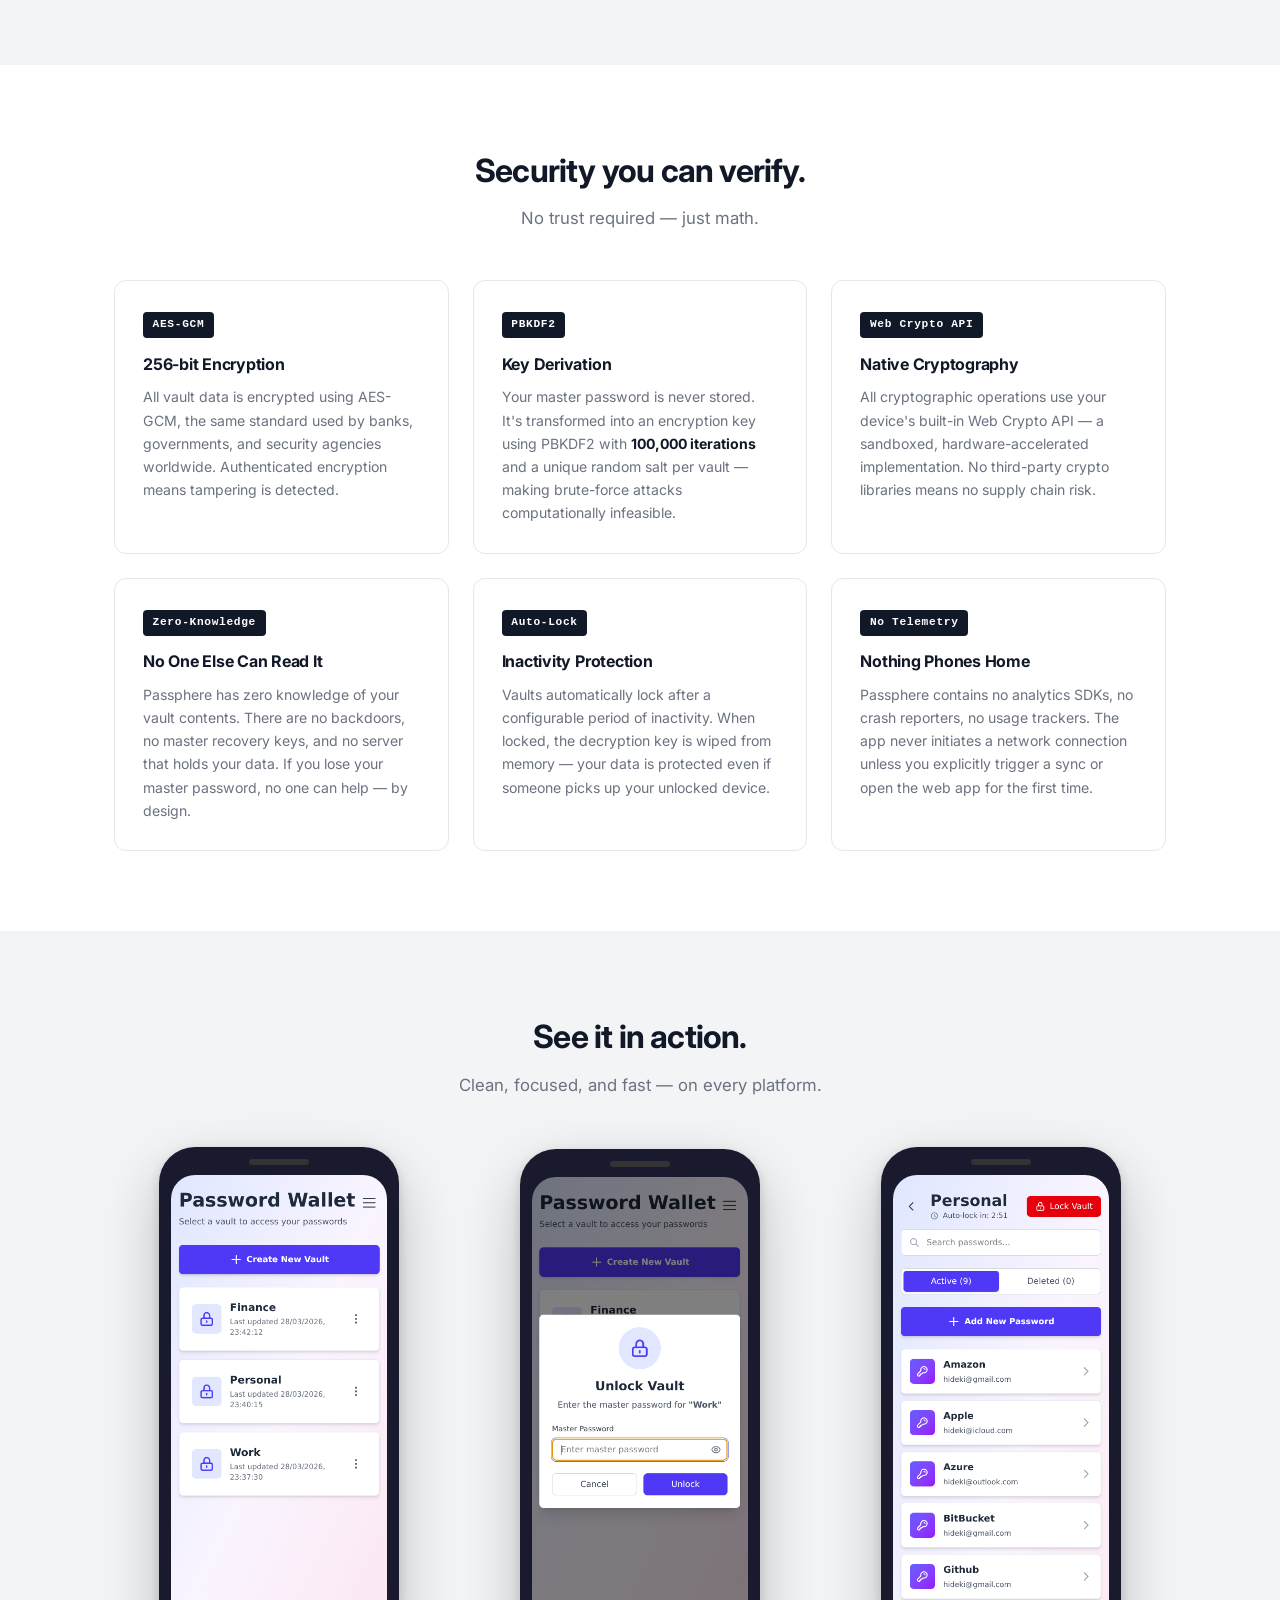
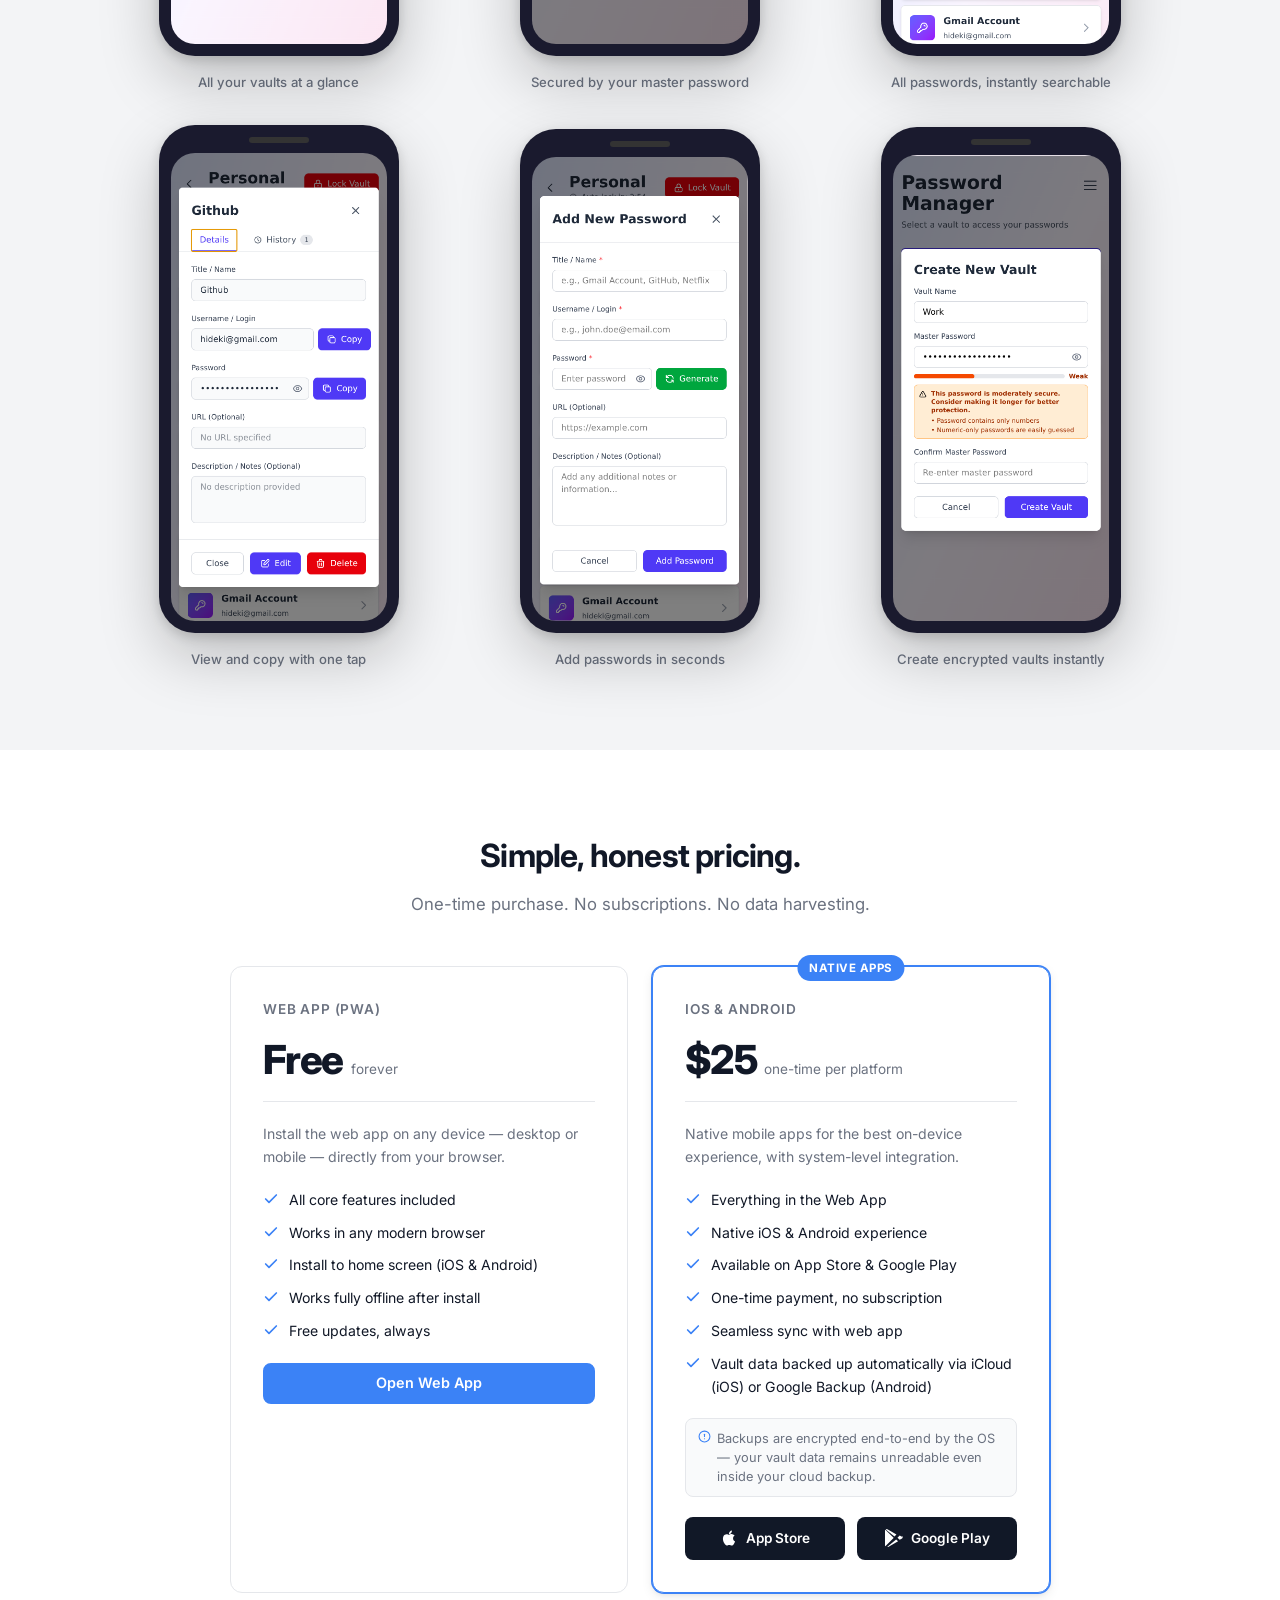
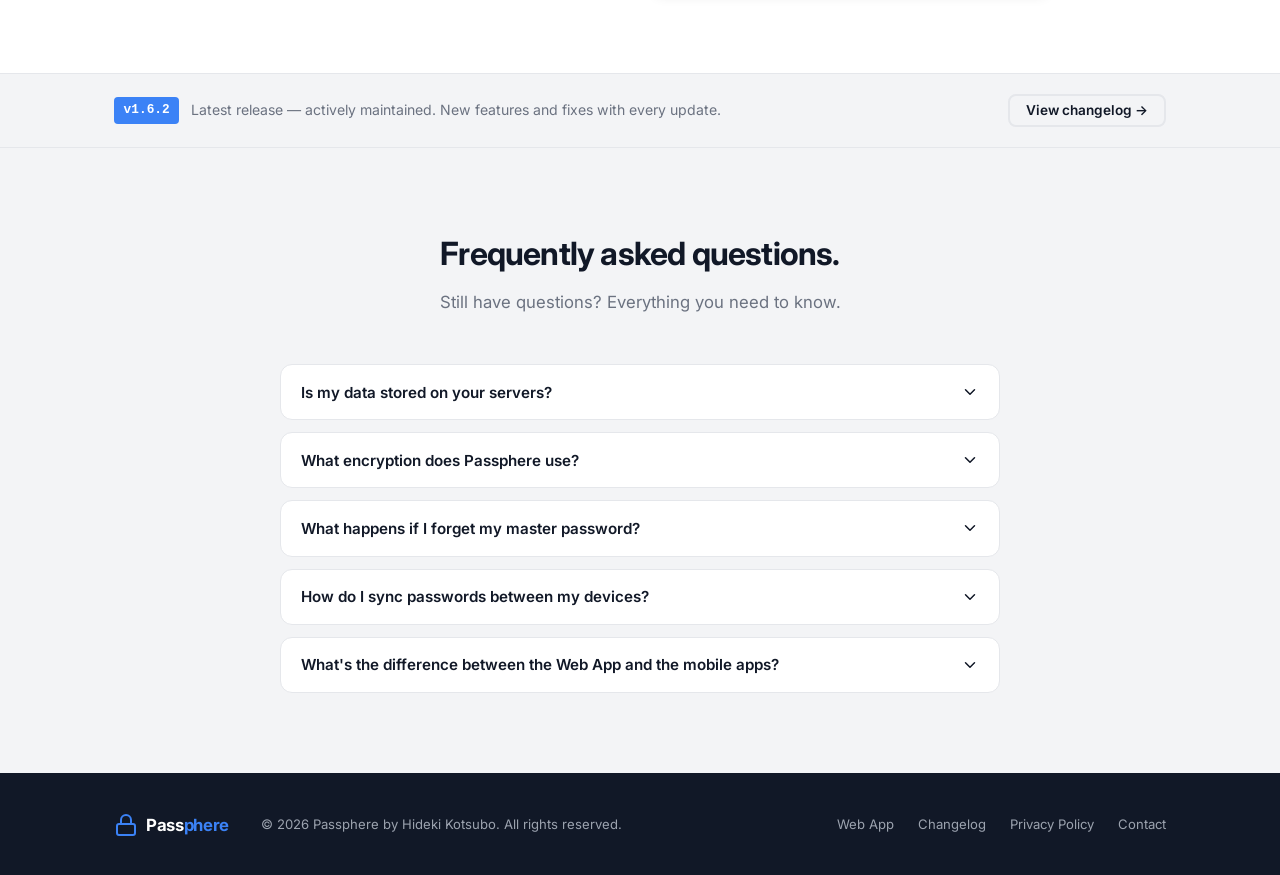
==== commit 77e92dd3: "Add v1.6.2 changelog entry and bump homepage banner Co-Authored-By: Claude Sonnet 5 <noreply@anthrop" ====
--- a/index.html
+++ b/index.html
@@ -498,7 +498,7 @@
     <section class="changelog-banner">
       <div class="container changelog-banner-inner">
         <div class="changelog-banner-text">
-          <span class="changelog-banner-version">v1.6.1</span>
+          <span class="changelog-banner-version">v1.6.2</span>
           <span class="changelog-banner-label">Latest release — actively maintained. New features and fixes with every update.</span>
         </div>
         <a href="changelog.html" class="btn btn-outline btn-sm">View changelog &rarr;</a>
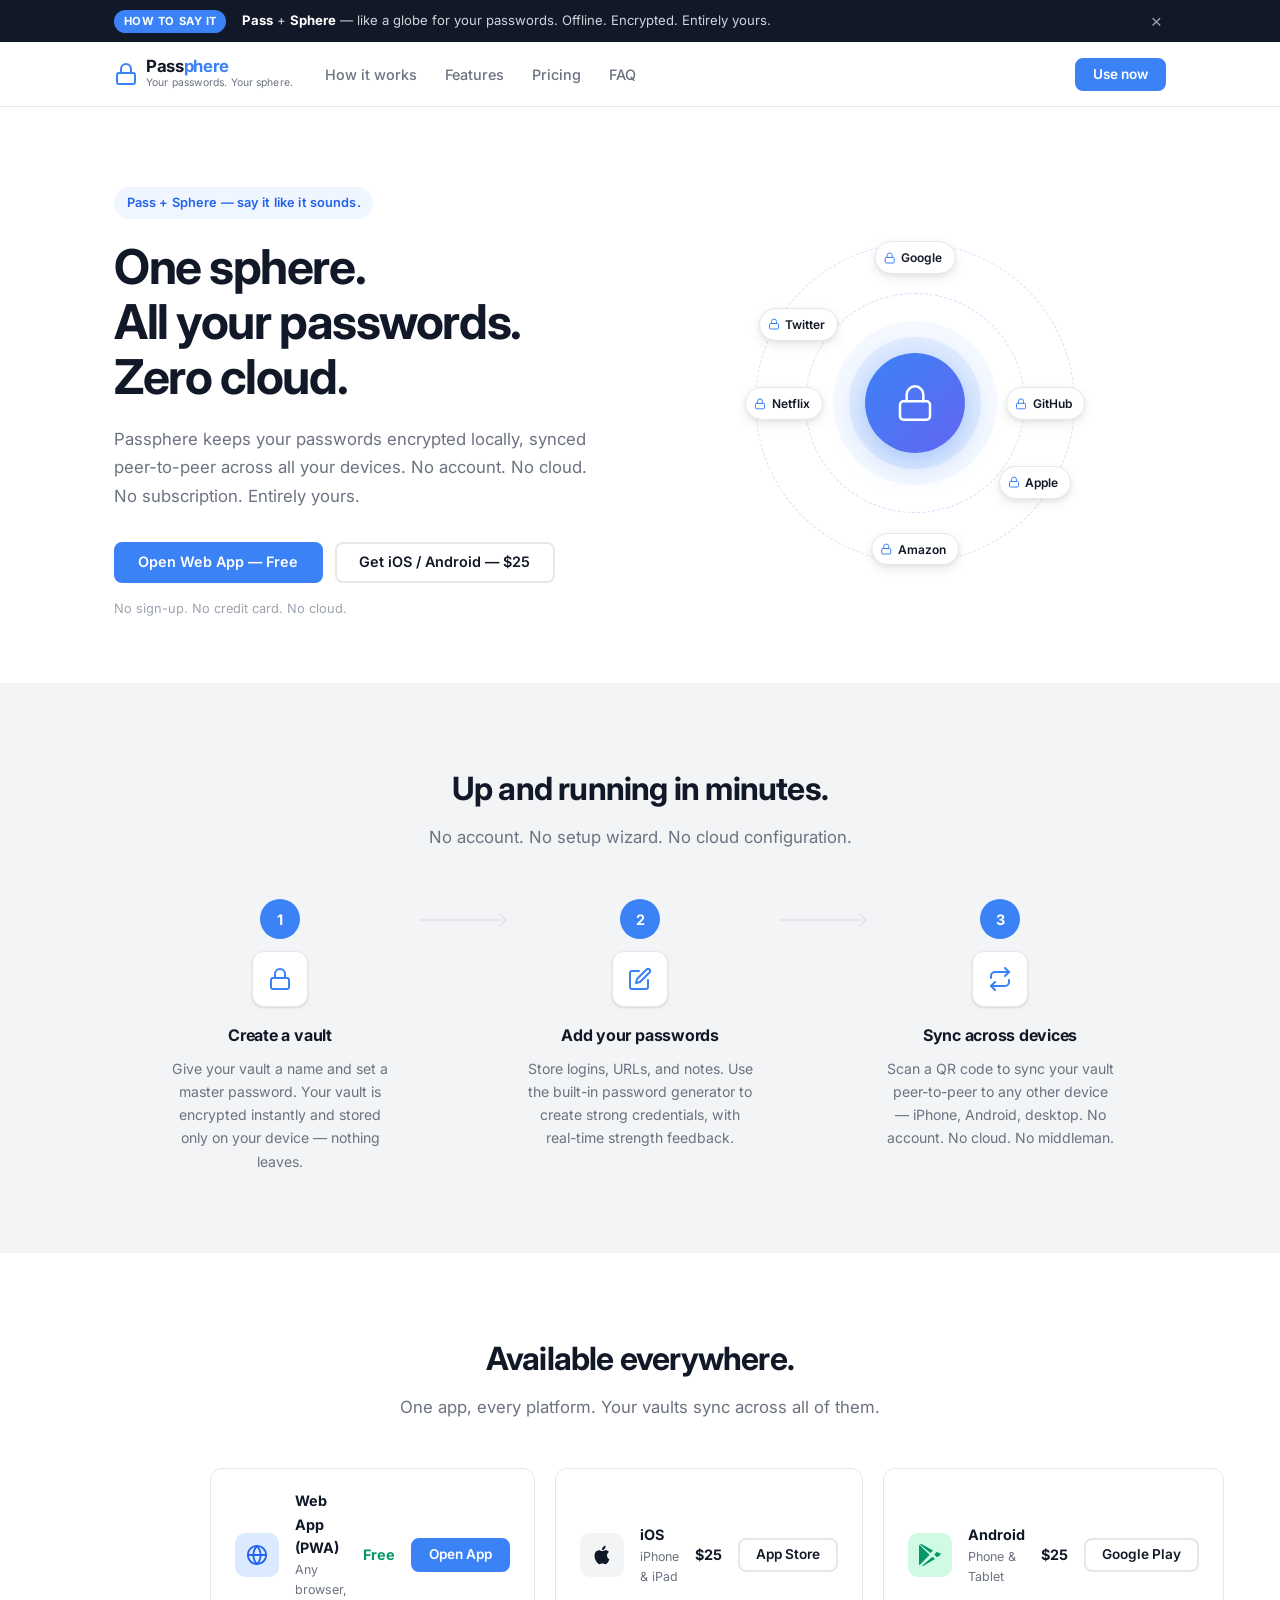
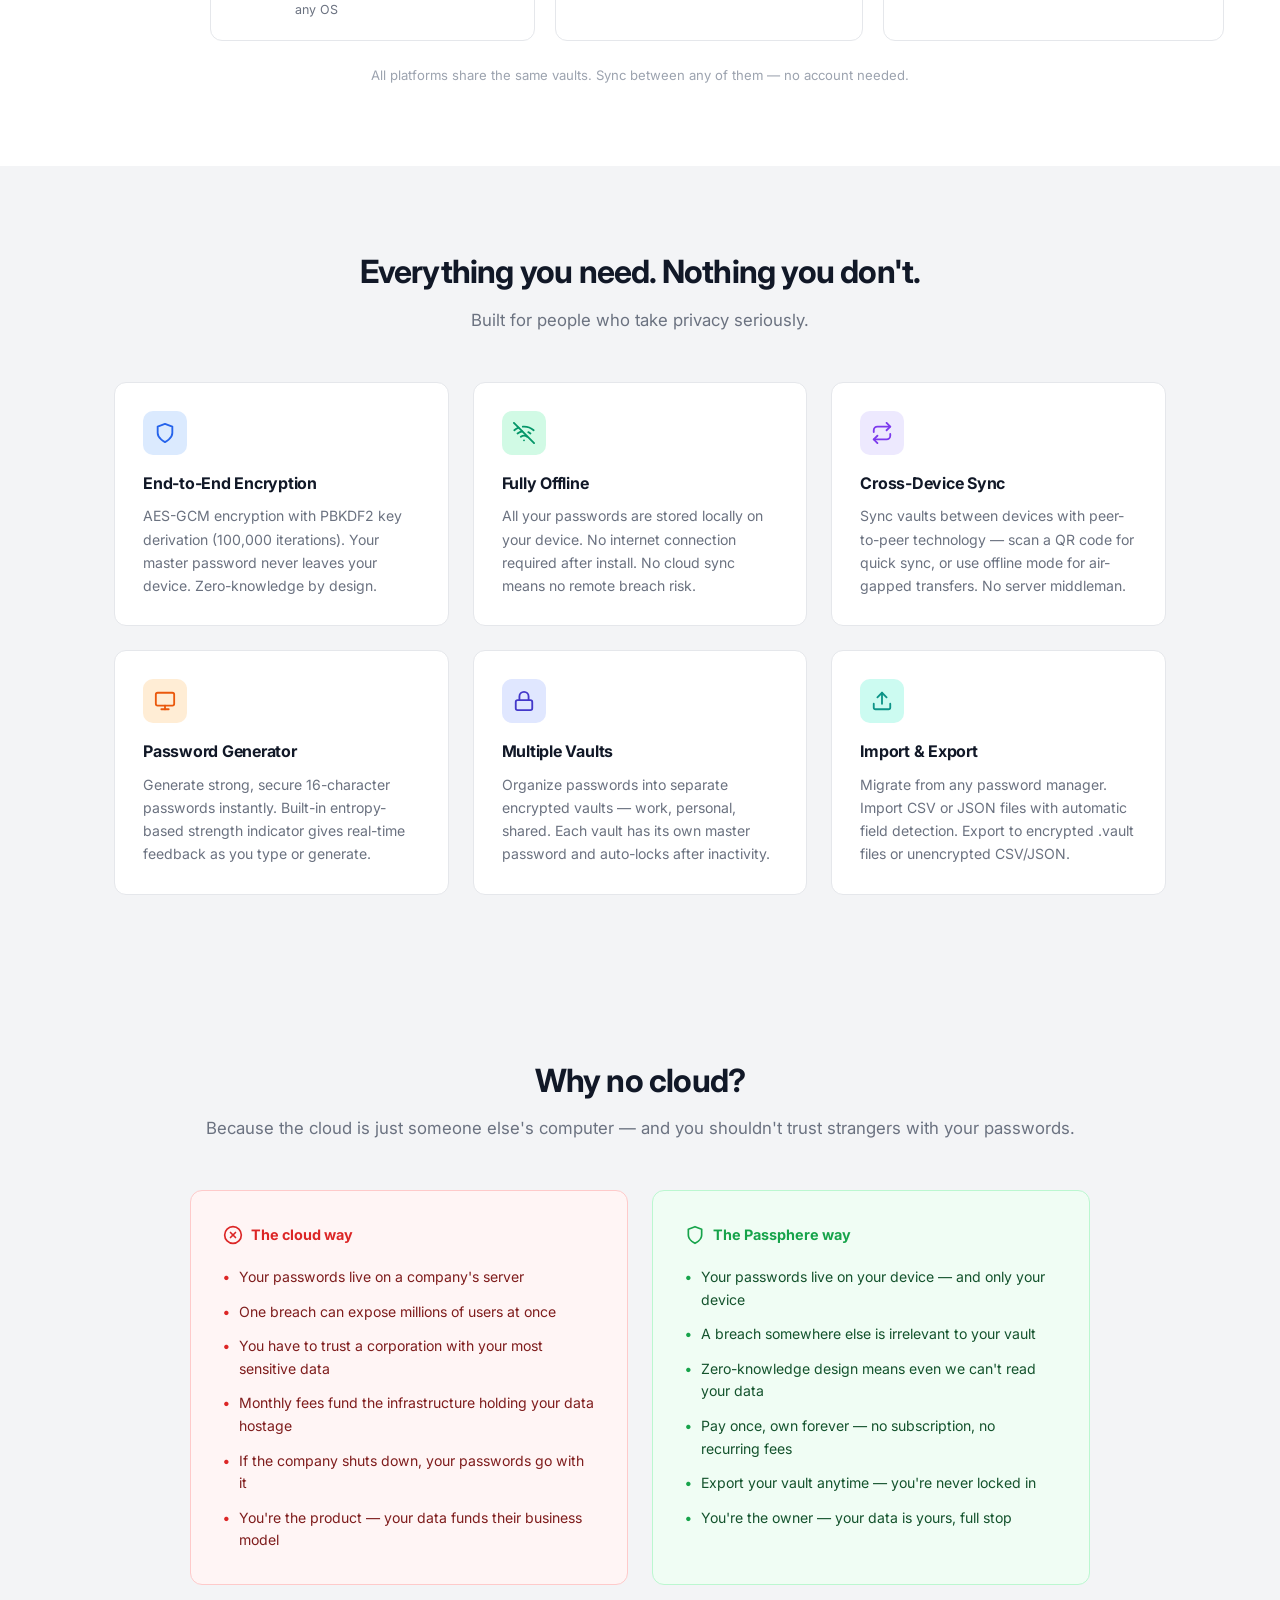
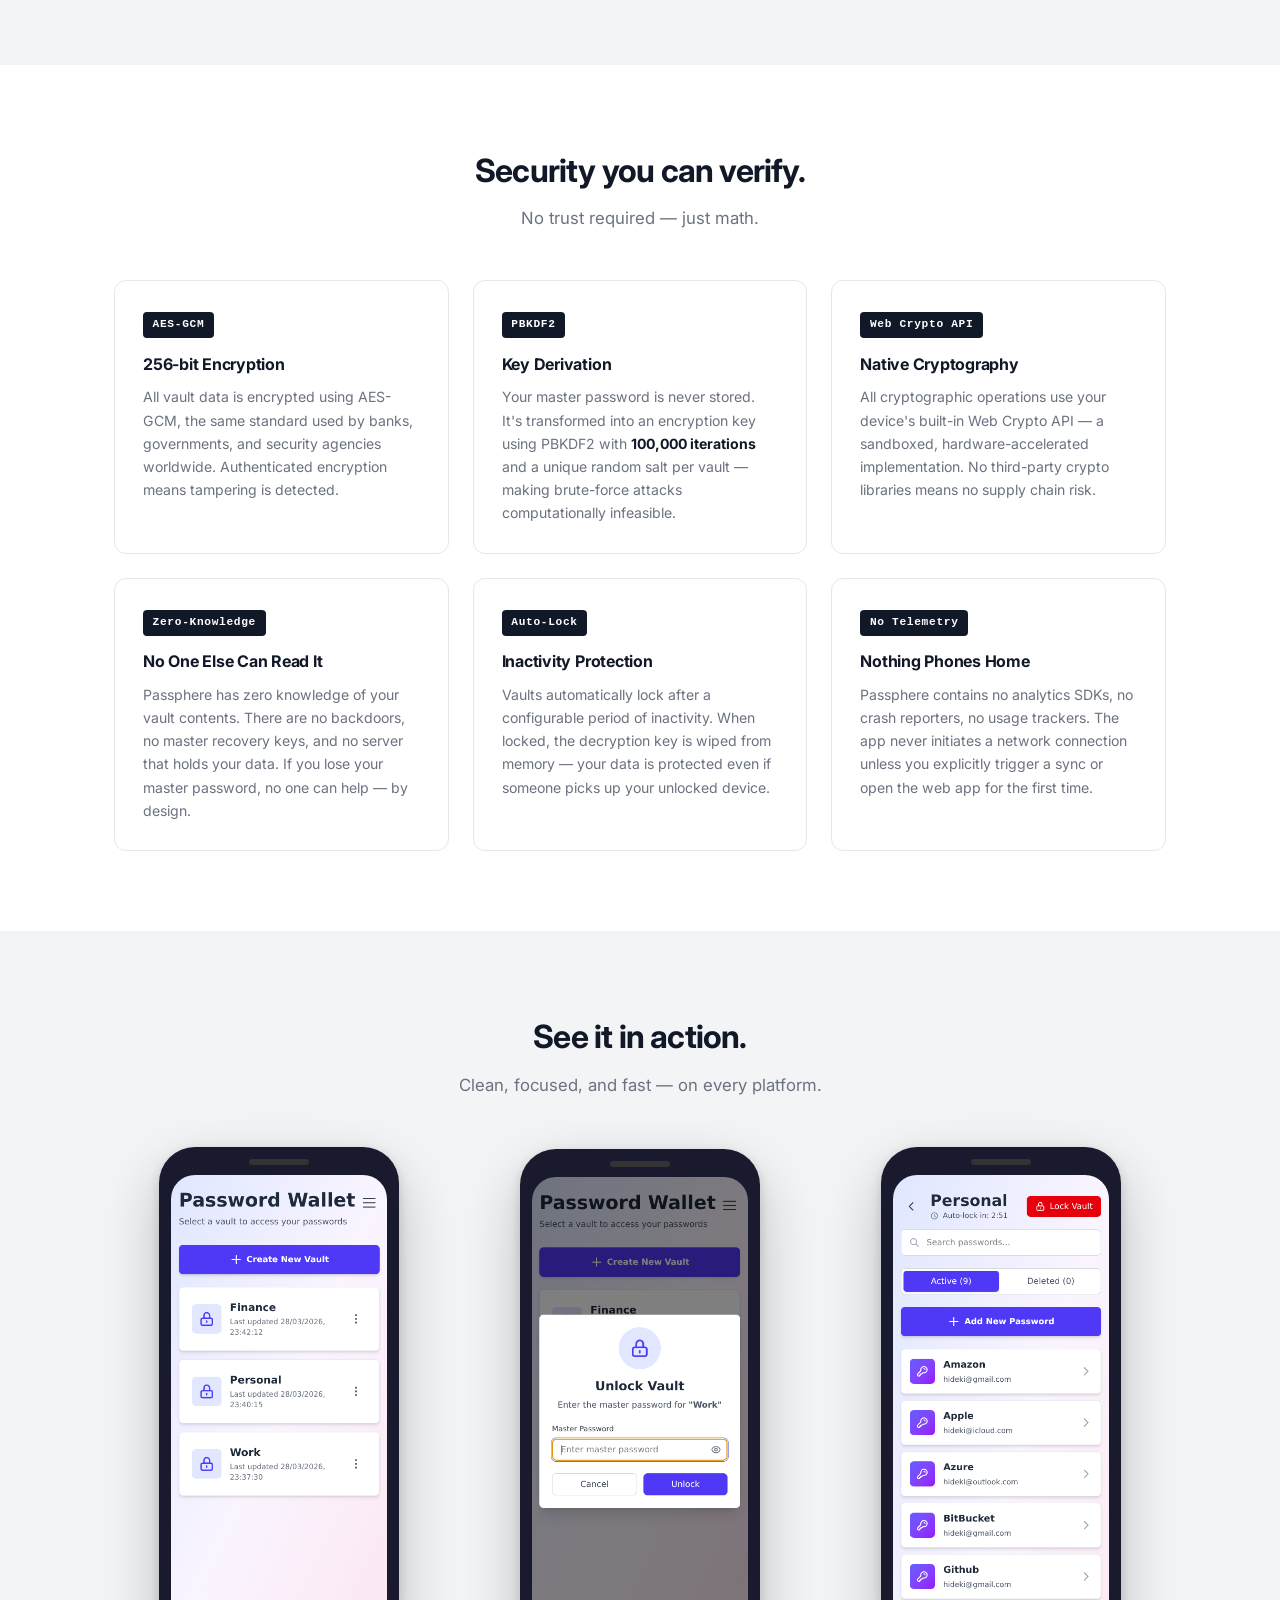
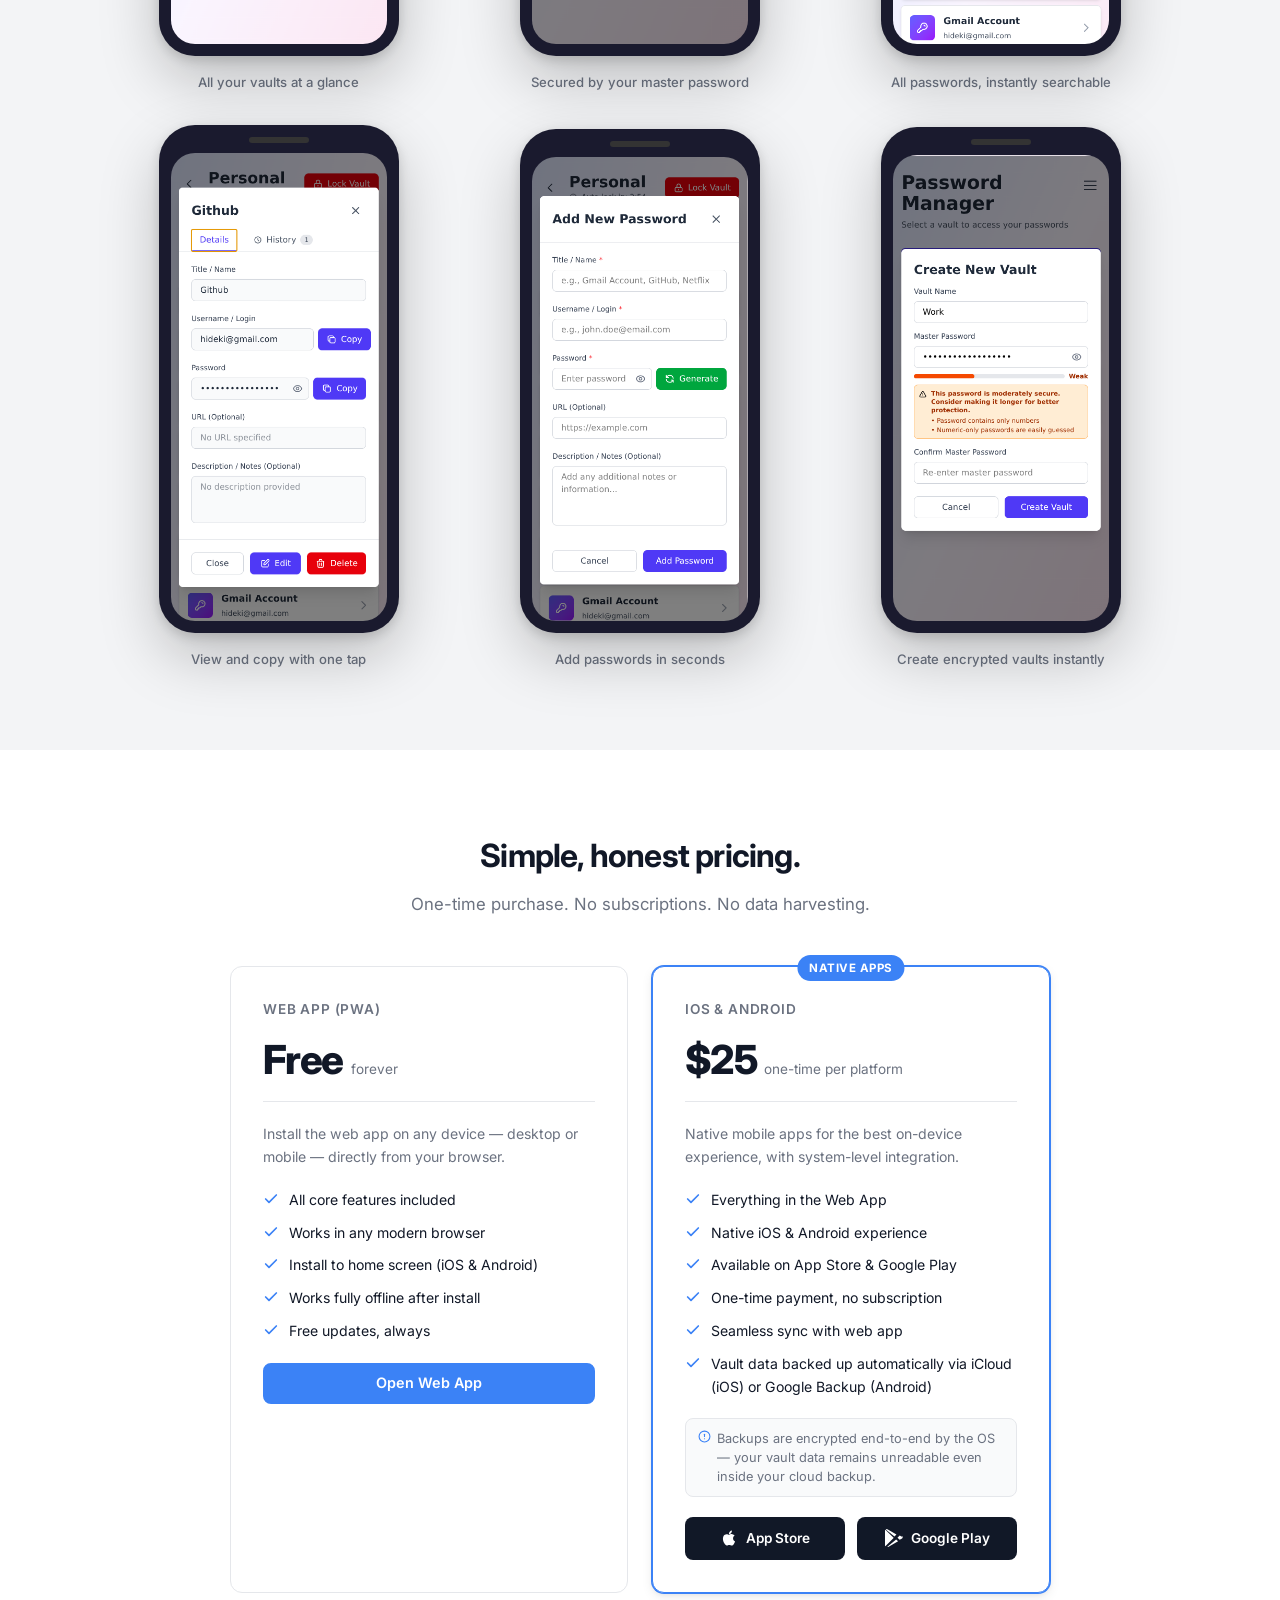
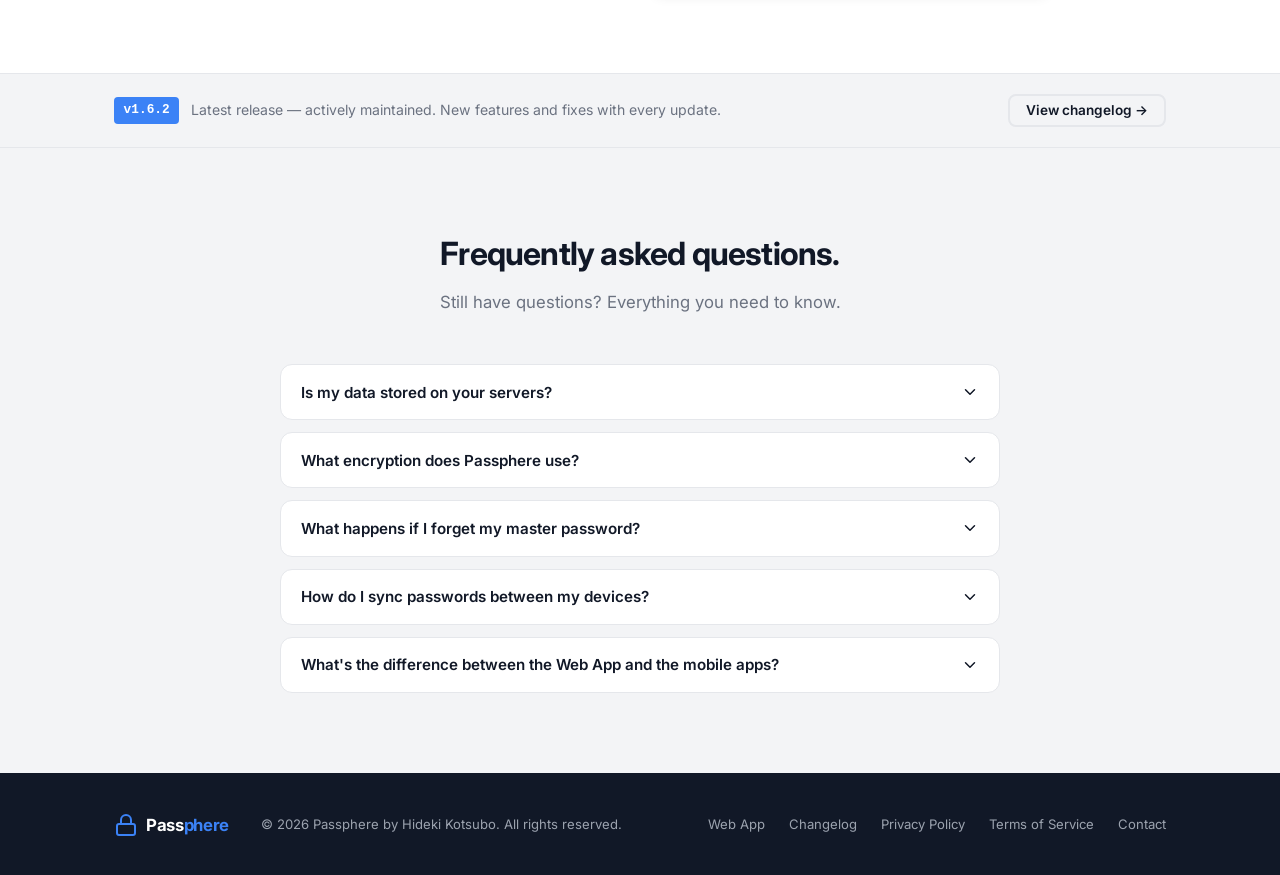
==== commit 2163fffc: "Merge branch 'add-terms-of-service'" ====
--- a/index.html
+++ b/index.html
@@ -582,6 +582,7 @@
         <a href="https://pwa.passphere.app" target="_blank" rel="noopener">Web App</a>
         <a href="changelog.html">Changelog</a>
         <a href="privacy.html">Privacy Policy</a>
+        <a href="terms.html">Terms of Service</a>
         <a href="#">Contact</a>
       </nav>
     </div>
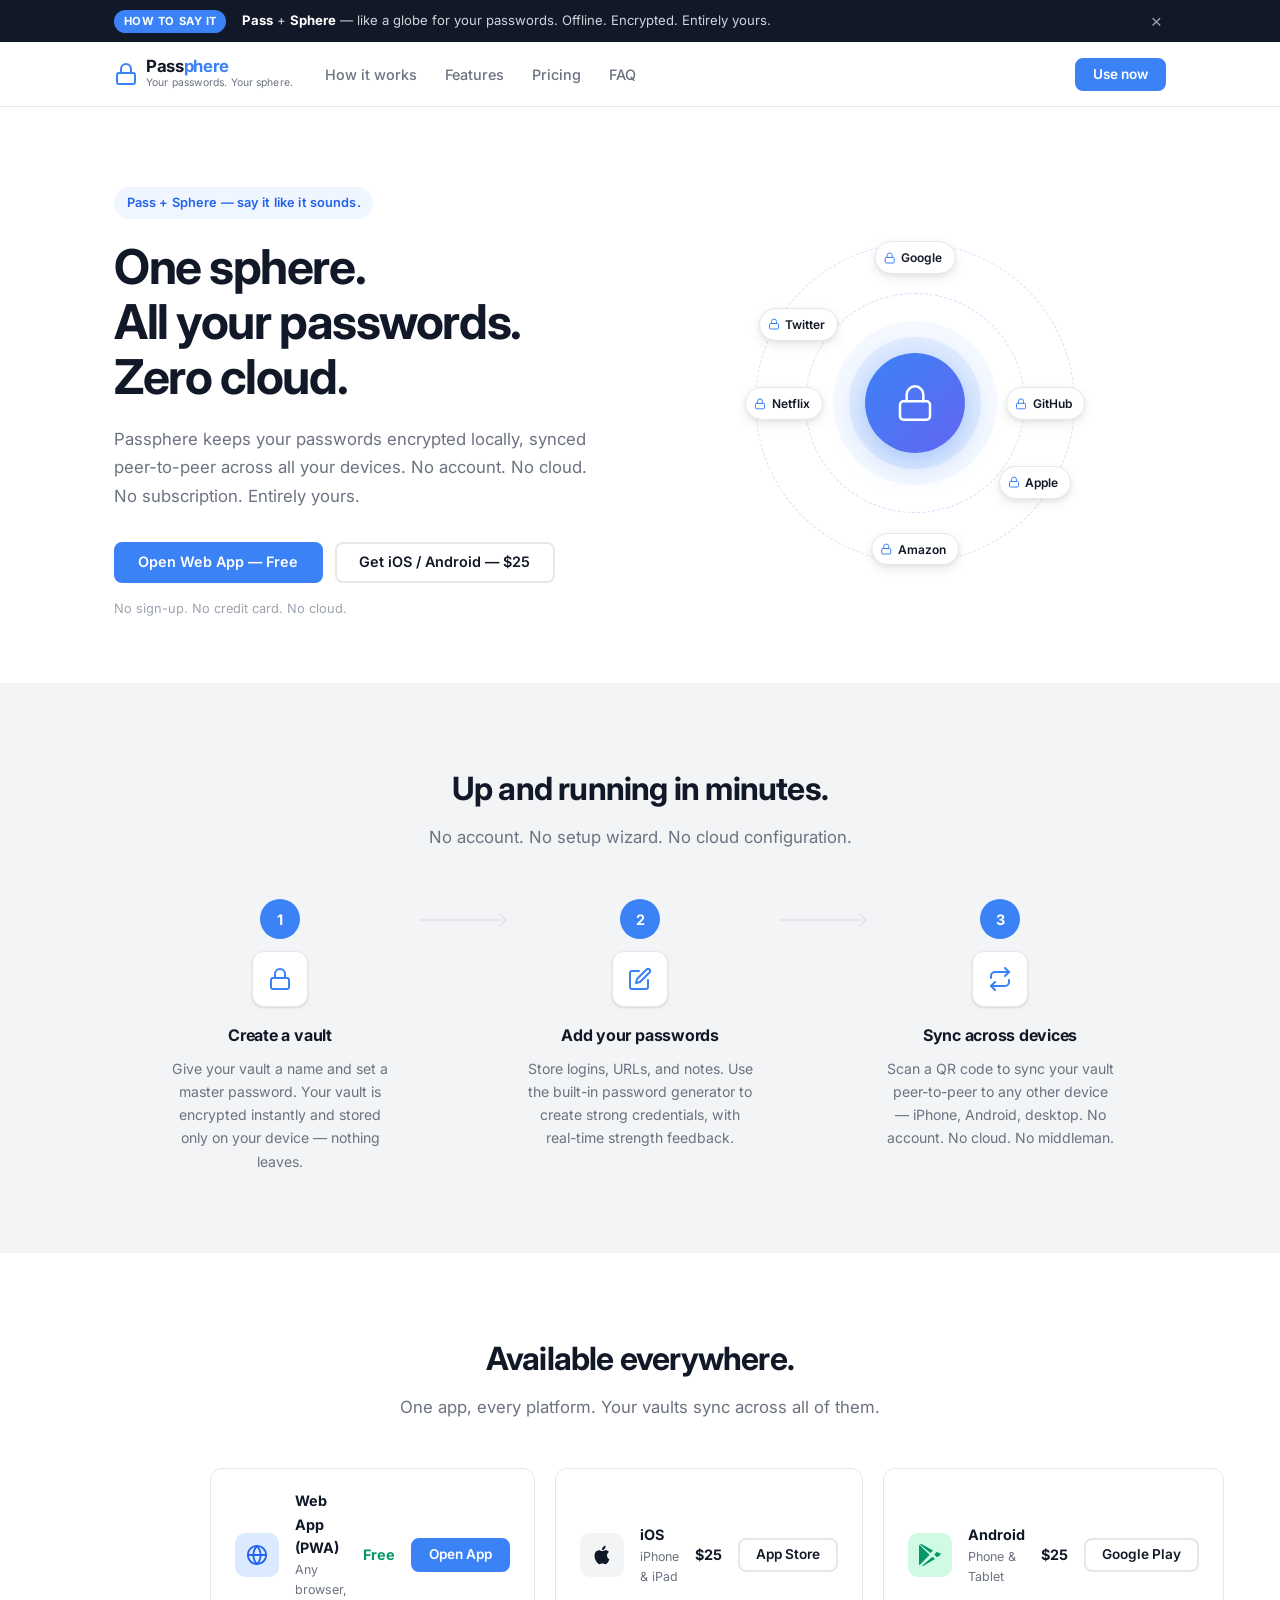
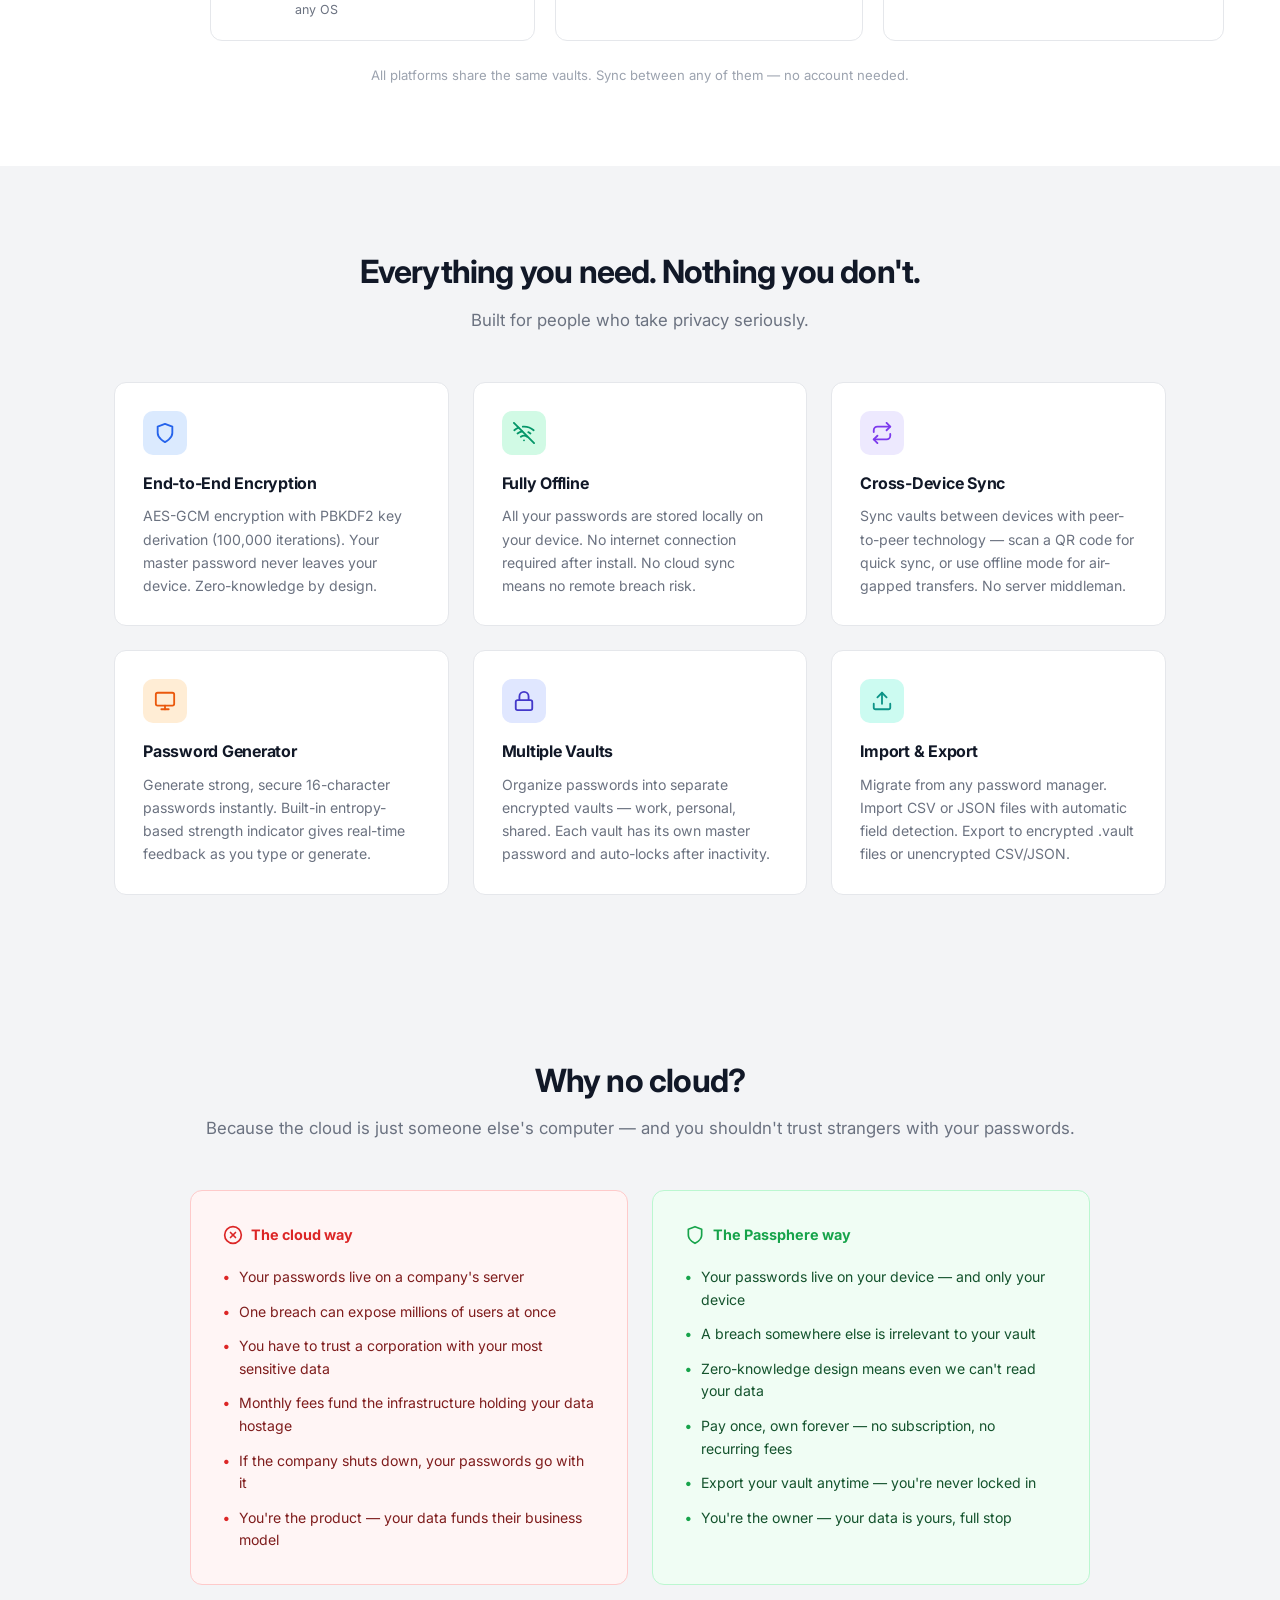
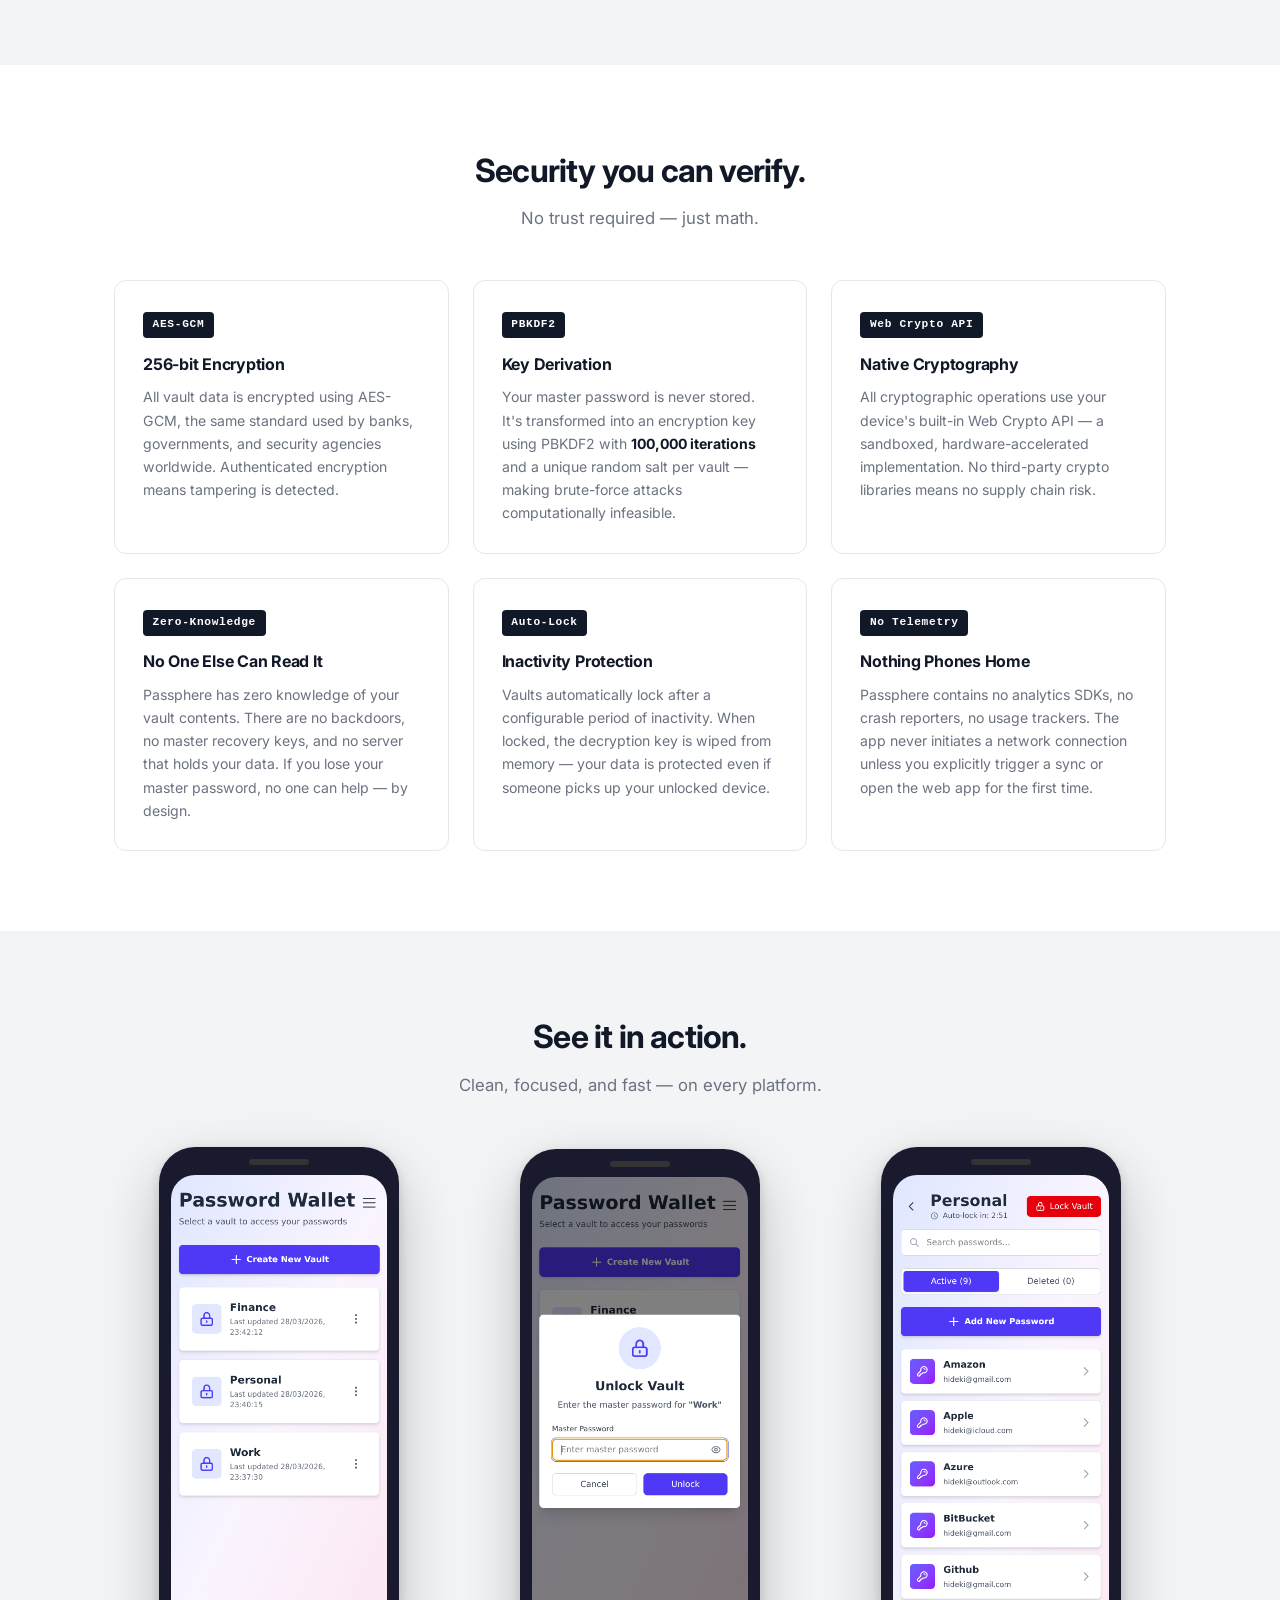
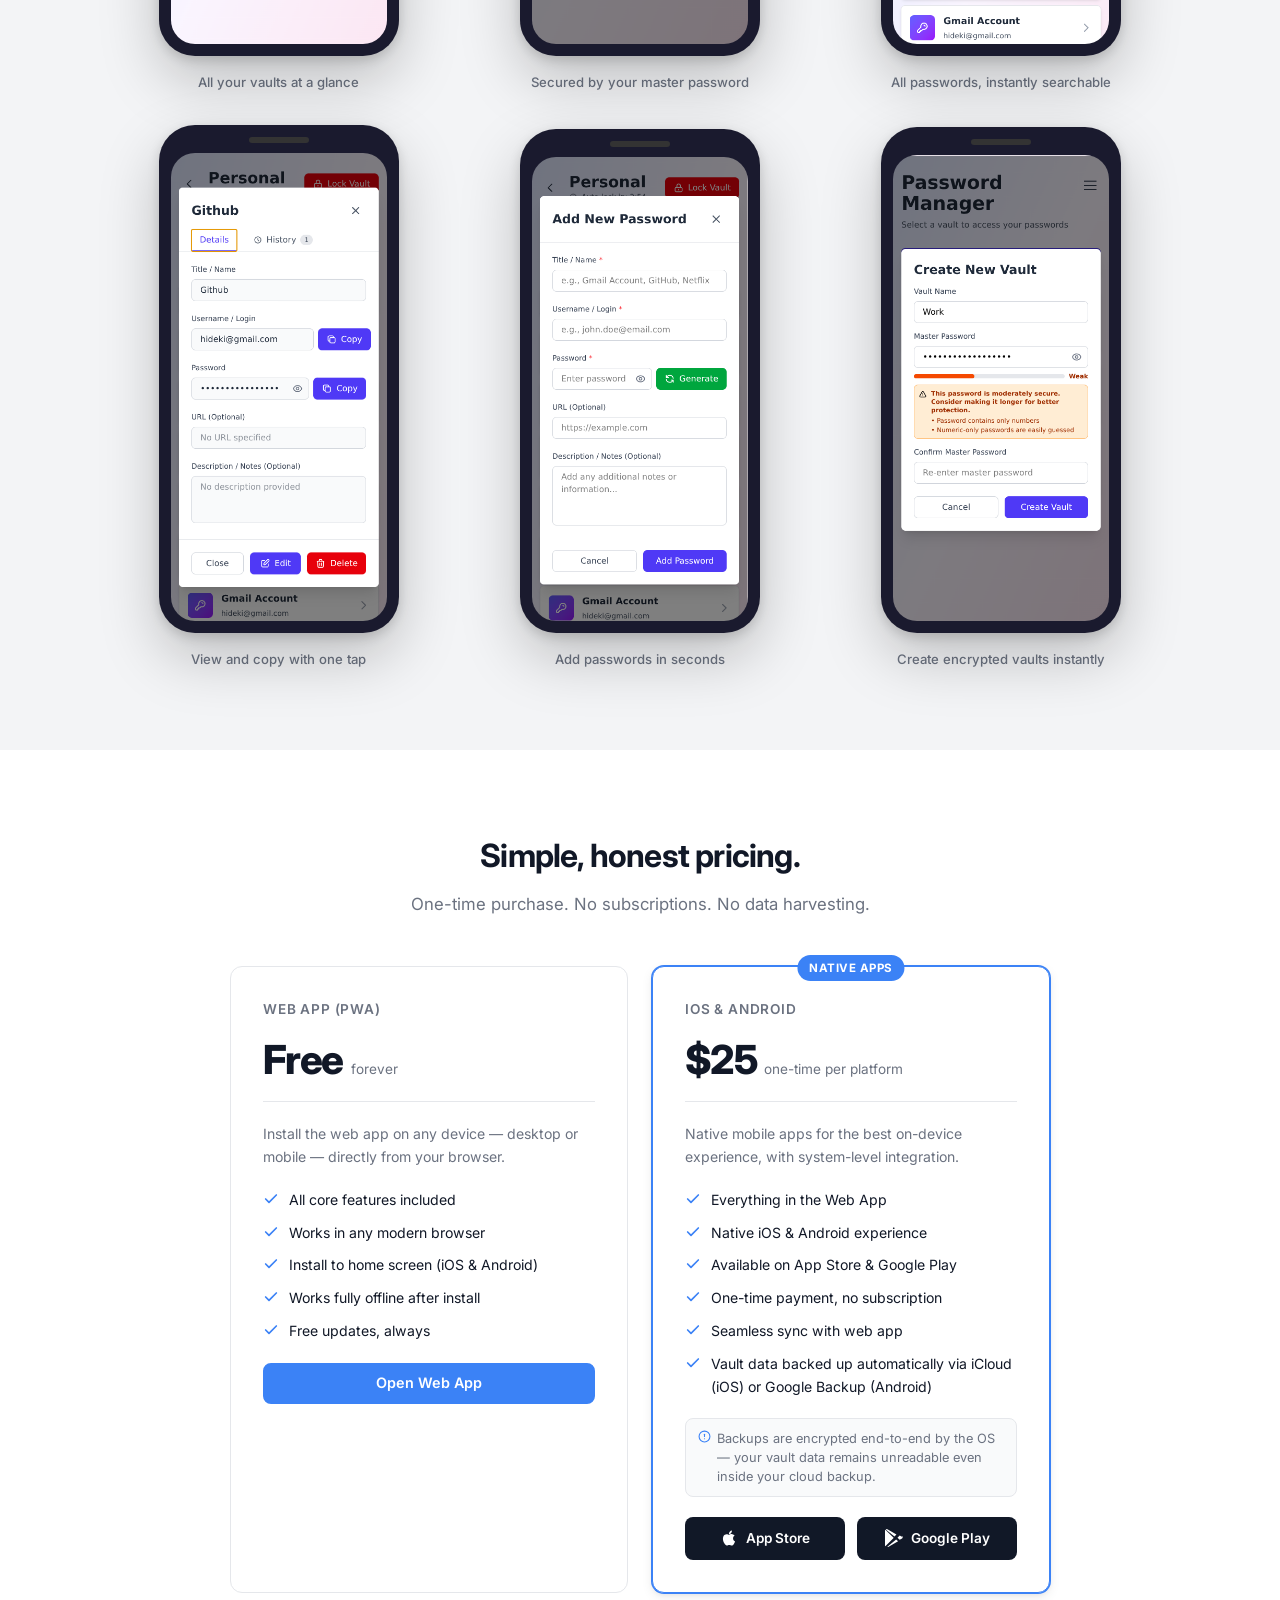
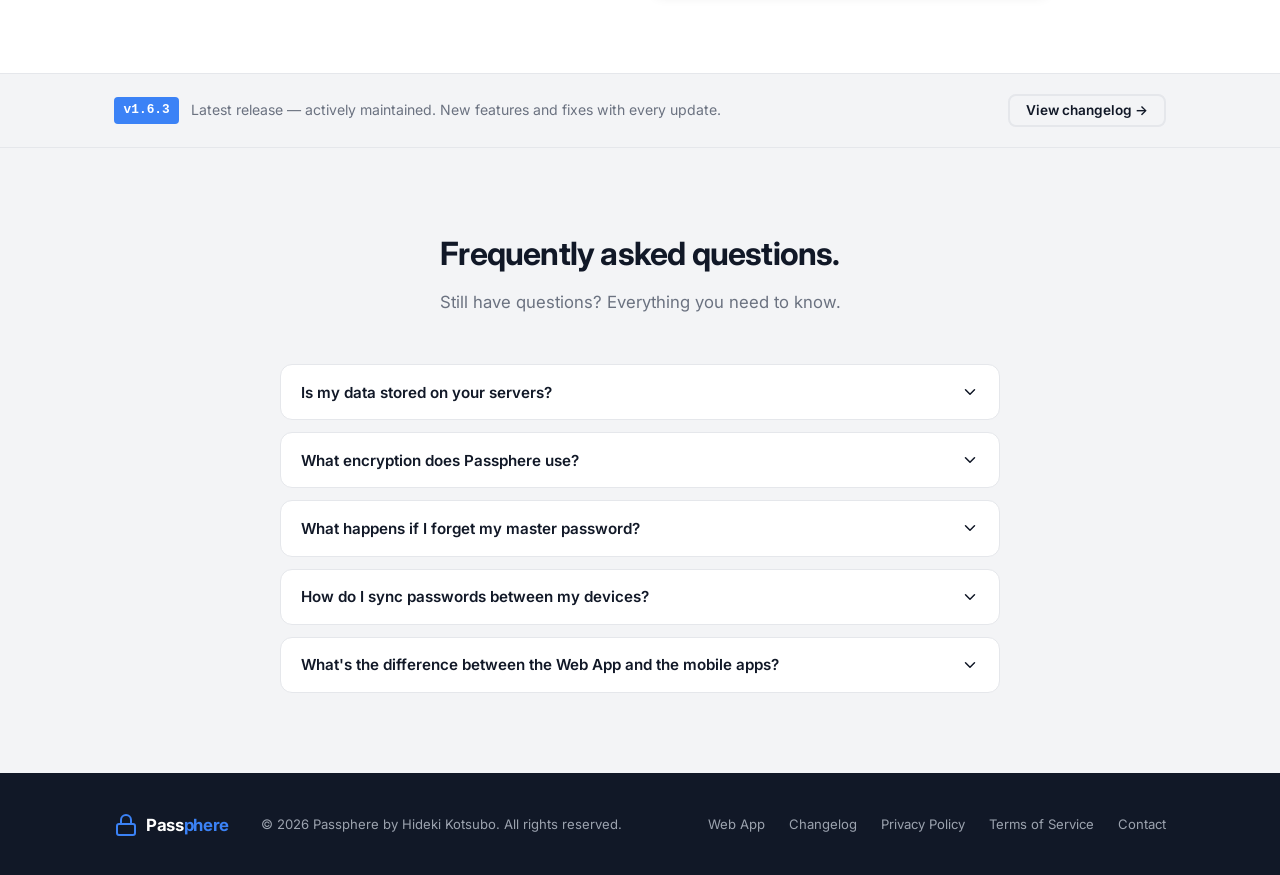
==== commit 2b34719f: "Changelog: v1.6.3 (iOS launch crash fix) Co-Authored-By: Claude Opus 5.5 <noreply@anthropic.com>" ====
--- a/index.html
+++ b/index.html
@@ -498,7 +498,7 @@
     <section class="changelog-banner">
       <div class="container changelog-banner-inner">
         <div class="changelog-banner-text">
-          <span class="changelog-banner-version">v1.6.2</span>
+          <span class="changelog-banner-version">v1.6.3</span>
           <span class="changelog-banner-label">Latest release — actively maintained. New features and fixes with every update.</span>
         </div>
         <a href="changelog.html" class="btn btn-outline btn-sm">View changelog &rarr;</a>
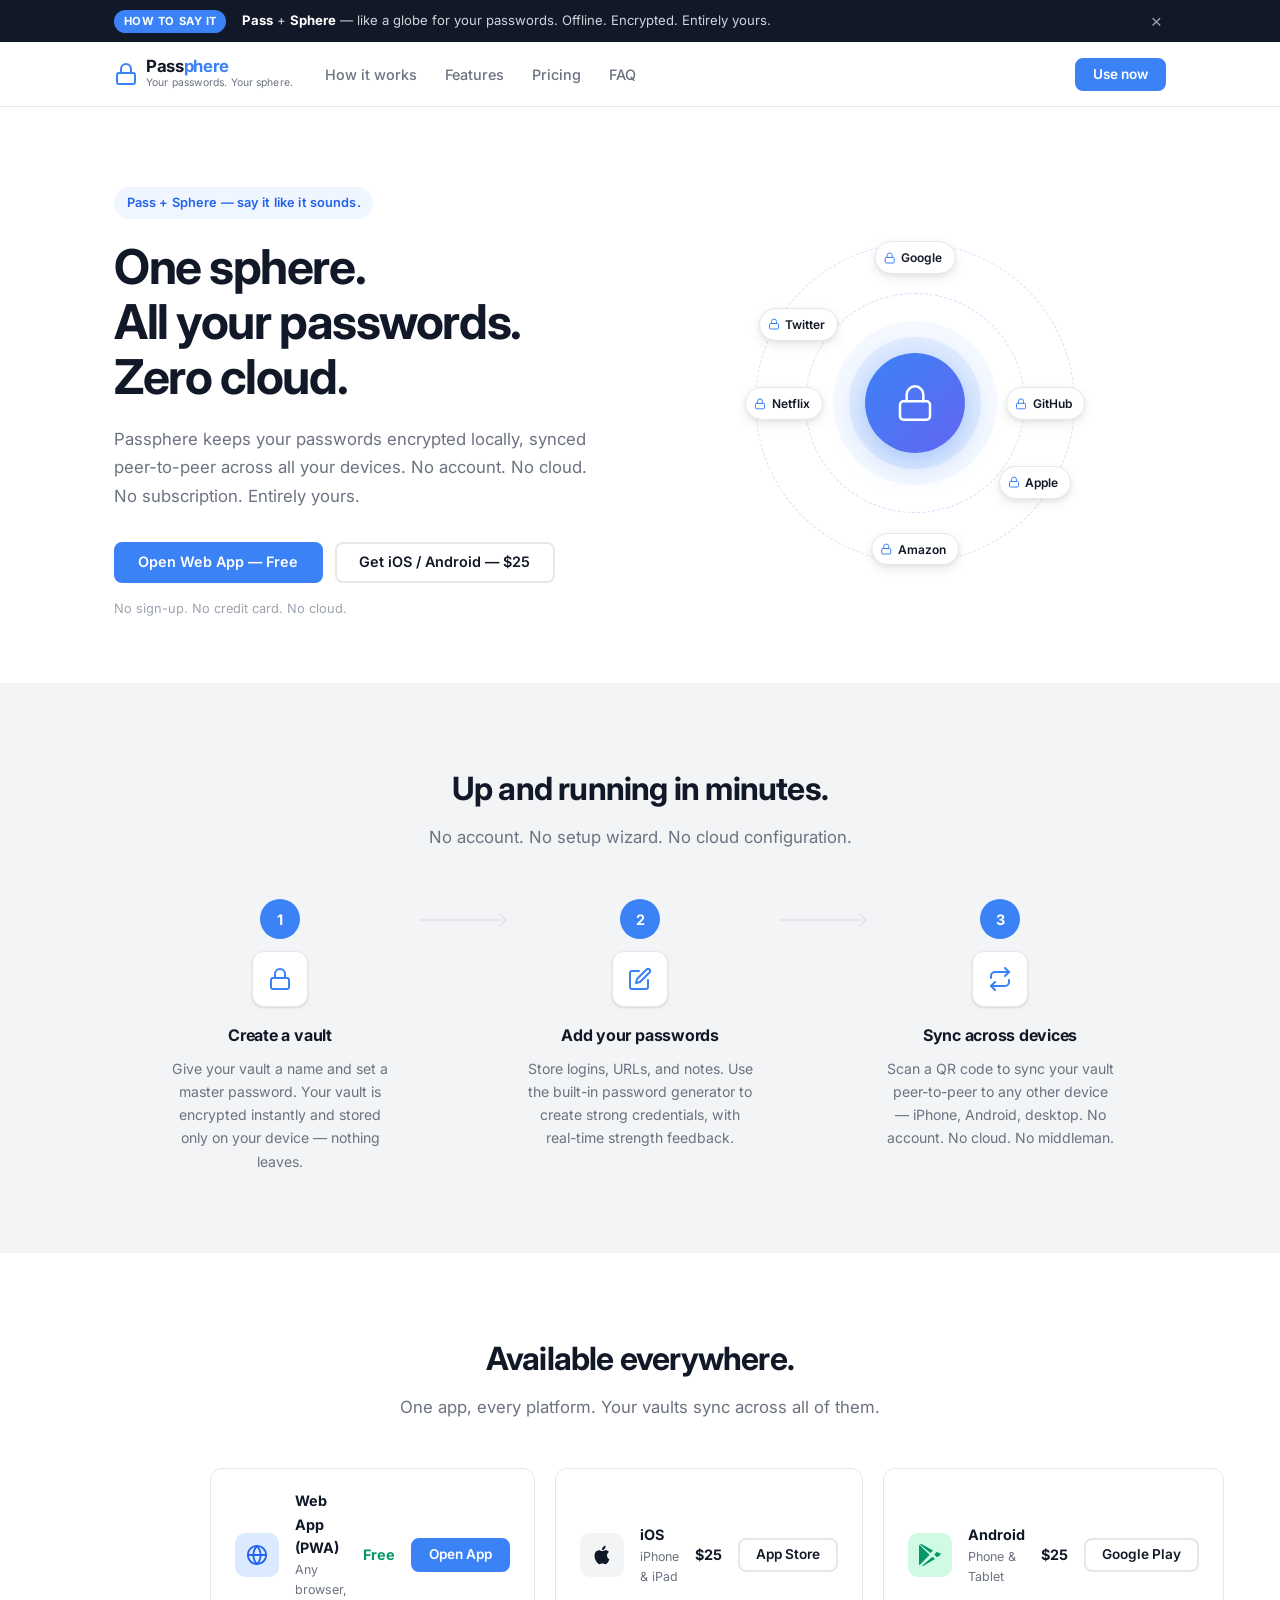
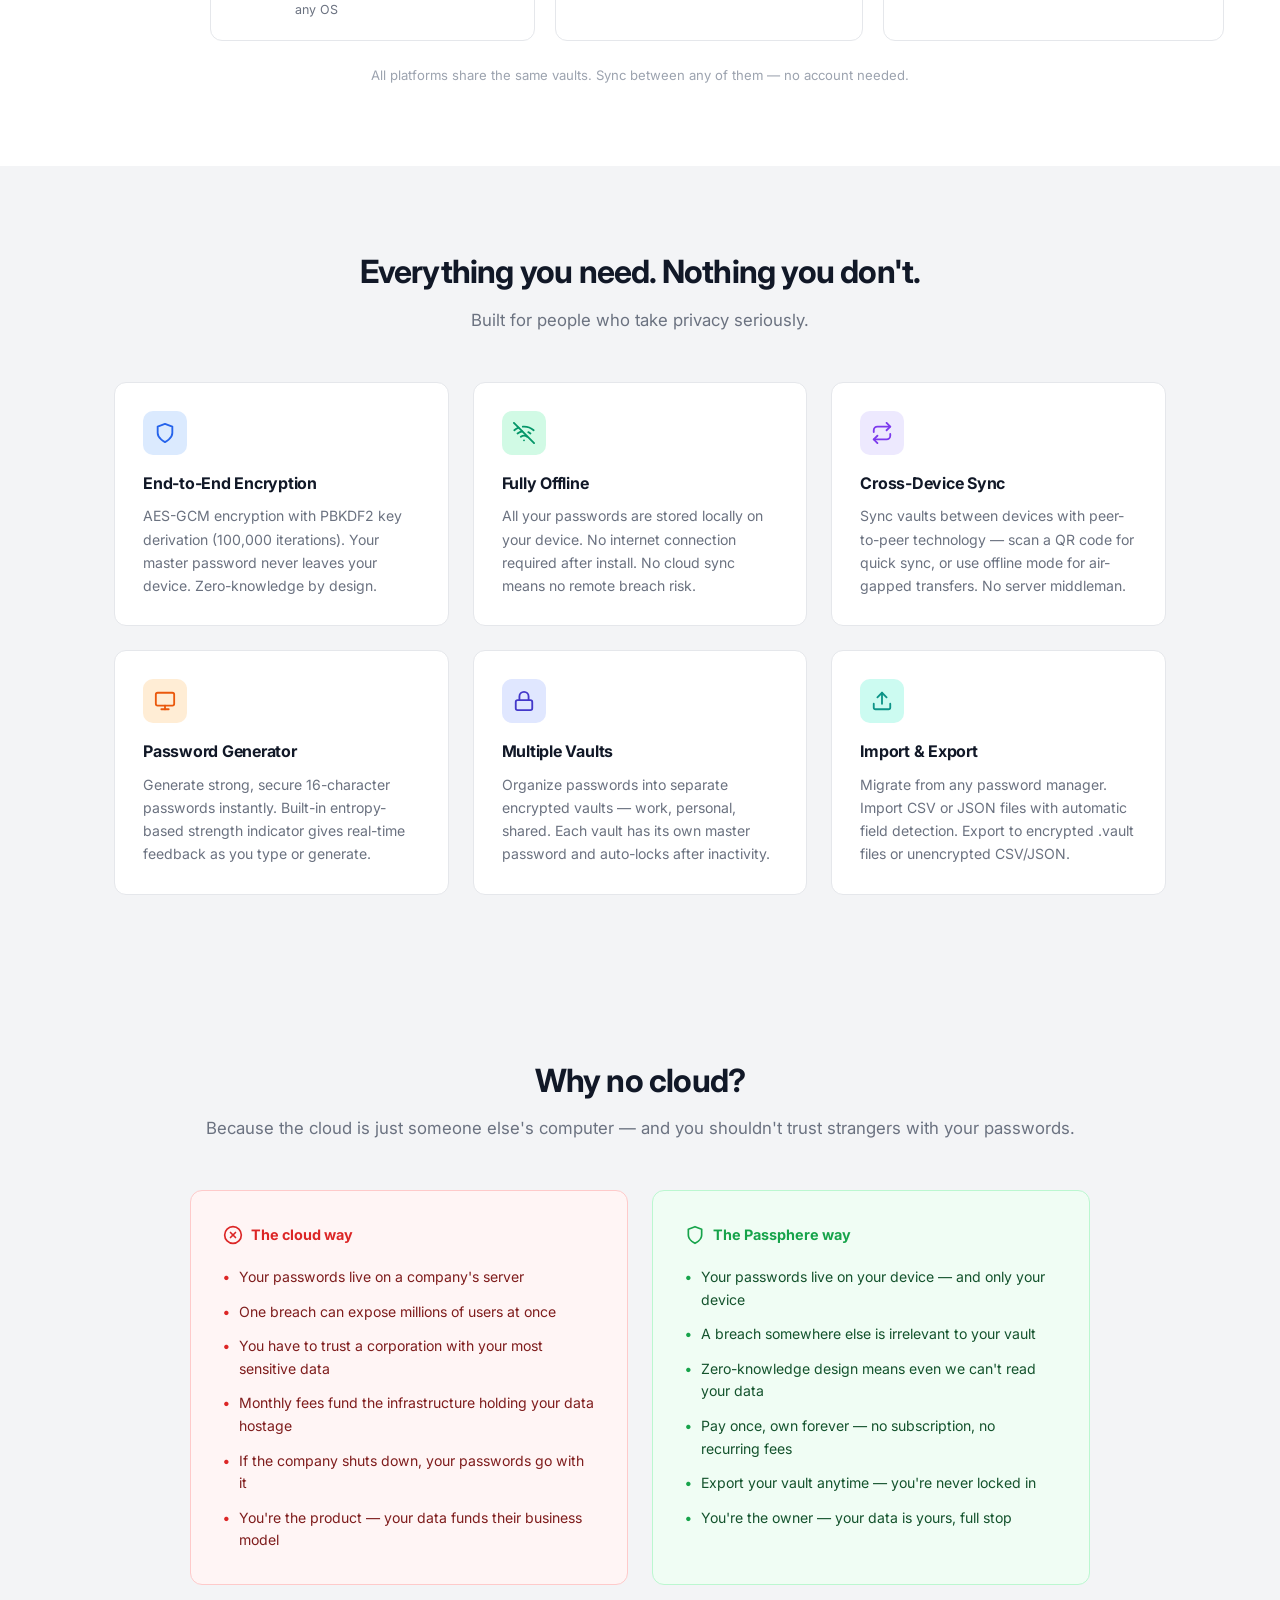
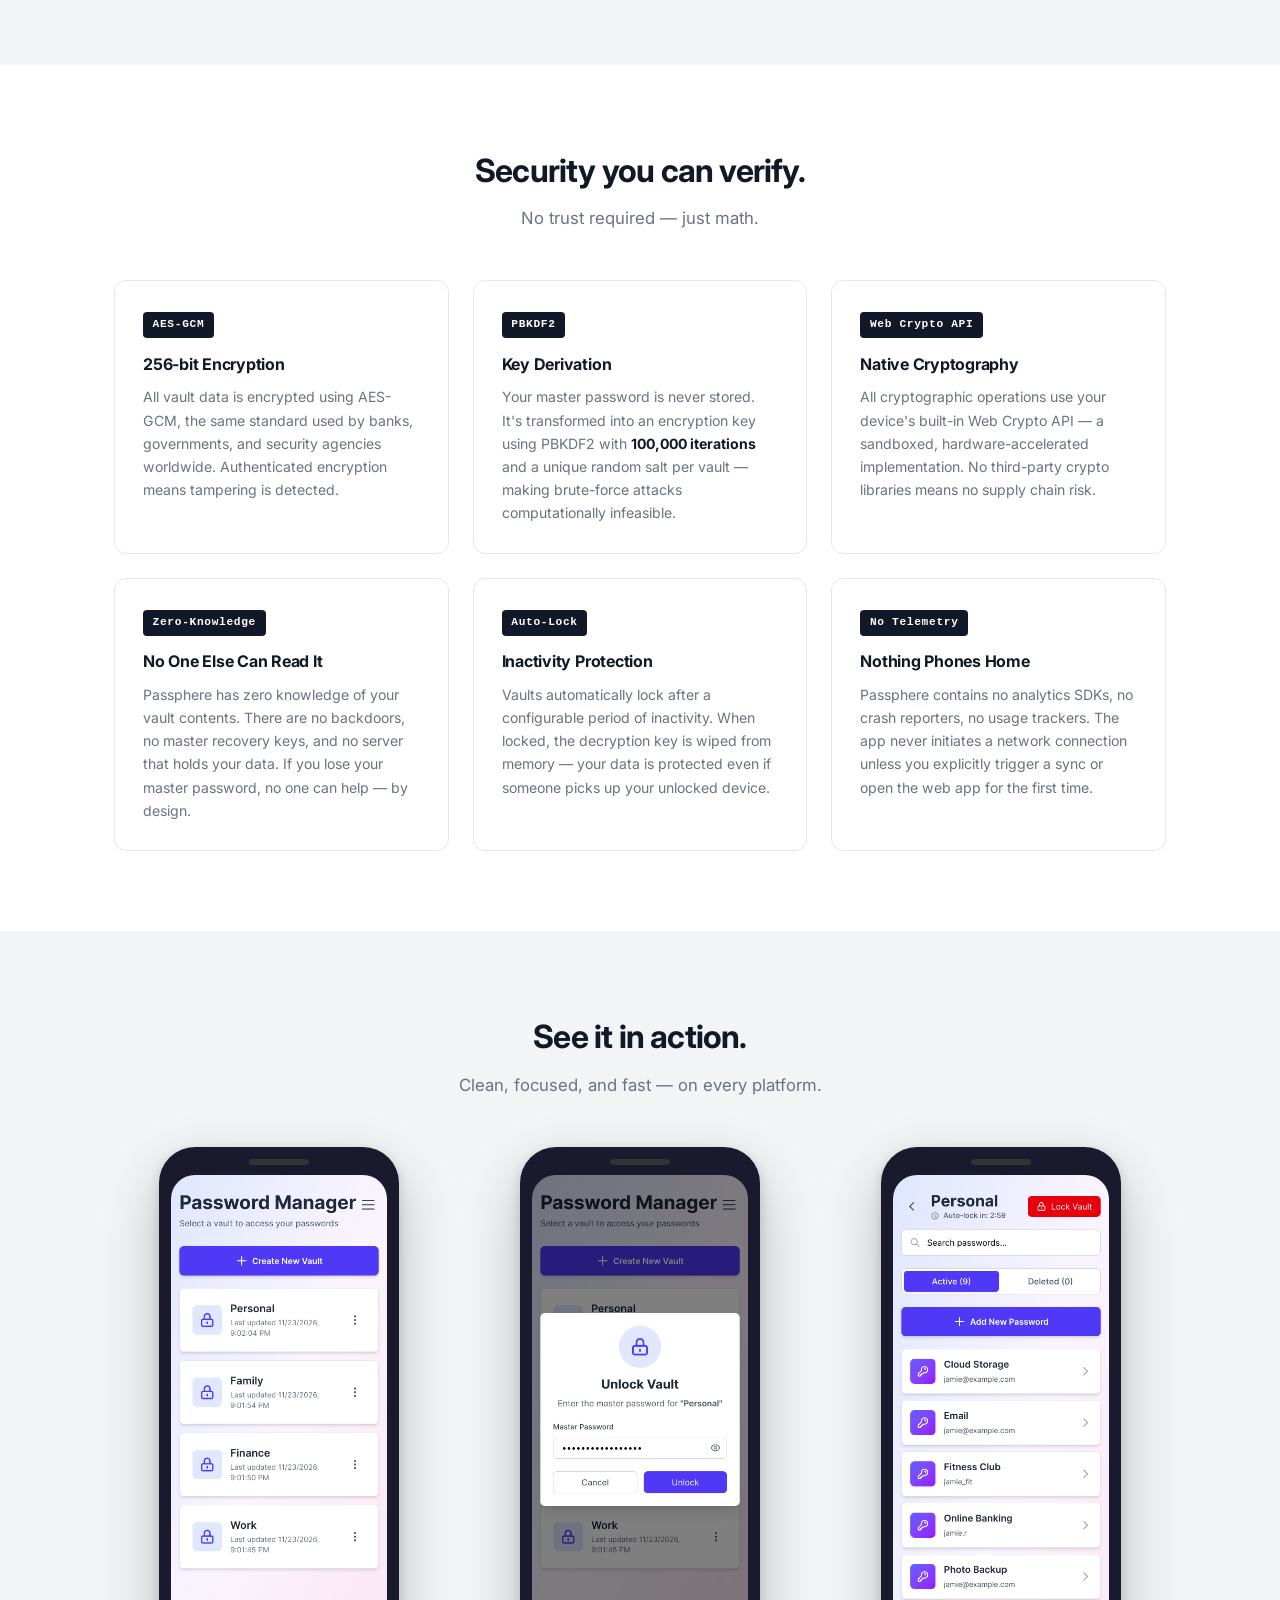
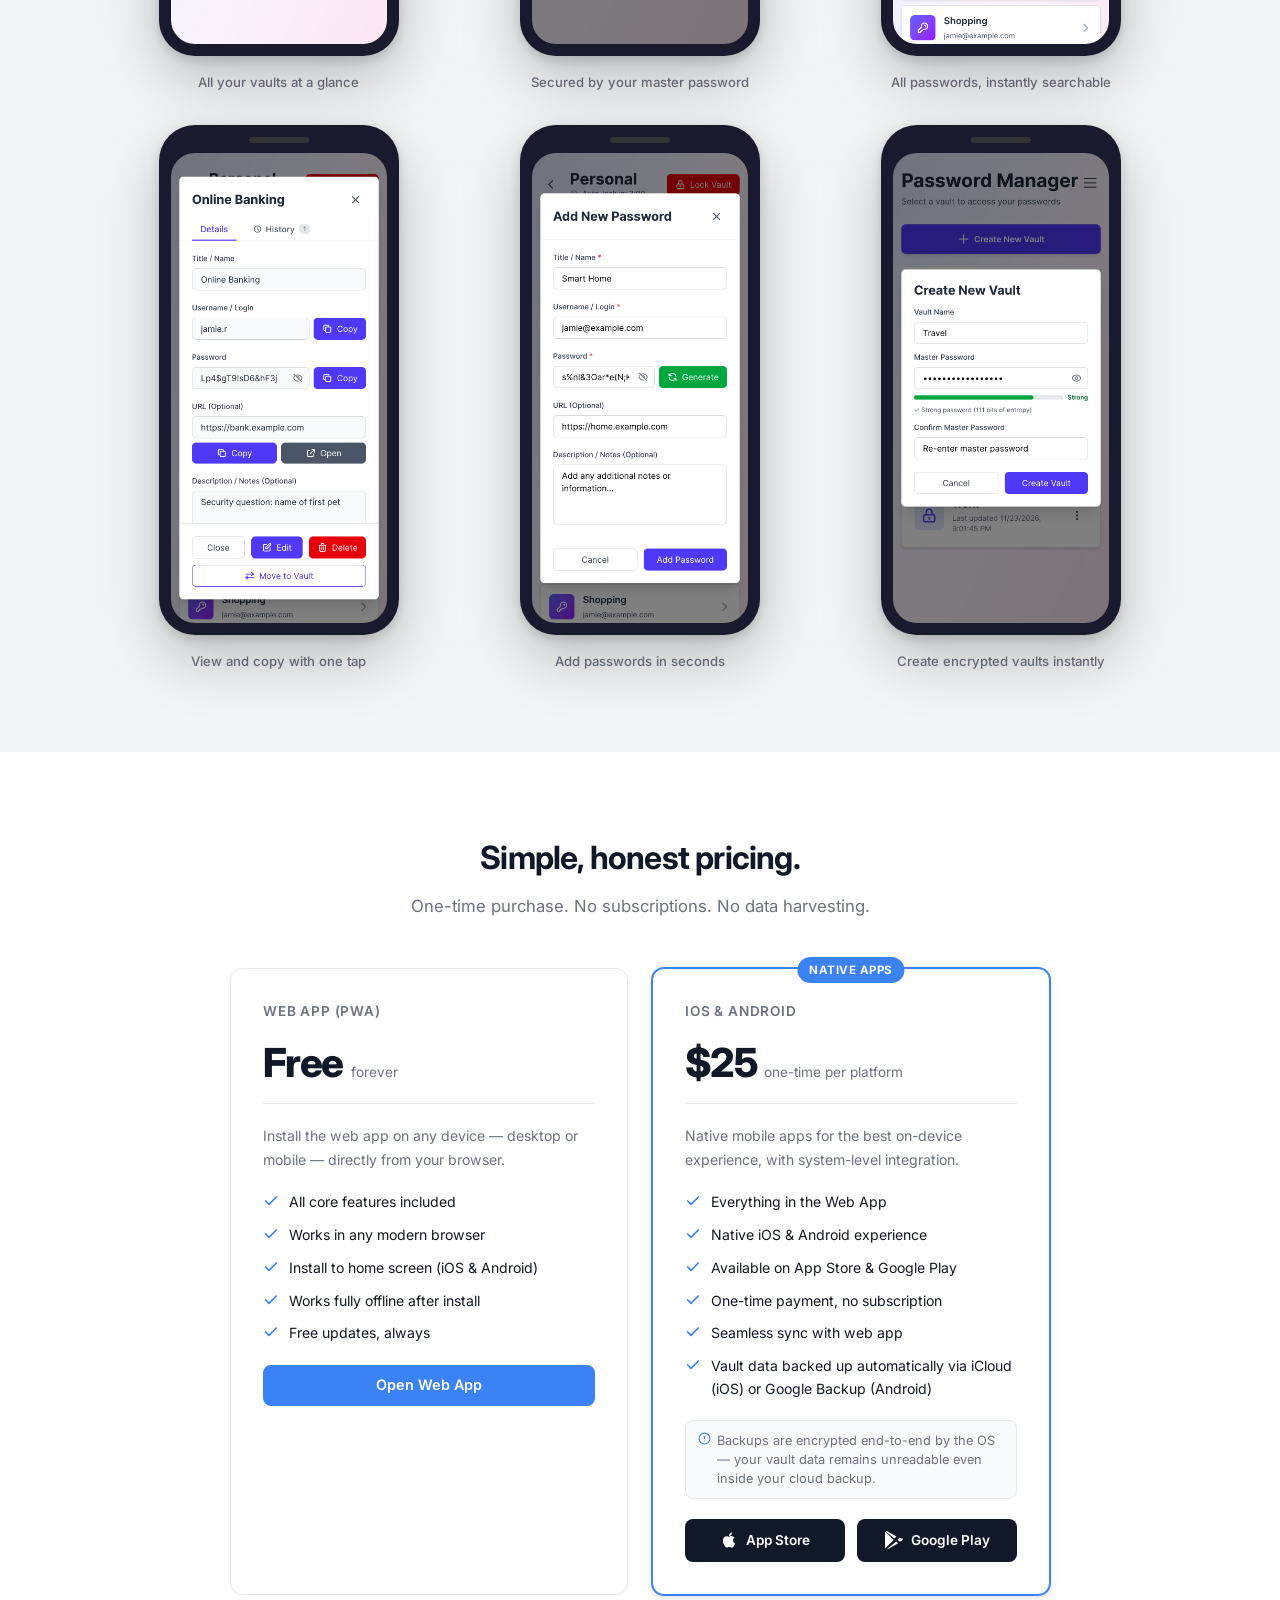
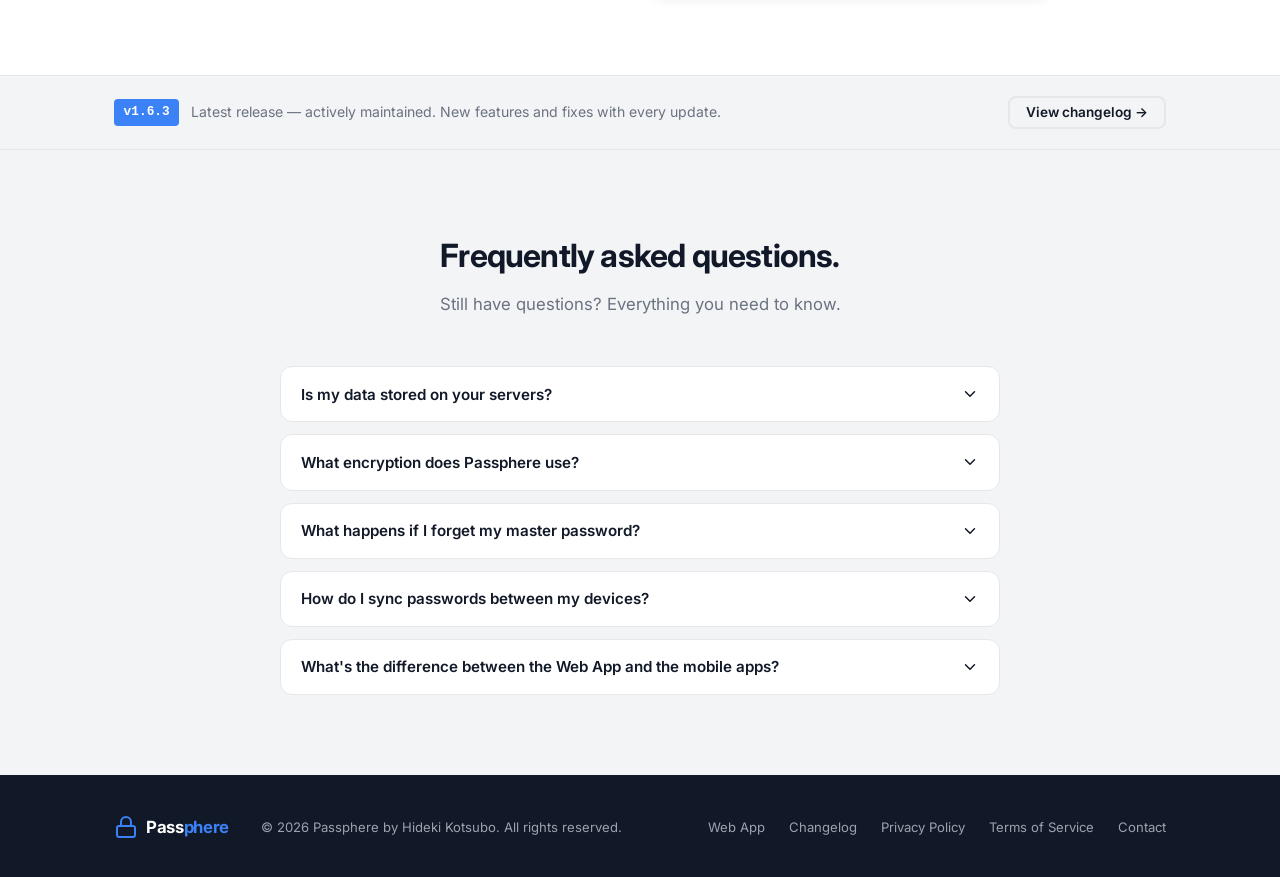
==== commit a6b2e817: "Merge branch 'replace-demo-screenshots'" ====
--- a/index.html
+++ b/index.html
@@ -355,7 +355,7 @@
 
           <div class="gallery-item">
             <div class="phone-frame">
-              <img src="screenshots/vault-list.png" alt="Vault list screen showing Finance, Personal and Work vaults" class="phone-screenshot" />
+              <img src="screenshots/vault-list.png" alt="Vault list screen showing Personal, Family, Finance and Work vaults" class="phone-screenshot" />
             </div>
             <p class="gallery-caption">All your vaults at a glance</p>
           </div>
